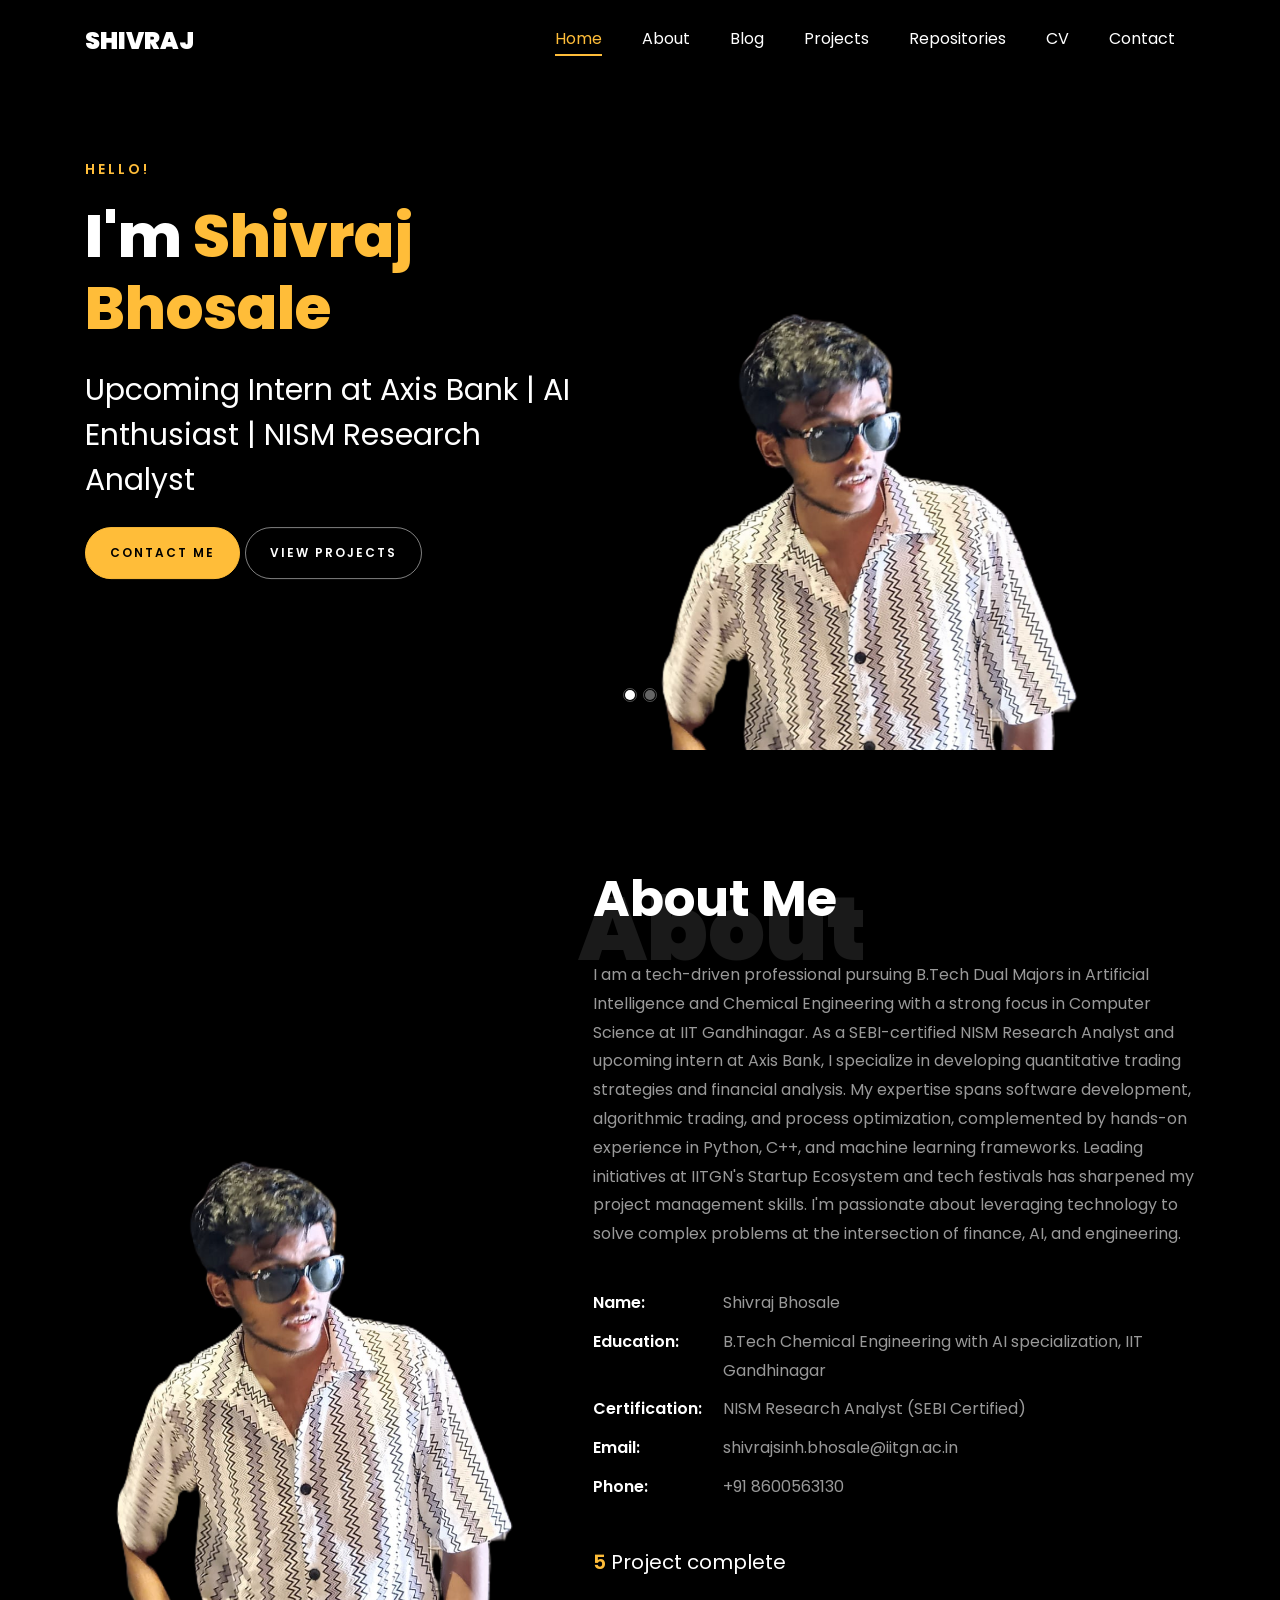
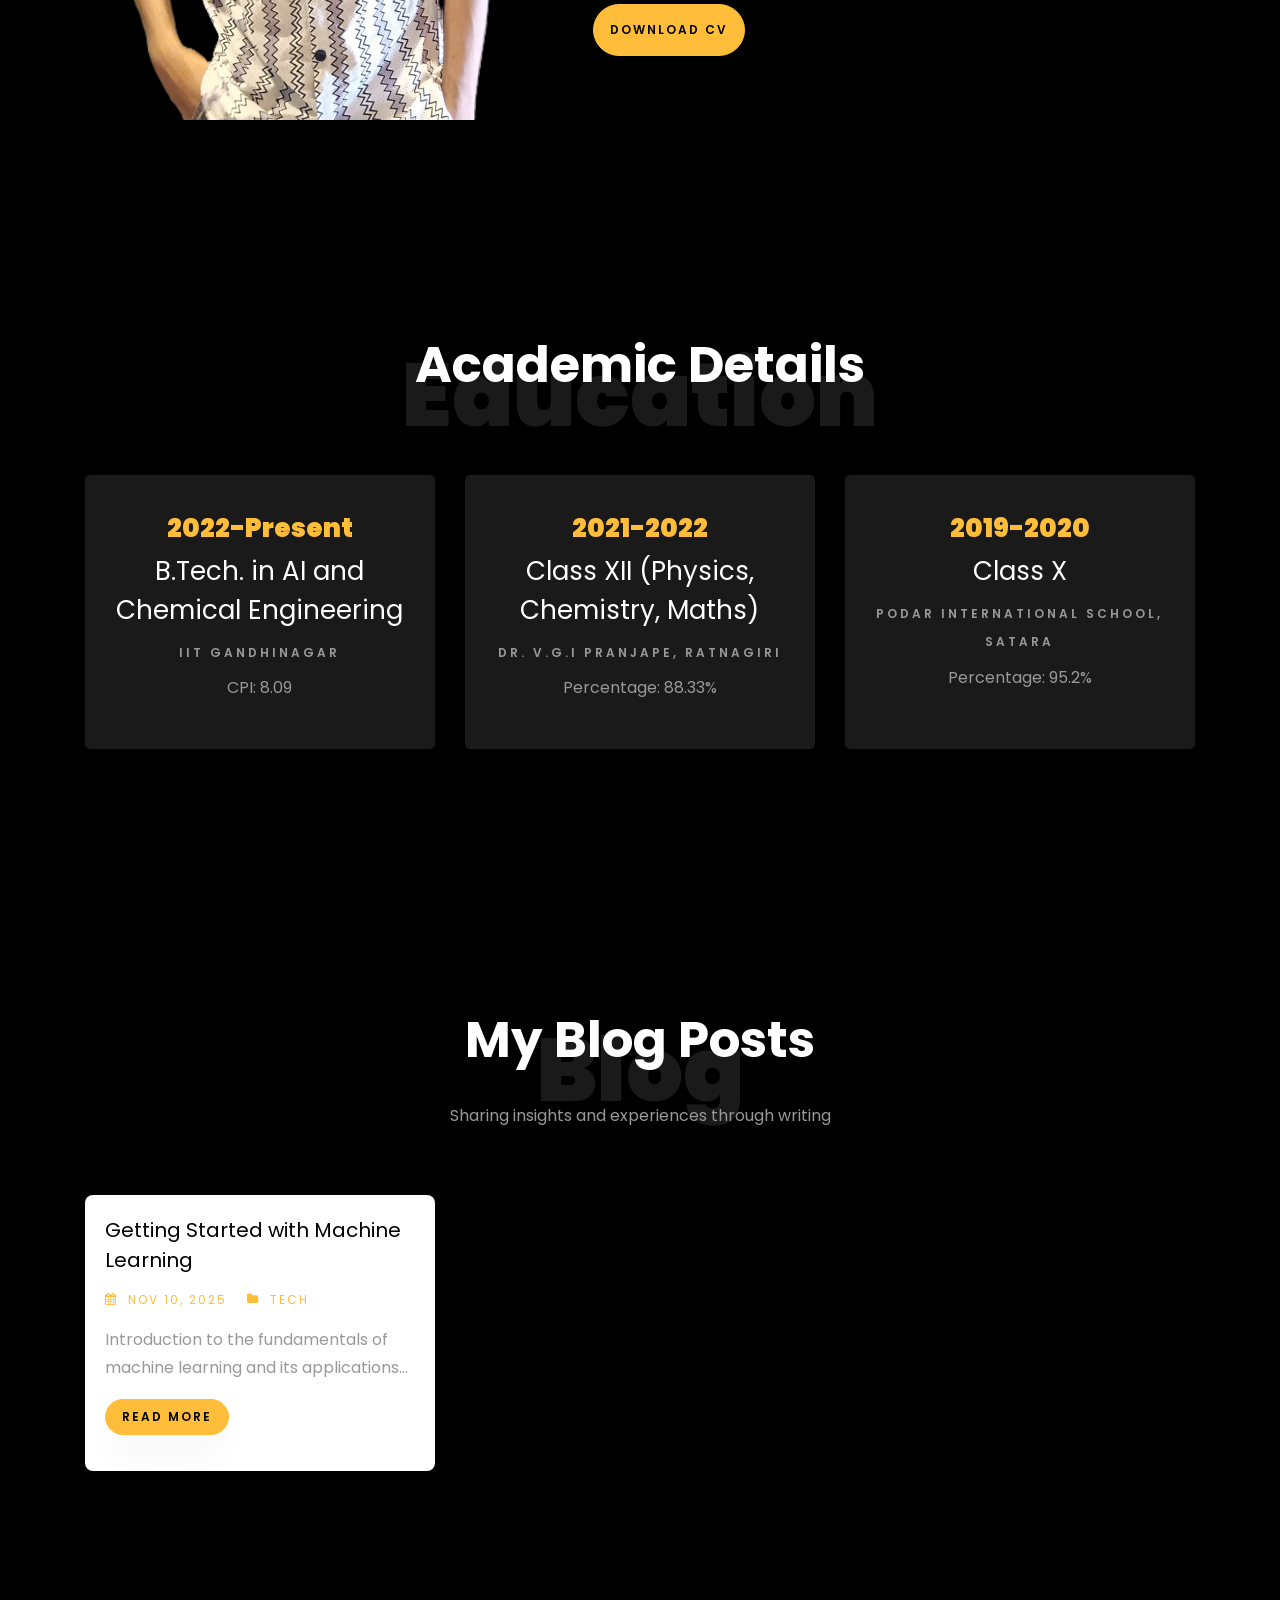
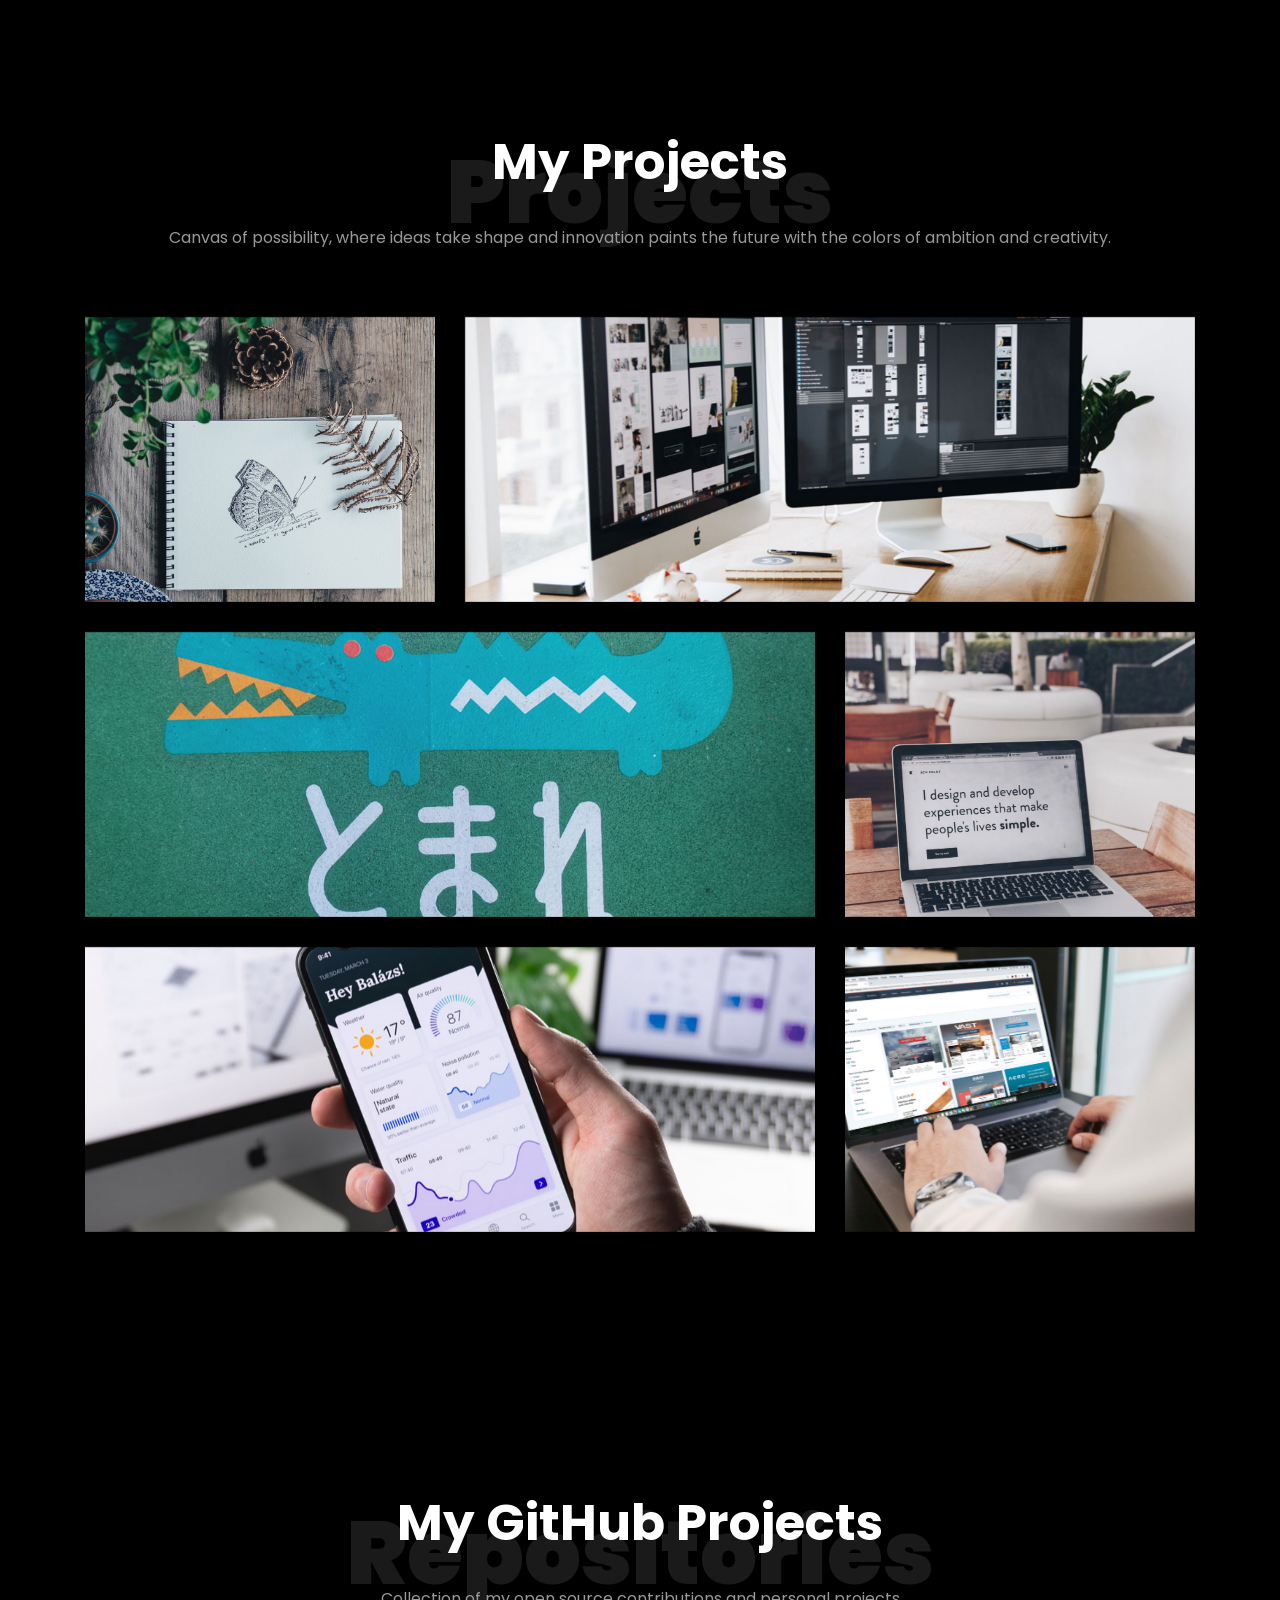
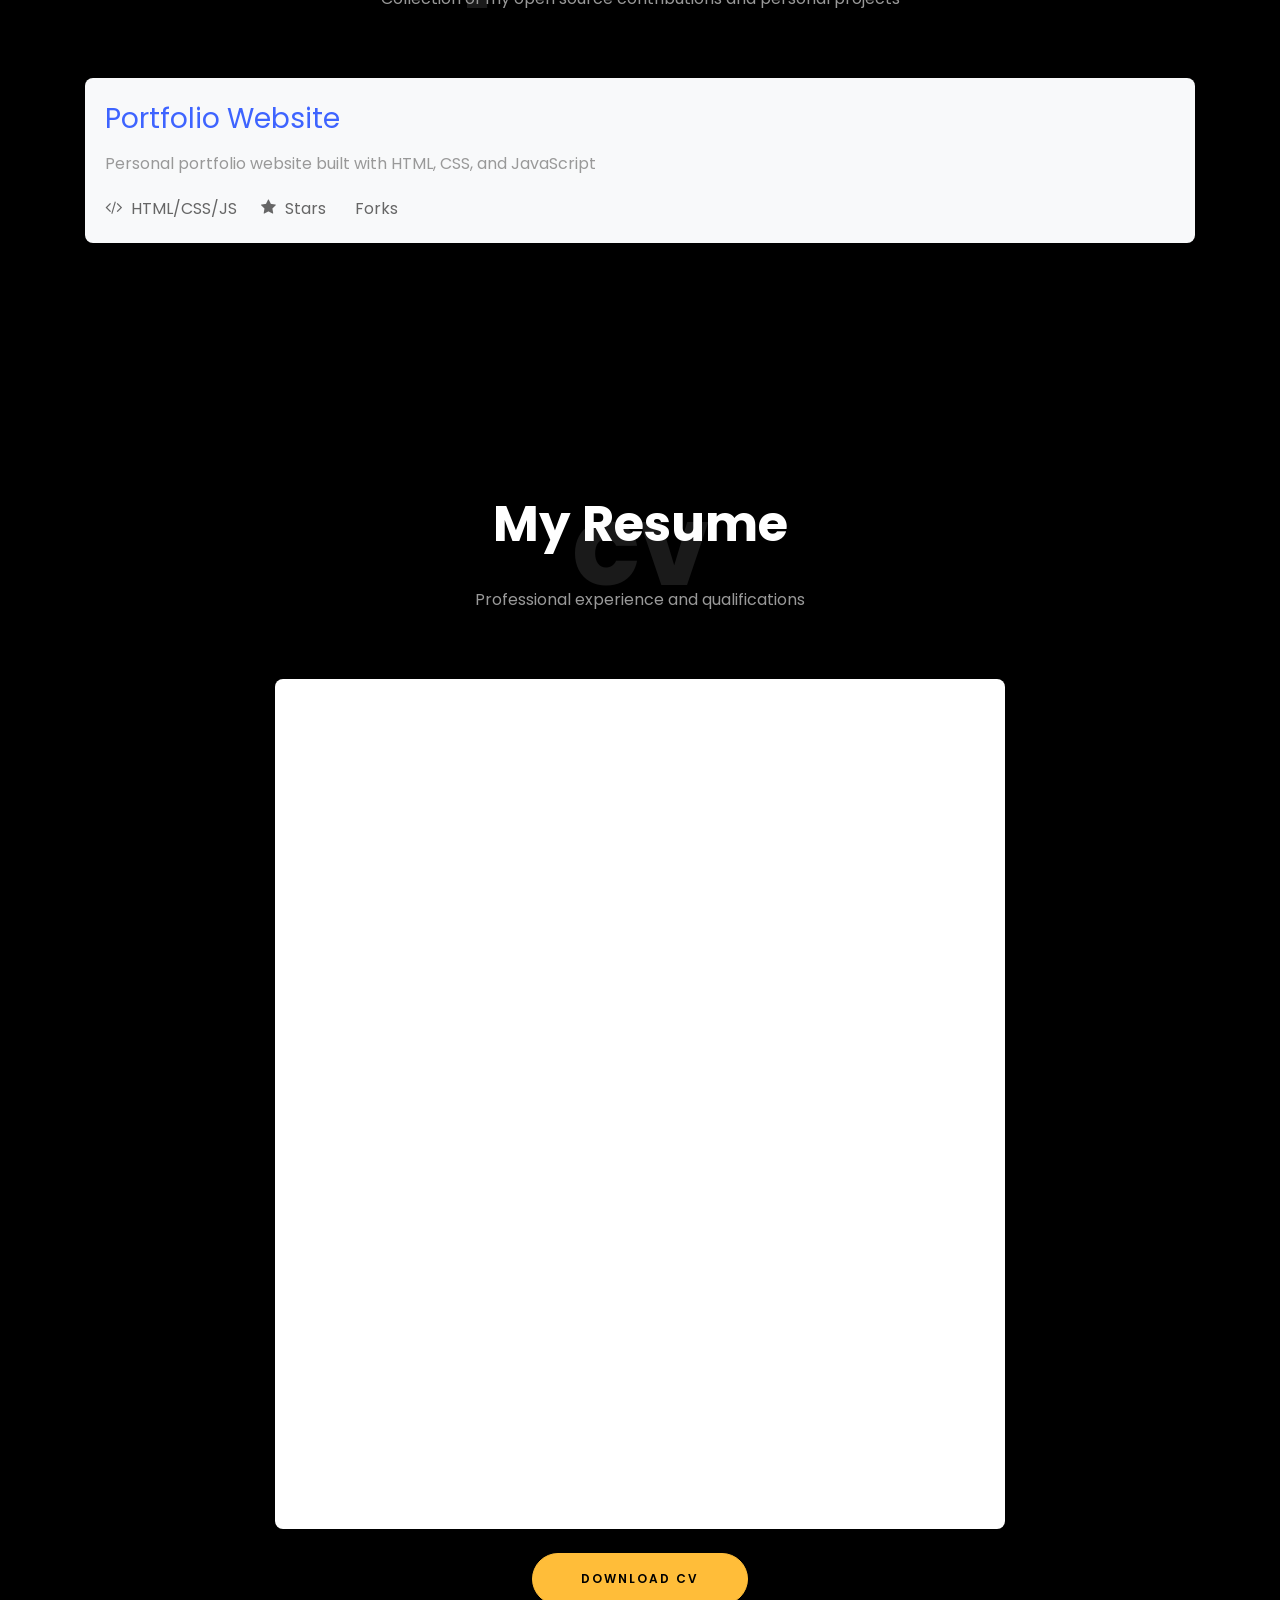
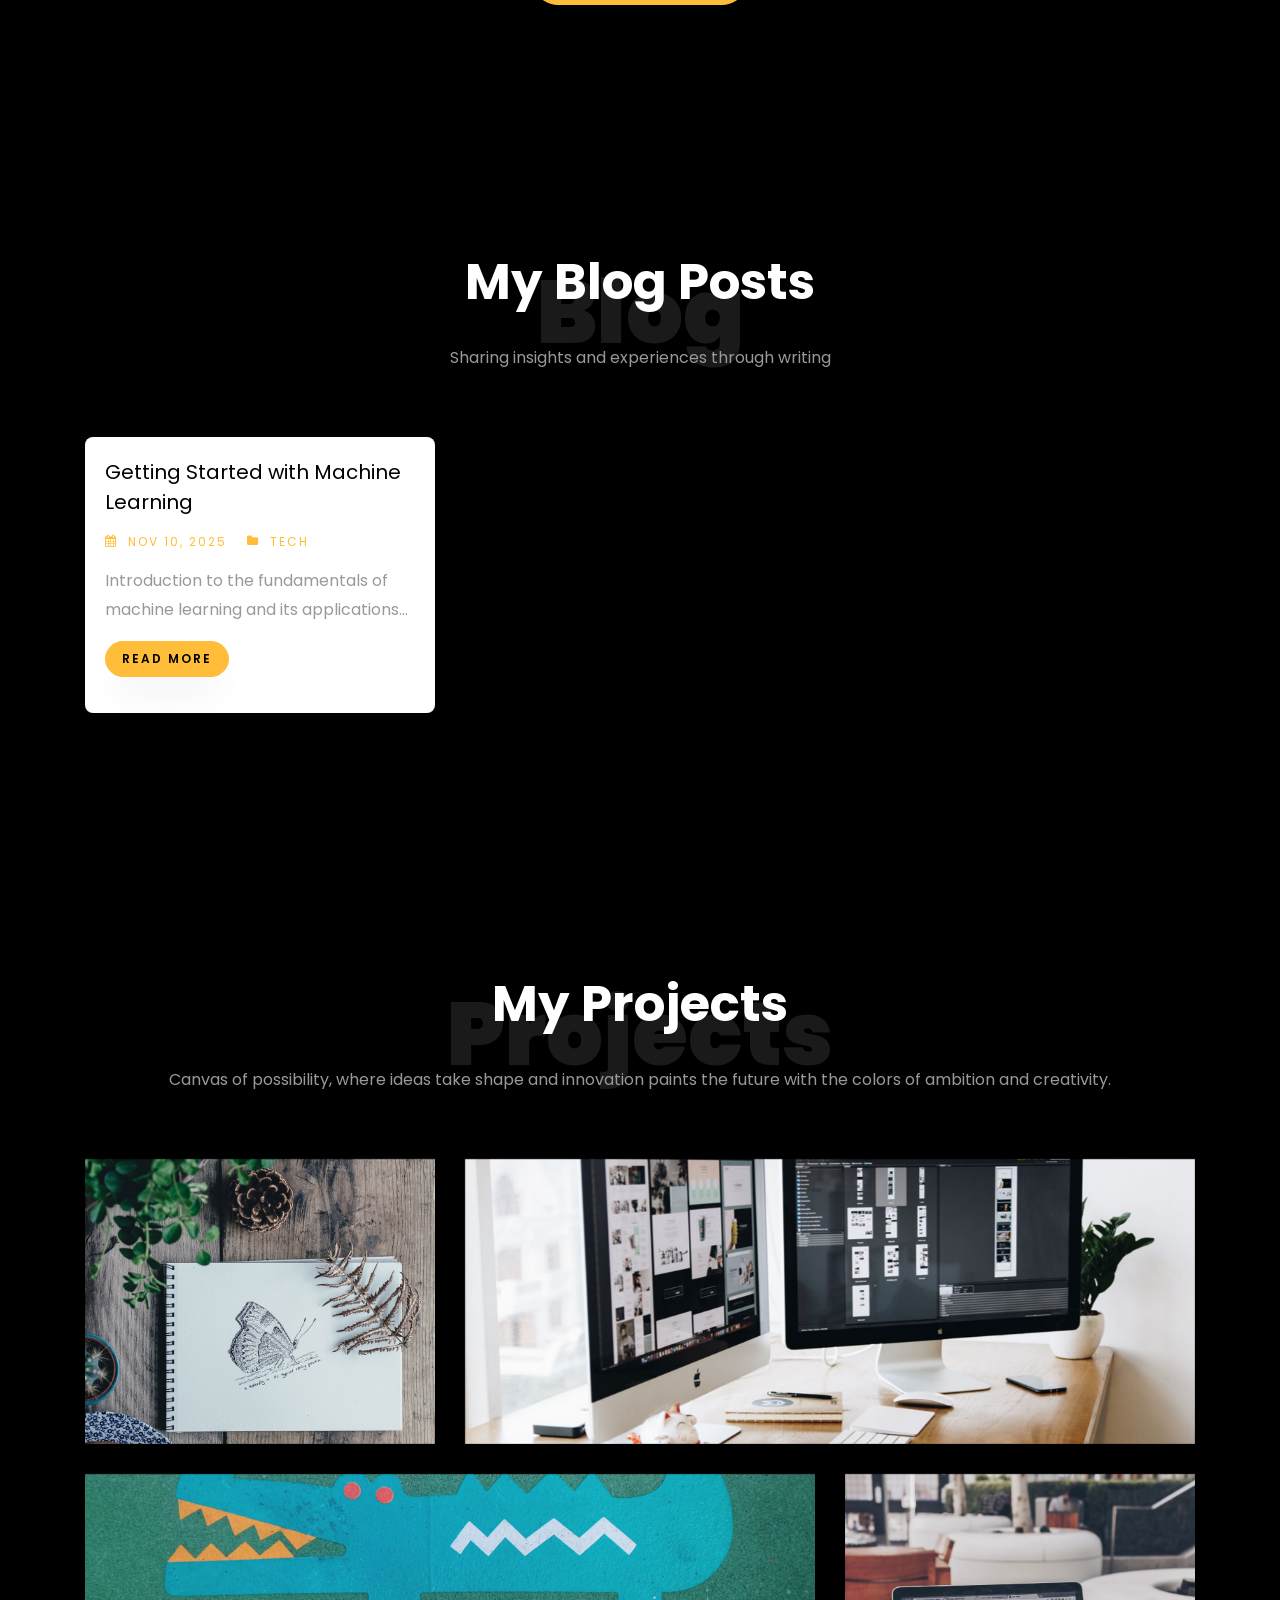
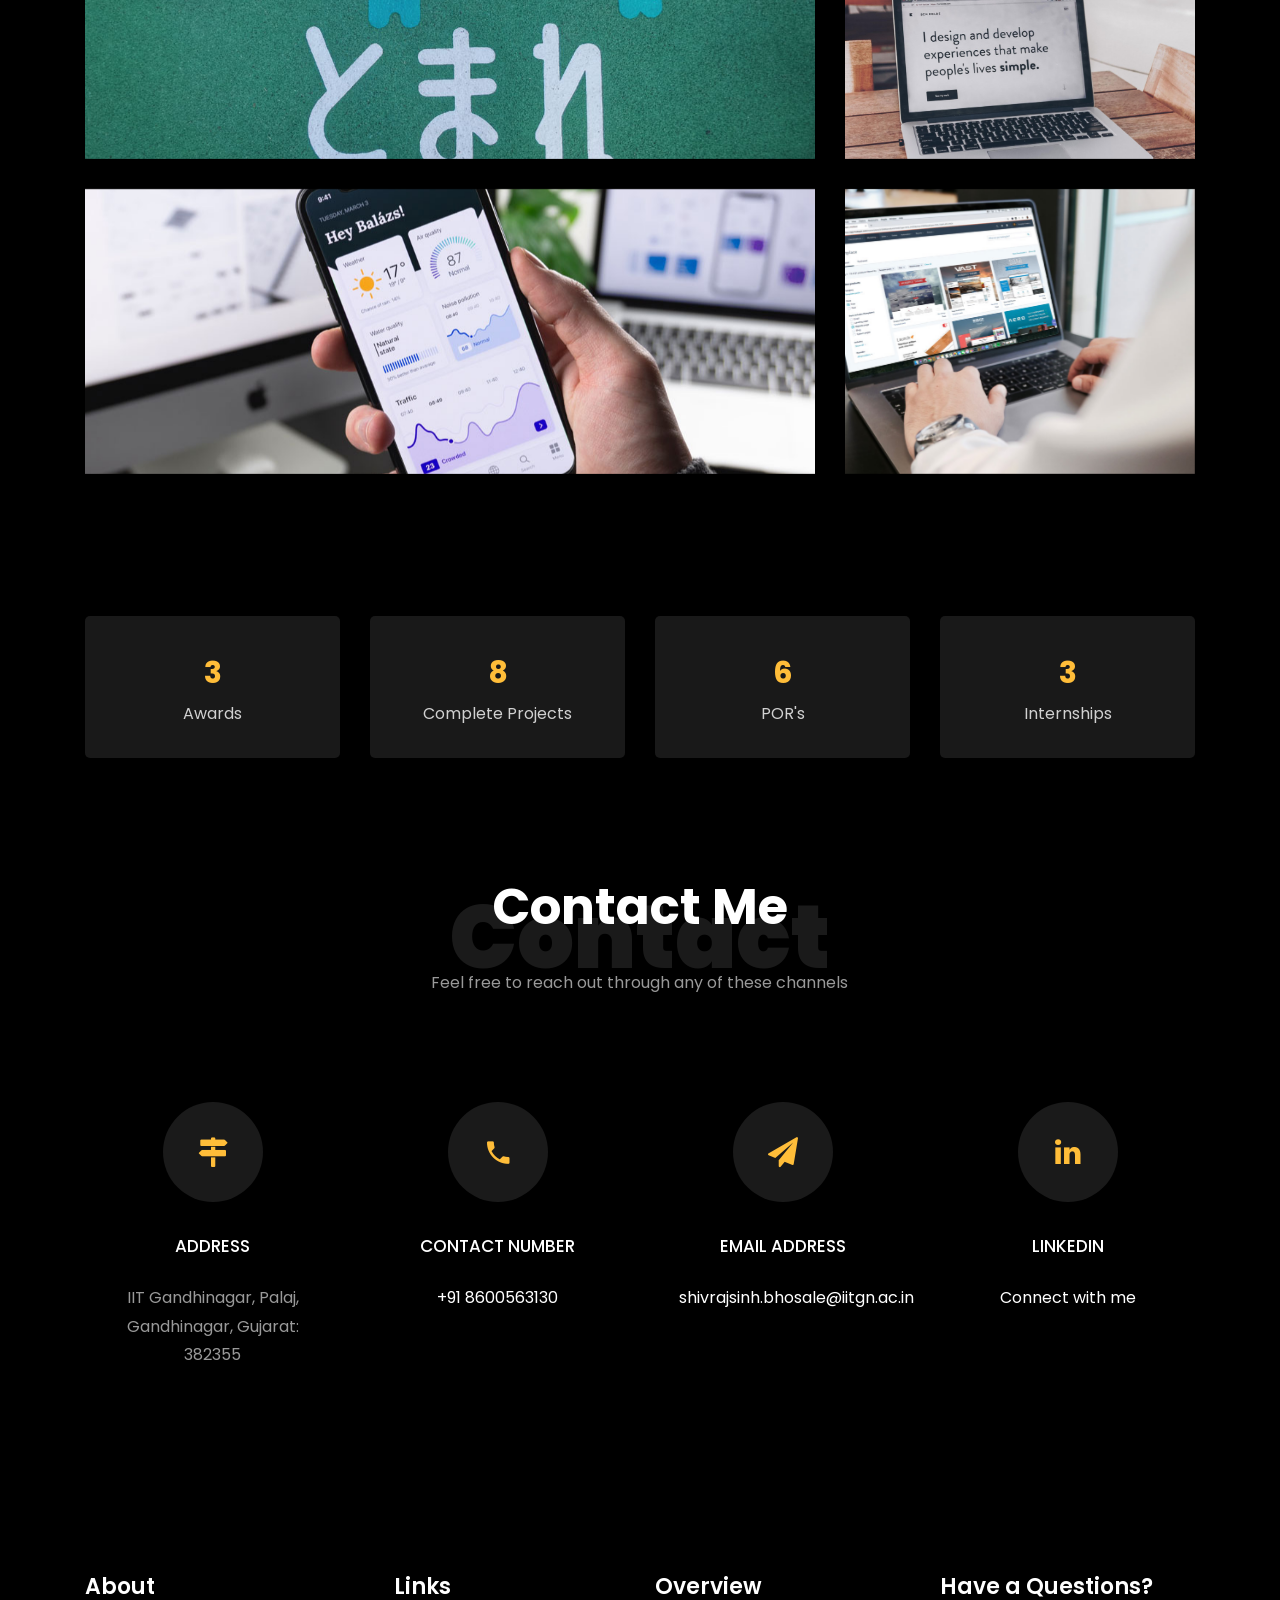
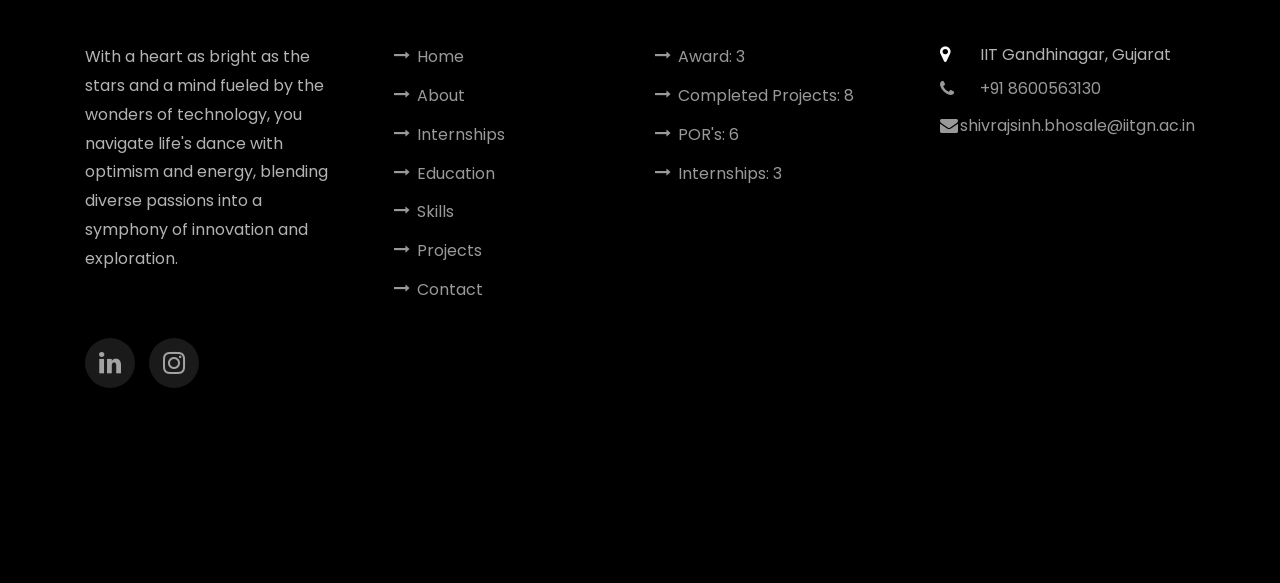
==== index.html @ 0bc9e609 "Initial commit - Portfolio website" ====
<!DOCTYPE html>
<html lang="en">
  <head>
    <title>Shivraj Personal Portfolio</title>
    <meta charset="utf-8">
    <meta name="viewport" content="width=device-width, initial-scale=1, shrink-to-fit=no">
    
    <link href="https://fonts.googleapis.com/css?family=Poppins:100,200,300,400,500,600,700,800,900" rel="stylesheet">

    <link rel="stylesheet" href="css/open-iconic-bootstrap.min.css">
    <link rel="stylesheet" href="css/animate.css">
    
    <link rel="stylesheet" href="css/owl.carousel.min.css">
    <link rel="stylesheet" href="css/owl.theme.default.min.css">
    <link rel="stylesheet" href="css/magnific-popup.css">

    <link rel="stylesheet" href="css/aos.css">

    <link rel="stylesheet" href="css/ionicons.min.css">
    
    <link rel="stylesheet" href="css/flaticon.css">
    <link rel="stylesheet" href="css/icomoon.css">
    <link rel="stylesheet" href="css/style.css">
    <link rel="stylesheet" href="css/custom.css">
		<link rel="stylesheet" href="https://cdnjs.cloudflare.com/ajax/libs/font-awesome/5.15.4/css/all.min.css">
  </head>
  <body data-spy="scroll" data-target=".site-navbar-target" data-offset="300">
	  
	  
    <nav class="navbar navbar-expand-lg navbar-dark ftco_navbar ftco-navbar-light site-navbar-target" id="ftco-navbar">
	    <div class="container">
	      <a class="navbar-brand" href="index.html">Shivraj</a>
	      <button class="navbar-toggler js-fh5co-nav-toggle fh5co-nav-toggle" type="button" data-toggle="collapse" data-target="#ftco-nav" aria-controls="ftco-nav" aria-expanded="false" aria-label="Toggle navigation">
	        <span class="oi oi-menu"></span> Menu
	      </button>

	      <div class="collapse navbar-collapse" id="ftco-nav">
	        <ul class="navbar-nav nav ml-auto">
	          <li class="nav-item"><a href="#home-section" class="nav-link"><span>Home</span></a></li>
	          <li class="nav-item"><a href="#about-section" class="nav-link"><span>About</span></a></li>
	          <li class="nav-item"><a href="#blog-section" class="nav-link"><span>Blog</span></a></li>
	          <li class="nav-item"><a href="#projects-section" class="nav-link"><span>Projects</span></a></li>
	          <li class="nav-item"><a href="#repositories-section" class="nav-link"><span>Repositories</span></a></li>
	          <li class="nav-item"><a href="#cv-section" class="nav-link"><span>CV</span></a></li>
	          <li class="nav-item"><a href="#contact-section" class="nav-link"><span>Contact</span></a></li>
	        </ul>
	      </div>
	    </div>
	  </nav>
	  <section id="home-section" class="hero">
		  <div class="home-slider  owl-carousel">
	      <div class="slider-item ">
	      	<div class="overlay"></div>
	        <div class="container">
	          <div class="row d-md-flex no-gutters slider-text align-items-end justify-content-end" data-scrollax-parent="true">
	          	<div class="one-third js-fullheight order-md-last img" style="background-image:url(images/1.png);">
	          		<div class="overlay"></div>
	          	</div>
		          <div class="one-forth d-flex  align-items-center ftco-animate" data-scrollax=" properties: { translateY: '70%' }">
		          	<div class="text">
		          		<span class="subheading">Hello!</span>
			            <h1 class="mb-4 mt-3">I'm <span>Shivraj Bhosale</span></h1>
			            <h2 class="mb-4">Upcoming Intern at Axis Bank | AI Enthusiast | NISM Research Analyst </h2>
			            <p><a href="#contact-section" class="btn btn-primary py-3 px-4">Contact Me</a> <a href="https://github.com/SSSB19" class="btn btn-white btn-outline-white py-3 px-4">View Projects</a></p>
		            </div>
		          </div>
	        	</div>
	        </div>
	      </div>

	      <div class="slider-item">
	      	<div class="overlay"></div>
	        <div class="container">
	          <div class="row d-flex no-gutters slider-text align-items-end justify-content-end" data-scrollax-parent="true">
	          	<div class="one-third js-fullheight order-md-last img" style="background-image:url(images/1.png);">
	          		<div class="overlay"></div>
	          	</div>
		          <div class="one-forth d-flex align-items-center ftco-animate" data-scrollax=" properties: { translateY: '70%' }">
		          	<div class="text">
		          		<span class="subheading">Hello!</span>
			            <h1 class="mb-4 mt-3">I'm a <span>final year Undergraduate</span> at IIT Gandhinagar</h1>
			            <p><a href="#repositories-section" class="btn btn-white btn-outline-white py-3 px-4">View My Projects</a></p>
		            </div>
		          </div>
	        	</div>
	        </div>
	      </div>
	    </div>
    </section>

    <section class="ftco-about img ftco-section ftco-no-pb" id="about-section">
    	<div class="container">
    		<div class="row d-flex">
    			<div class="col-md-6 col-lg-5 d-flex">
    				<div class="img-about img d-flex align-items-stretch">
    					<div class="overlay"></div>
	    				<div class="img d-flex align-self-stretch align-items-center" style="background-image:url(images/1.png);">
	    				</div>
    				</div>
    			</div>
    			<div class="col-md-6 col-lg-7 pl-lg-5 pb-5">
    				<div class="row justify-content-start pb-3">
		          <div class="col-md-12 heading-section ftco-animate">
		          	<h1 class="big">About</h1>
		            <h2 class="mb-4">About Me</h2>
		            <p>I am a tech-driven professional pursuing B.Tech Dual Majors in Artificial Intelligence and Chemical Engineering with a strong focus in Computer Science at IIT Gandhinagar. As a SEBI-certified NISM Research Analyst and upcoming intern at Axis Bank, I specialize in developing quantitative trading strategies and financial analysis. My expertise spans software development, algorithmic trading, and process optimization, complemented by hands-on experience in Python, C++, and machine learning frameworks. Leading initiatives at IITGN's Startup Ecosystem and tech festivals has sharpened my project management skills. I'm passionate about leveraging technology to solve complex problems at the intersection of finance, AI, and engineering.</p>
		            <ul class="about-info mt-4 px-md-0 px-2">
		            	<li class="d-flex"><span>Name:</span> <span>Shivraj Bhosale</span></li>
		            	<li class="d-flex"><span>Education:</span> <span>B.Tech Chemical Engineering with AI specialization, IIT Gandhinagar</span></li>
		            	<li class="d-flex"><span>Certification:</span> <span>NISM Research Analyst (SEBI Certified)</span></li>
		            	<li class="d-flex"><span>Email:</span> <span>shivrajsinh.bhosale@iitgn.ac.in</span></li>
		            	<li class="d-flex"><span>Phone: </span> <span>+91 8600563130</span></li>
		            </ul>
		          </div>
		        </div>
	          <div class="counter-wrap ftco-animate d-flex mt-md-3">
              <div class="text">
              	<p class="mb-4">
	                <span class="number" data-number="5">0</span>
	                <span>Project complete</span>
                </p>
                <p><a href="#" class="btn btn-primary py-3 px-3">Download CV</a></p>
              </div>
	          </div>
	        </div>
        </div>
    	</div>
    </section>

	<section class="ftco-section" id="education-section">
    	<div class="container">
    		<div class="row justify-content-center py-5 mt-5">
          <div class="col-md-12 heading-section text-center ftco-animate">
          	<h1 class="big big-2">Education</h1>
            <h2 class="mb-4">Academic Details</h2>
          </div>
        </div>
    		<div class="row">
					<div class="col-md-4 text-center d-flex ftco-animate">
						<div class="resume-wrap ftco-animate">
							<span class="date">2022-Present</span>
							<h2>B.Tech. in AI and Chemical Engineering</h2>
							<span class="position">IIT Gandhinagar</span>
							<p class="mt-2">CPI: 8.09</p>
						</div>
					</div>
					
					<div class="col-md-4 text-center d-flex ftco-animate">
						<div class="resume-wrap ftco-animate">
							<span class="date">2021-2022</span>
							<h2>Class XII (Physics, Chemistry, Maths)</h2>
							<span class="position">Dr. V.G.I Pranjape, Ratnagiri</span>
							<p class="mt-2">Percentage: 88.33%</p>
						</div>
					</div>
					<div class="col-md-4 text-center d-flex ftco-animate">
						<div class="resume-wrap ftco-animate">
							<span class="date">2019-2020</span>
							<h2>Class X</h2>
							<span class="position">Podar International School, Satara</span>
							<p class="mt-2">Percentage: 95.2%</p>
						</div>
					</div>
				</div>
    	</div>
    </section>

		<section class="ftco-section" id="blog-section">
			<div class="container">
				<div class="row justify-content-center pb-5">
					<div class="col-md-12 heading-section text-center ftco-animate">
						<h1 class="big big-2">Blog</h1>
						<h2 class="mb-4">My Blog Posts</h2>
						<p>Sharing insights and experiences through writing</p>
					</div>
				</div>
				<div class="row">
					<div class="col-md-4 ftco-animate">
						<div class="blog-entry">
							<div class="heading">
								<h3><a href="#">Getting Started with Machine Learning</a></h3>
								<div class="meta">
									<span><i class="icon-calendar"></i> Nov 10, 2025</span>
									<span><i class="icon-folder"></i> Tech</span>
								</div>
							</div>
							<p>Introduction to the fundamentals of machine learning and its applications...</p>
							<p><a href="#" class="btn btn-primary py-2 px-3">Read More</a></p>
						</div>
					</div>
					<!-- Add more blog entries here -->
				</div>
			</div>
		</section>

   

    <section class="ftco-section ftco-project" id="projects-section">
    	<div class="container">
    		<div class="row justify-content-center pb-5">
          <div class="col-md-12 heading-section text-center ftco-animate">
          	<h1 class="big big-2">Projects</h1>
            <h2 class="mb-4">My Projects</h2>
            <p>Canvas of possibility, where ideas take shape and innovation paints the future with the colors of ambition and creativity.</p>
          </div>
        </div>
    		<div class="row">
    			<div class="col-md-4">
    				<div class="project img ftco-animate d-flex justify-content-center align-items-center" style="background-image: url(images/project-4.jpg);">
    					<div class="overlay"></div>
	    				<div class="text text-center p-4">
							<h3><a href="#">My Personal Portfolio Website</a></h3>
	    					<span>Web Design</span>
	    				</div>
    				</div>
  				</div>
  				<div class="col-md-8">
    				<div class="project img ftco-animate d-flex justify-content-center align-items-center" style="background-image: url(images/project-5.jpg);">
    					<div class="overlay"></div>
	    				<div class="text text-center p-4">
	    					<h3><a href="#">My Personal Portfolio Website</a></h3>
	    					<span>Web Design</span>
	    				</div>
    				</div>
  				</div>

    			<div class="col-md-8">
    				<div class="project img ftco-animate d-flex justify-content-center align-items-center" style="background-image: url(images/project-1.jpg);">
    					<div class="overlay"></div>
	    				<div class="text text-center p-4">
							<h3><a href="#">My Personal Portfolio Website</a></h3>
	    					<span>Web Design</span>
	    				</div>
    				</div>

    				<div class="project img ftco-animate d-flex justify-content-center align-items-center" style="background-image: url(images/project-6.jpg);">
    					<div class="overlay"></div>
	    				<div class="text text-center p-4">
							<h3><a href="#">My Personal Portfolio Website</a></h3>
	    					<span>Web Design</span>
	    				</div>
    				</div>
    			</div>
    			<div class="col-md-4">
    				<div class="row">
    					<div class="col-md-12">
		    				<div class="project img ftco-animate d-flex justify-content-center align-items-center" style="background-image: url(images/project-2.jpg);">
		    					<div class="overlay"></div>
			    				<div class="text text-center p-4">
									<h3><a href="#">My Personal Portfolio Website</a></h3>
			    					<span>Web Design</span>
			    				</div>
		    				</div>
	    				</div>
	    				<div class="col-md-12">
		    				<div class="project img ftco-animate d-flex justify-content-center align-items-center" style="background-image: url(images/project-3.jpg);">
		    					<div class="overlay"></div>
			    				<div class="text text-center p-4">
									<h3><a href="#">My Personal Portfolio Website</a></h3>
			    					<span>Web Design</span>
			    				</div>
		    				</div>
	    				</div>
    				</div>
    			</div>
    		</div>
    	</div>
    </section>

    <section class="ftco-section" id="repositories-section">
			<div class="container">
				<div class="row justify-content-center pb-5">
          <div class="col-md-12 heading-section text-center ftco-animate">
          	<h1 class="big big-2">Repositories</h1>
            <h2 class="mb-4">My GitHub Projects</h2>
            <p>Collection of my open source contributions and personal projects</p>
          </div>
        </div>
				<div class="row">
					<div class="col-md-12">
						<div class="github-repos ftco-animate">
							<div class="repo-item">
								<h3><a href="https://github.com/SSSB19/Portfolio_Website_Shivrajsinh" target="_blank">Portfolio Website</a></h3>
								<p>Personal portfolio website built with HTML, CSS, and JavaScript</p>
								<div class="repo-meta">
									<span><i class="icon-code"></i> HTML/CSS/JS</span>
									<span><i class="icon-star"></i> Stars</span>
									<span><i class="icon-git-branch"></i> Forks</span>
								</div>
							</div>
							<!-- Add more repository items here -->
						</div>
					</div>
				</div>
			</div>
		</section>

		<section class="ftco-section" id="cv-section">
			<div class="container">
				<div class="row justify-content-center pb-5">
					<div class="col-md-12 heading-section text-center ftco-animate">
						<h1 class="big big-2">CV</h1>
						<h2 class="mb-4">My Resume</h2>
						<p>Professional experience and qualifications</p>
					</div>
				</div>
				<div class="row justify-content-center">
					<div class="col-md-8 text-center ftco-animate">
						<div class="cv-container">
							<iframe src="cv.pdf" width="100%" height="800px" style="border: none;"></iframe>
						</div>
						<p class="mt-4">
							<a href="cv.pdf" download class="btn btn-primary py-3 px-5">Download CV</a>
						</p>
					</div>
				</div>
			</div>
		</section>

		<section class="ftco-section" id="blog-section">
			<div class="container">
				<div class="row justify-content-center pb-5">
					<div class="col-md-12 heading-section text-center ftco-animate">
						<h1 class="big big-2">Blog</h1>
						<h2 class="mb-4">My Blog Posts</h2>
						<p>Sharing insights and experiences through writing</p>
					</div>
				</div>
				<div class="row">
					<div class="col-md-4 ftco-animate">
						<div class="blog-entry">
							<div class="heading">
								<h3><a href="#">Getting Started with Machine Learning</a></h3>
								<div class="meta">
									<span><i class="icon-calendar"></i> Nov 10, 2025</span>
									<span><i class="icon-folder"></i> Tech</span>
								</div>
							</div>
							<p>Introduction to the fundamentals of machine learning and its applications...</p>
							<p><a href="#" class="btn btn-primary py-2 px-3">Read More</a></p>
						</div>
					</div>
					<!-- Add more blog entries here -->
				</div>
			</div>
		</section>
 

    <section class="ftco-section ftco-project" id="projects-section">
    	<div class="container">
    		<div class="row justify-content-center pb-5">
          <div class="col-md-12 heading-section text-center ftco-animate">
          	<h1 class="big big-2">Projects</h1>
            <h2 class="mb-4">My Projects</h2>
            <p>Canvas of possibility, where ideas take shape and innovation paints the future with the colors of ambition and creativity.</p>
          </div>
        </div>
    		<div class="row">
    			<div class="col-md-4">
    				<div class="project img ftco-animate d-flex justify-content-center align-items-center" style="background-image: url(images/project-4.jpg);">
    					<div class="overlay"></div>
	    				<div class="text text-center p-4">
							<h3><a href="#">My Personal Portfolio Website</a></h3>
	    					<span>Web Design</span>
	    				</div>
    				</div>
  				</div>
  				<div class="col-md-8">
    				<div class="project img ftco-animate d-flex justify-content-center align-items-center" style="background-image: url(images/project-5.jpg);">
    					<div class="overlay"></div>
	    				<div class="text text-center p-4">
	    					<h3><a href="#">My Personal Portfolio Website</a></h3>
	    					<span>Web Design</span>
	    				</div>
    				</div>
  				</div>

    			<div class="col-md-8">
    				<div class="project img ftco-animate d-flex justify-content-center align-items-center" style="background-image: url(images/project-1.jpg);">
    					<div class="overlay"></div>
	    				<div class="text text-center p-4">
							<h3><a href="#">My Personal Portfolio Website</a></h3>
	    					<span>Web Design</span>
	    				</div>
    				</div>

    				<div class="project img ftco-animate d-flex justify-content-center align-items-center" style="background-image: url(images/project-6.jpg);">
    					<div class="overlay"></div>
	    				<div class="text text-center p-4">
							<h3><a href="#">My Personal Portfolio Website</a></h3>
	    					<span>Web Design</span>
	    				</div>
    				</div>
    			</div>
    			<div class="col-md-4">
    				<div class="row">
    					<div class="col-md-12">
		    				<div class="project img ftco-animate d-flex justify-content-center align-items-center" style="background-image: url(images/project-2.jpg);">
		    					<div class="overlay"></div>
			    				<div class="text text-center p-4">
									<h3><a href="#">My Personal Portfolio Website</a></h3>
			    					<span>Web Design</span>
			    				</div>
		    				</div>
	    				</div>
	    				<div class="col-md-12">
		    				<div class="project img ftco-animate d-flex justify-content-center align-items-center" style="background-image: url(images/project-3.jpg);">
		    					<div class="overlay"></div>
			    				<div class="text text-center p-4">
									<h3><a href="#">My Personal Portfolio Website</a></h3>
			    					<span>Web Design</span>
			    				</div>
		    				</div>
	    				</div>
    				</div>
    			</div>
    		</div>
    	</div>
    </section>

    <section class="ftco-section ftco-no-pt ftco-no-pb ftco-counter img" id="section-counter">
    	<div class="container">
				<div class="row d-md-flex align-items-center">
          <div class="col-md d-flex justify-content-center counter-wrap ftco-animate">
            <div class="block-18">
              <div class="text">
                <strong class="number" data-number="3">0</strong>
                <span>Awards</span>
              </div>
            </div>
          </div>
          <div class="col-md d-flex justify-content-center counter-wrap ftco-animate">
            <div class="block-18">
              <div class="text">
                <strong class="number" data-number="8">0</strong>
                <span>Complete Projects</span>
              </div>
            </div>
          </div>
          <div class="col-md d-flex justify-content-center counter-wrap ftco-animate">
            <div class="block-18">
              <div class="text">
                <strong class="number" data-number="6">0</strong>
                <span>POR's</span>
              </div>
            </div>
          </div>
          <div class="col-md d-flex justify-content-center counter-wrap ftco-animate">
            <div class="block-18">
              <div class="text">
                <strong class="number" data-number="3">0</strong>
                <span>Internships</span>
              </div>
            </div>
          </div>
        </div>
      </div>
    </section>



    <section class="ftco-section contact-section ftco-no-pb" id="contact-section">
      <div class="container">
      	<div class="row justify-content-center mb-5 pb-3">
          <div class="col-md-7 heading-section text-center ftco-animate">
            <h1 class="big big-2">Contact</h1>
            <h2 class="mb-4">Contact Me</h2>
            <p>Feel free to reach out through any of these channels</p>
          </div>
        </div>

        <div class="row d-flex contact-info mb-5">
          <div class="col-md-6 col-lg-3 d-flex ftco-animate">
          	<div class="align-self-stretch box p-4 text-center">
          		<div class="icon d-flex align-items-center justify-content-center">
          			<span class="icon-map-signs"></span>
          		</div>
          		<h3 class="mb-4">Address</h3>
	            <p>IIT Gandhinagar, Palaj, Gandhinagar, Gujarat: 382355</p>
	          </div>
          </div>
          <div class="col-md-6 col-lg-3 d-flex ftco-animate">
          	<div class="align-self-stretch box p-4 text-center">
          		<div class="icon d-flex align-items-center justify-content-center">
          			<span class="icon-phone2"></span>
          		</div>
          		<h3 class="mb-4">Contact Number</h3>
	            <p><a href="tel://+918600563130">+91 8600563130</a></p>
	          </div>
          </div>
          <div class="col-md-6 col-lg-3 d-flex ftco-animate">
          	<div class="align-self-stretch box p-4 text-center">
          		<div class="icon d-flex align-items-center justify-content-center">
          			<span class="icon-paper-plane"></span>
          		</div>
          		<h3 class="mb-4">Email Address</h3>
	            <p><a href="mailto:shivrajsinh.bhosale@iitgn.ac.in">shivrajsinh.bhosale@iitgn.ac.in</a></p>
	          </div>
          </div>
          <div class="col-md-6 col-lg-3 d-flex ftco-animate">
          	<div class="align-self-stretch box p-4 text-center">
          		<div class="icon d-flex align-items-center justify-content-center">
          			<span class="icon-linkedin"></span>
          		</div>
          		<h3 class="mb-4">LinkedIn</h3>
	            <p><a href="https://www.linkedin.com/in/shivrajsinh-bhosale-a50174256/" target="_blank">Connect with me</a></p>
	          </div>
          </div>
        </div>
      </div>
    </section>
		

    <footer class="ftco-footer ftco-section">
      <div class="container">
        <div class="row mb-5">
          <div class="col-md">
            <div class="ftco-footer-widget mb-4">
              <h2 class="ftco-heading-2">About</h2>
              <p>With a heart as bright as the stars and a mind fueled by the wonders of technology, you navigate life's dance with optimism and energy, blending diverse passions into a symphony of innovation and exploration.</p>
              <ul class="ftco-footer-social list-unstyled float-md-left float-lft mt-5">
                <li class="ftco-animate"><a href="https://www.linkedin.com/in/shivrajsinh-bhosale-a50174256/"><span class="icon-linkedin"></span></a></li>
                <li class="ftco-animate"><a href="https://www.instagram.com/shivrajsinh_b?utm_source=qr"><span class="icon-instagram"></span></a></li>
              </ul>
            </div>
          </div>
          <div class="col-md">
            <div class="ftco-footer-widget mb-4 ml-md-4">
              <h2 class="ftco-heading-2">Links</h2>
              <ul class="list-unstyled">
                <li><a href="#home-section"><span class="icon-long-arrow-right mr-2"></span>Home</a></li>
                <li><a href="#about-section"><span class="icon-long-arrow-right mr-2"></span>About</a></li>
				<li><a href="#resume-section"><span class="icon-long-arrow-right mr-2"></span>Internships</a></li>
                <li><a href="#services-section"><span class="icon-long-arrow-right mr-2"></span>Education</a></li>
				<li><a href="#skills-section"><span class="icon-long-arrow-right mr-2"></span>Skills</a></li>
                <li><a href="#projects-section"><span class="icon-long-arrow-right mr-2"></span>Projects</a></li>
				<li><a href="#contact-section"><span class="icon-long-arrow-right mr-2"></span>Contact</a></li>
              </ul>
            </div>
          </div>
          <div class="col-md">
             <div class="ftco-footer-widget mb-4">
              <h2 class="ftco-heading-2">Overview</h2>
              <ul class="list-unstyled">
                <li><a href="#"><span class="icon-long-arrow-right mr-2"></span>Award: 3</a></li>
                <li><a href="#"><span class="icon-long-arrow-right mr-2"></span>Completed Projects: 8</a></li>
                <li><a href="#"><span class="icon-long-arrow-right mr-2"></span>POR's: 6</a></li>
                <li><a href="#"><span class="icon-long-arrow-right mr-2"></span>Internships: 3</a></li>
              </ul>
            </div>
          </div>
          <div class="col-md">
            <div class="ftco-footer-widget mb-4">
            	<h2 class="ftco-heading-2">Have a Questions?</h2>
            	<div class="block-23 mb-3">
	              <ul>
	                <li><span class="icon icon-map-marker"></span><span class="text">IIT Gandhinagar, Gujarat</span></li>
	                <li><a href="#"><span class="icon icon-phone"></span><span class="text">+91 8600563130</span></a></li>
	                <li><a href="#"><span class="icon icon-envelope"></span><span class="text"> shivrajsinh.bhosale@iitgn.ac.in</span></a></li>
	              </ul>
	            </div>
            </div>
          </div>
        </div>
        <div class="row">
          <div class="col-md-12 text-center">
          </div>
        </div>
      </div>
    </footer>
    
  <div id="ftco-loader" class="show fullscreen"><svg class="circular" width="48px" height="48px"><circle class="path-bg" cx="24" cy="24" r="22" fill="none" stroke-width="4" stroke="#eeeeee"/><circle class="path" cx="24" cy="24" r="22" fill="none" stroke-width="4" stroke-miterlimit="10" stroke="#F96D00"/></svg></div>


  <script src="js/jquery.min.js"></script>
  <script src="js/jquery-migrate-3.0.1.min.js"></script>
  <script src="js/popper.min.js"></script>
  <script src="js/bootstrap.min.js"></script>
  <script src="js/jquery.easing.1.3.js"></script>
  <script src="js/jquery.waypoints.min.js"></script>
  <script src="js/jquery.stellar.min.js"></script>
  <script src="js/owl.carousel.min.js"></script>
  <script src="js/jquery.magnific-popup.min.js"></script>
  <script src="js/aos.js"></script>
  <script src="js/jquery.animateNumber.min.js"></script>
  <script src="js/scrollax.min.js"></script>
  
  <script src="js/main.js"></script>
    
  </body>
</html>
---- css/custom.css ----
/* Repository Section Styles */
.github-repos .repo-item {
    background: #f8f9fa;
    border-radius: 8px;
    padding: 20px;
    margin-bottom: 20px;
    transition: all 0.3s ease;
}

.github-repos .repo-item:hover {
    transform: translateY(-5px);
    box-shadow: 0 5px 15px rgba(0,0,0,0.1);
}

.github-repos .repo-item h3 {
    margin-bottom: 10px;
}

.github-repos .repo-item h3 a {
    color: #3e64ff;
    text-decoration: none;
}

.github-repos .repo-meta {
    margin-top: 15px;
    color: #666;
}

.github-repos .repo-meta span {
    margin-right: 20px;
}

.github-repos .repo-meta i {
    margin-right: 5px;
}

/* Blog Section Styles */
.blog-entry {
    background: #fff;
    border-radius: 8px;
    padding: 20px;
    margin-bottom: 30px;
    box-shadow: 0 2px 10px rgba(0,0,0,0.05);
}

.blog-entry .heading h3 {
    font-size: 20px;
    margin-bottom: 10px;
}

.blog-entry .heading h3 a {
    color: #000;
    text-decoration: none;
}

.blog-entry .meta {
    color: #666;
    margin-bottom: 15px;
}

.blog-entry .meta span {
    margin-right: 15px;
}

.blog-entry .meta i {
    margin-right: 5px;
}

/* CV Section Styles */
.cv-container {
    background: #fff;
    border-radius: 8px;
    padding: 20px;
    box-shadow: 0 2px 10px rgba(0,0,0,0.05);
}
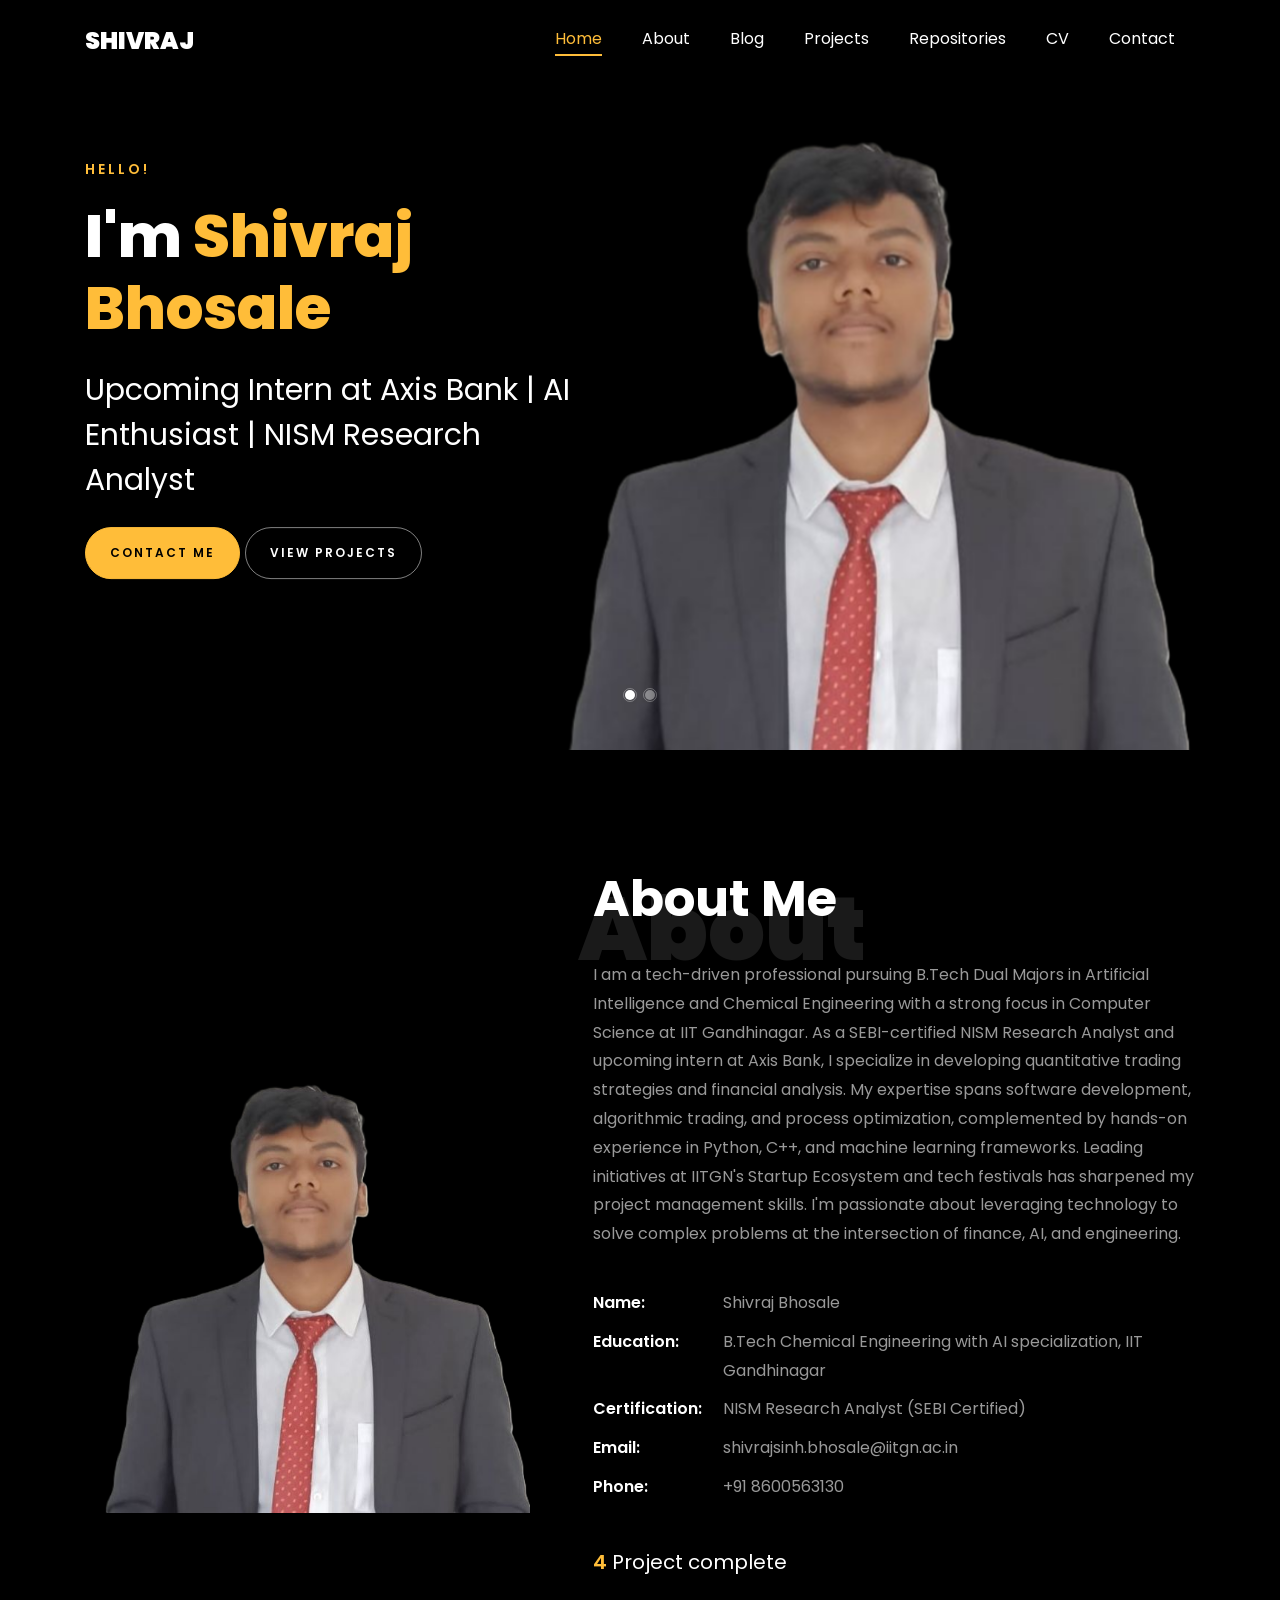
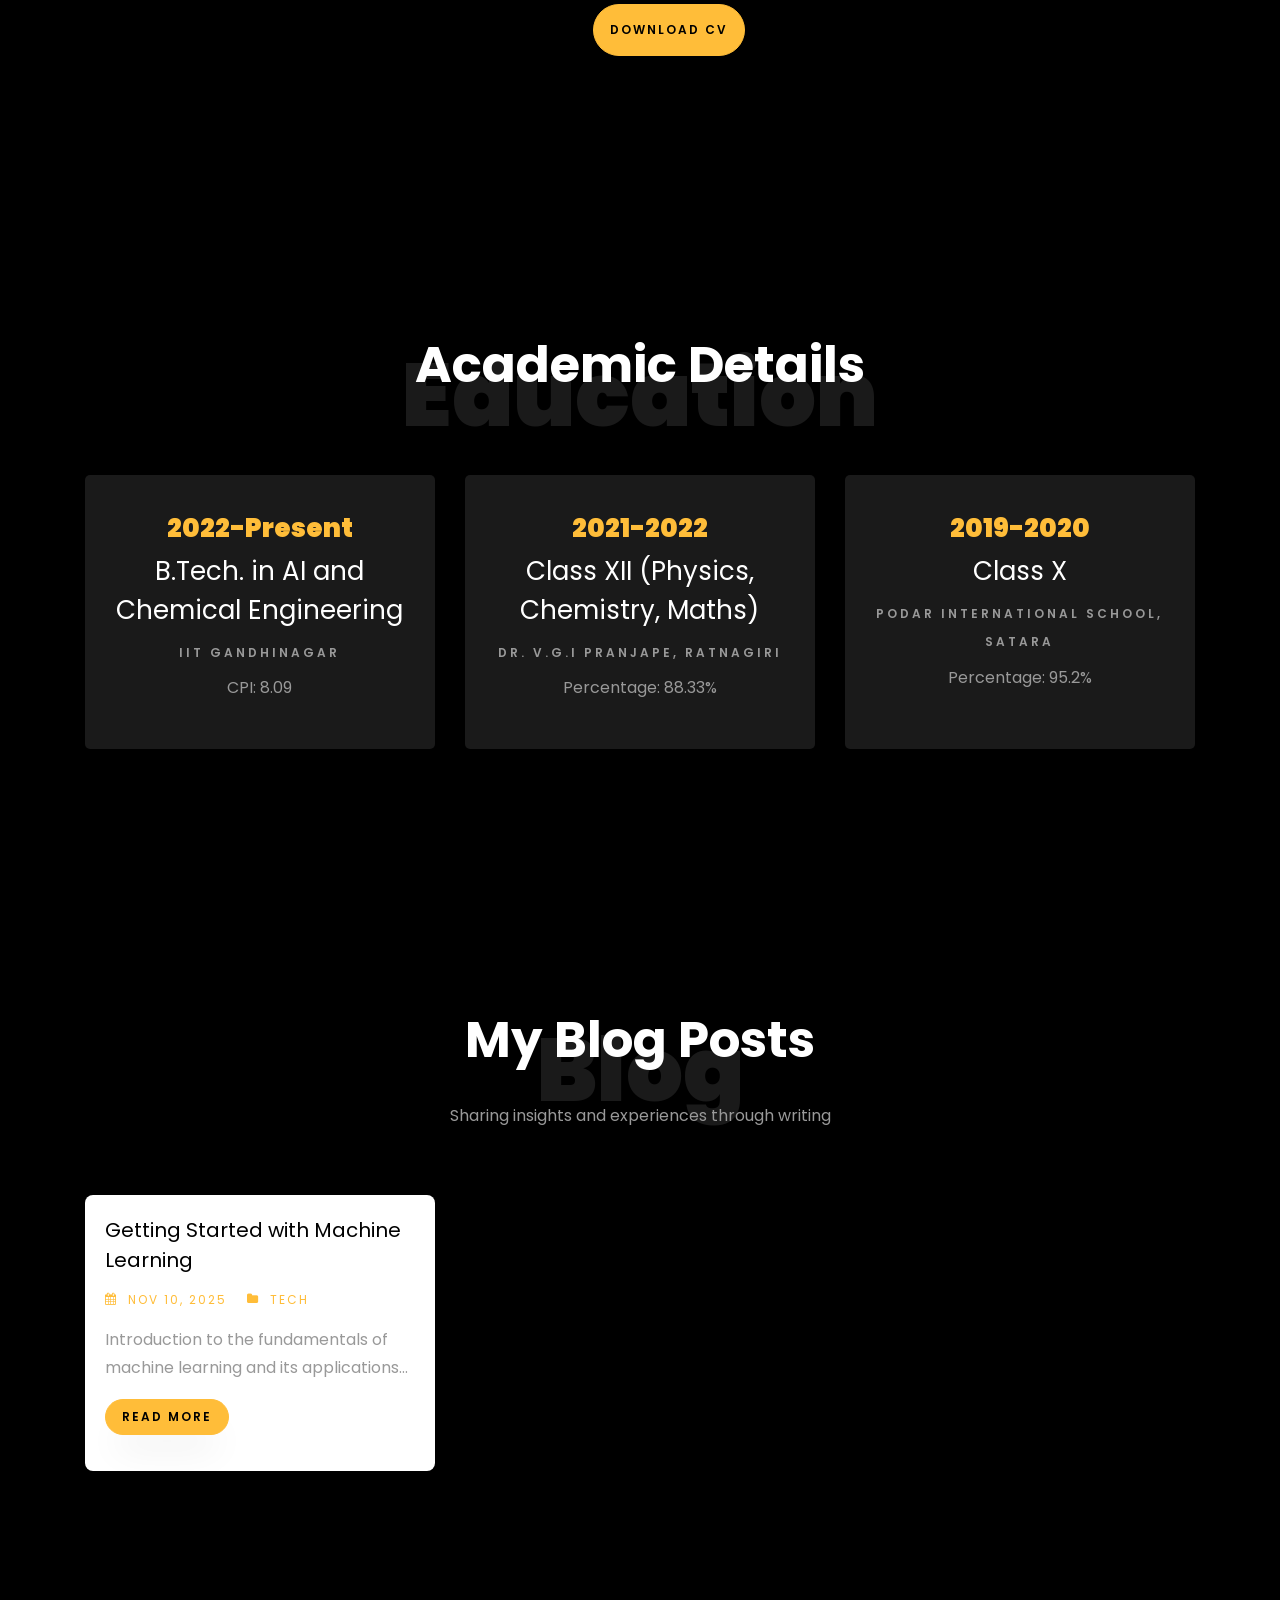
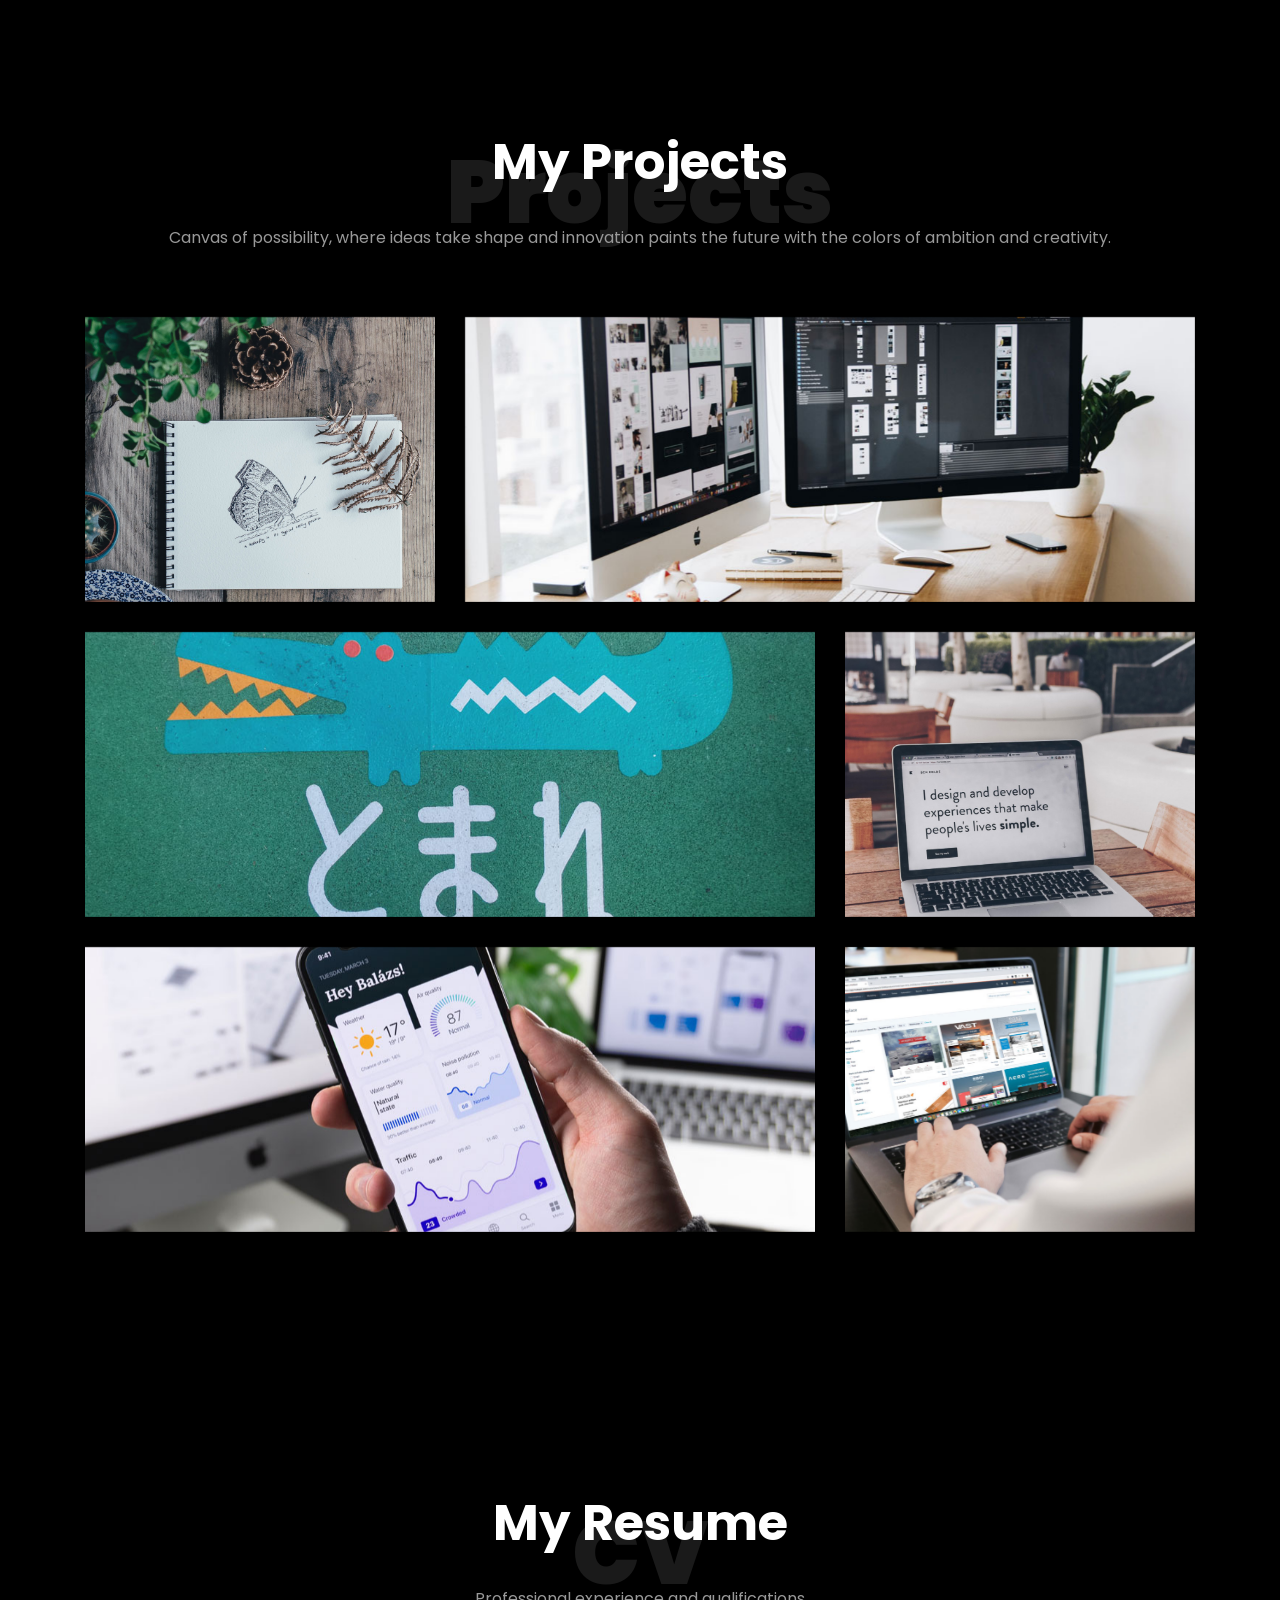
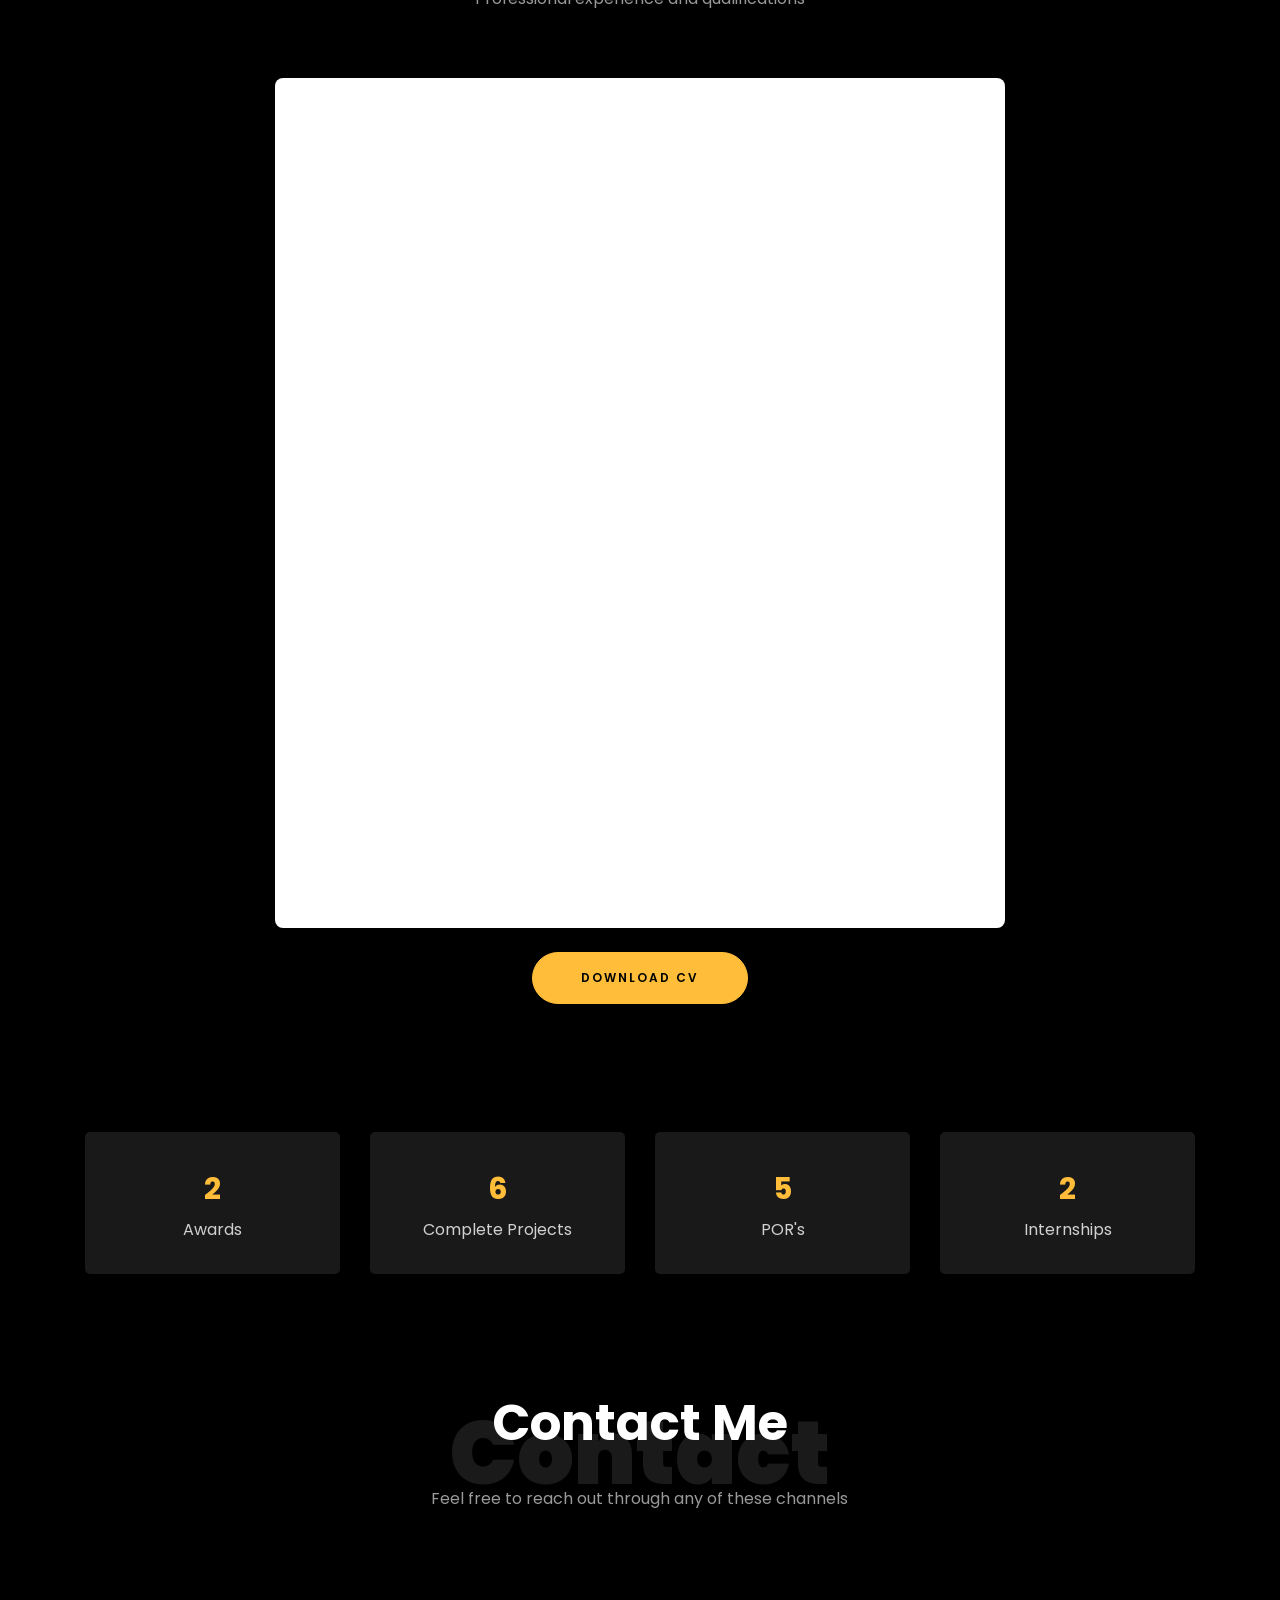
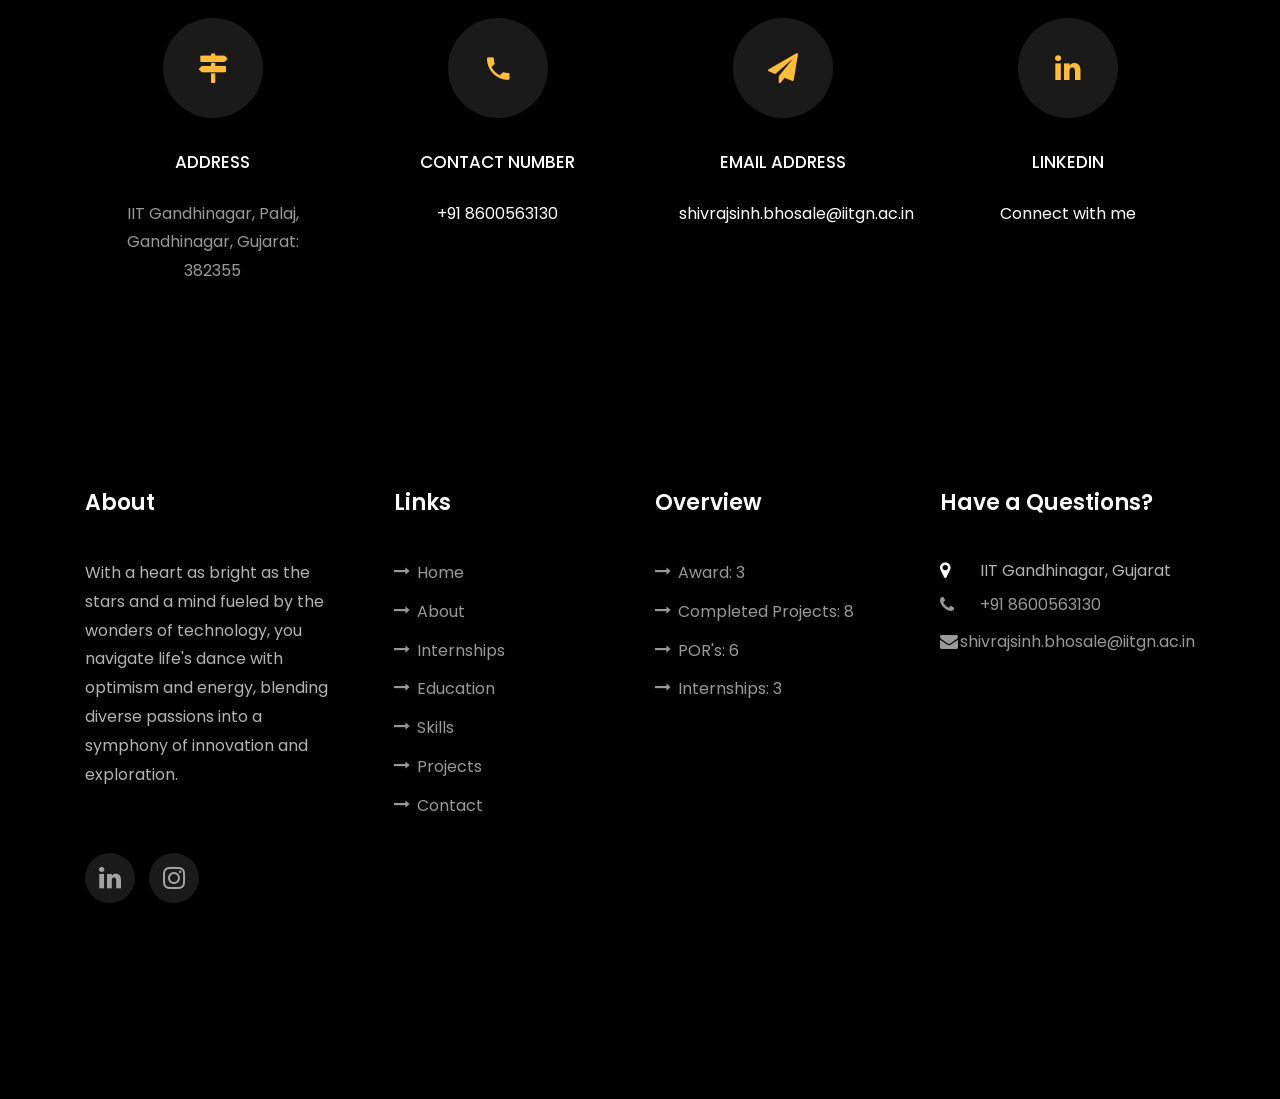
==== commit dd7b5d95: "Remove My Impressive Projects section - keep only My Projects section" ====
--- a/index.html
+++ b/index.html
@@ -53,7 +53,7 @@
 	      	<div class="overlay"></div>
 	        <div class="container">
 	          <div class="row d-md-flex no-gutters slider-text align-items-end justify-content-end" data-scrollax-parent="true">
-	          	<div class="one-third js-fullheight order-md-last img" style="background-image:url(images/1.png);">
+	          	<div class="one-third js-fullheight order-md-last img" style="background-image:url(images/photo_shiv.png); background-size: contain; background-repeat: no-repeat; background-position: center;">
 	          		<div class="overlay"></div>
 	          	</div>
 		          <div class="one-forth d-flex  align-items-center ftco-animate" data-scrollax=" properties: { translateY: '70%' }">
@@ -94,7 +94,7 @@
     			<div class="col-md-6 col-lg-5 d-flex">
     				<div class="img-about img d-flex align-items-stretch">
     					<div class="overlay"></div>
-	    				<div class="img d-flex align-self-stretch align-items-center" style="background-image:url(images/1.png);">
+	    				<div class="img d-flex align-self-stretch align-items-center" style="background-image:url(images/photo_shiv.png); background-size: contain; background-repeat: no-repeat; background-position: center;">
 	    				</div>
     				</div>
     			</div>
@@ -267,34 +267,6 @@
     	</div>
     </section>
 
-    <section class="ftco-section" id="repositories-section">
-			<div class="container">
-				<div class="row justify-content-center pb-5">
-          <div class="col-md-12 heading-section text-center ftco-animate">
-          	<h1 class="big big-2">Repositories</h1>
-            <h2 class="mb-4">My GitHub Projects</h2>
-            <p>Collection of my open source contributions and personal projects</p>
-          </div>
-        </div>
-				<div class="row">
-					<div class="col-md-12">
-						<div class="github-repos ftco-animate">
-							<div class="repo-item">
-								<h3><a href="https://github.com/SSSB19/Portfolio_Website_Shivrajsinh" target="_blank">Portfolio Website</a></h3>
-								<p>Personal portfolio website built with HTML, CSS, and JavaScript</p>
-								<div class="repo-meta">
-									<span><i class="icon-code"></i> HTML/CSS/JS</span>
-									<span><i class="icon-star"></i> Stars</span>
-									<span><i class="icon-git-branch"></i> Forks</span>
-								</div>
-							</div>
-							<!-- Add more repository items here -->
-						</div>
-					</div>
-				</div>
-			</div>
-		</section>
-
 		<section class="ftco-section" id="cv-section">
 			<div class="container">
 				<div class="row justify-content-center pb-5">
@@ -316,107 +288,6 @@
 				</div>
 			</div>
 		</section>
-
-		<section class="ftco-section" id="blog-section">
-			<div class="container">
-				<div class="row justify-content-center pb-5">
-					<div class="col-md-12 heading-section text-center ftco-animate">
-						<h1 class="big big-2">Blog</h1>
-						<h2 class="mb-4">My Blog Posts</h2>
-						<p>Sharing insights and experiences through writing</p>
-					</div>
-				</div>
-				<div class="row">
-					<div class="col-md-4 ftco-animate">
-						<div class="blog-entry">
-							<div class="heading">
-								<h3><a href="#">Getting Started with Machine Learning</a></h3>
-								<div class="meta">
-									<span><i class="icon-calendar"></i> Nov 10, 2025</span>
-									<span><i class="icon-folder"></i> Tech</span>
-								</div>
-							</div>
-							<p>Introduction to the fundamentals of machine learning and its applications...</p>
-							<p><a href="#" class="btn btn-primary py-2 px-3">Read More</a></p>
-						</div>
-					</div>
-					<!-- Add more blog entries here -->
-				</div>
-			</div>
-		</section>
- 
-
-    <section class="ftco-section ftco-project" id="projects-section">
-    	<div class="container">
-    		<div class="row justify-content-center pb-5">
-          <div class="col-md-12 heading-section text-center ftco-animate">
-          	<h1 class="big big-2">Projects</h1>
-            <h2 class="mb-4">My Projects</h2>
-            <p>Canvas of possibility, where ideas take shape and innovation paints the future with the colors of ambition and creativity.</p>
-          </div>
-        </div>
-    		<div class="row">
-    			<div class="col-md-4">
-    				<div class="project img ftco-animate d-flex justify-content-center align-items-center" style="background-image: url(images/project-4.jpg);">
-    					<div class="overlay"></div>
-	    				<div class="text text-center p-4">
-							<h3><a href="#">My Personal Portfolio Website</a></h3>
-	    					<span>Web Design</span>
-	    				</div>
-    				</div>
-  				</div>
-  				<div class="col-md-8">
-    				<div class="project img ftco-animate d-flex justify-content-center align-items-center" style="background-image: url(images/project-5.jpg);">
-    					<div class="overlay"></div>
-	    				<div class="text text-center p-4">
-	    					<h3><a href="#">My Personal Portfolio Website</a></h3>
-	    					<span>Web Design</span>
-	    				</div>
-    				</div>
-  				</div>
-
-    			<div class="col-md-8">
-    				<div class="project img ftco-animate d-flex justify-content-center align-items-center" style="background-image: url(images/project-1.jpg);">
-    					<div class="overlay"></div>
-	    				<div class="text text-center p-4">
-							<h3><a href="#">My Personal Portfolio Website</a></h3>
-	    					<span>Web Design</span>
-	    				</div>
-    				</div>
-
-    				<div class="project img ftco-animate d-flex justify-content-center align-items-center" style="background-image: url(images/project-6.jpg);">
-    					<div class="overlay"></div>
-	    				<div class="text text-center p-4">
-							<h3><a href="#">My Personal Portfolio Website</a></h3>
-	    					<span>Web Design</span>
-	    				</div>
-    				</div>
-    			</div>
-    			<div class="col-md-4">
-    				<div class="row">
-    					<div class="col-md-12">
-		    				<div class="project img ftco-animate d-flex justify-content-center align-items-center" style="background-image: url(images/project-2.jpg);">
-		    					<div class="overlay"></div>
-			    				<div class="text text-center p-4">
-									<h3><a href="#">My Personal Portfolio Website</a></h3>
-			    					<span>Web Design</span>
-			    				</div>
-		    				</div>
-	    				</div>
-	    				<div class="col-md-12">
-		    				<div class="project img ftco-animate d-flex justify-content-center align-items-center" style="background-image: url(images/project-3.jpg);">
-		    					<div class="overlay"></div>
-			    				<div class="text text-center p-4">
-									<h3><a href="#">My Personal Portfolio Website</a></h3>
-			    					<span>Web Design</span>
-			    				</div>
-		    				</div>
-	    				</div>
-    				</div>
-    			</div>
-    		</div>
-    	</div>
-    </section>
 
     <section class="ftco-section ftco-no-pt ftco-no-pb ftco-counter img" id="section-counter">
     	<div class="container">
--- a/css/custom.css
+++ b/css/custom.css
@@ -72,4 +72,41 @@
     border-radius: 8px;
     padding: 20px;
     box-shadow: 0 2px 10px rgba(0,0,0,0.05);
+}
+
+/* Responsive Image Scaling */
+.img-about .img {
+    width: 100%;
+    height: auto;
+    min-height: 300px;
+    background-size: contain !important;
+    background-repeat: no-repeat !important;
+    background-position: center !important;
+}
+
+@media (max-width: 768px) {
+    .img-about .img {
+        min-height: 250px;
+    }
+}
+
+@media (max-width: 576px) {
+    .img-about .img {
+        min-height: 200px;
+    }
+}
+
+/* Hero Section Image Scaling */
+.hero .img {
+    width: 100%;
+    height: 100%;
+    background-size: contain !important;
+    background-repeat: no-repeat !important;
+    background-position: center !important;
+}
+
+.one-third.img {
+    background-size: contain !important;
+    background-repeat: no-repeat !important;
+    background-position: center !important;
 }
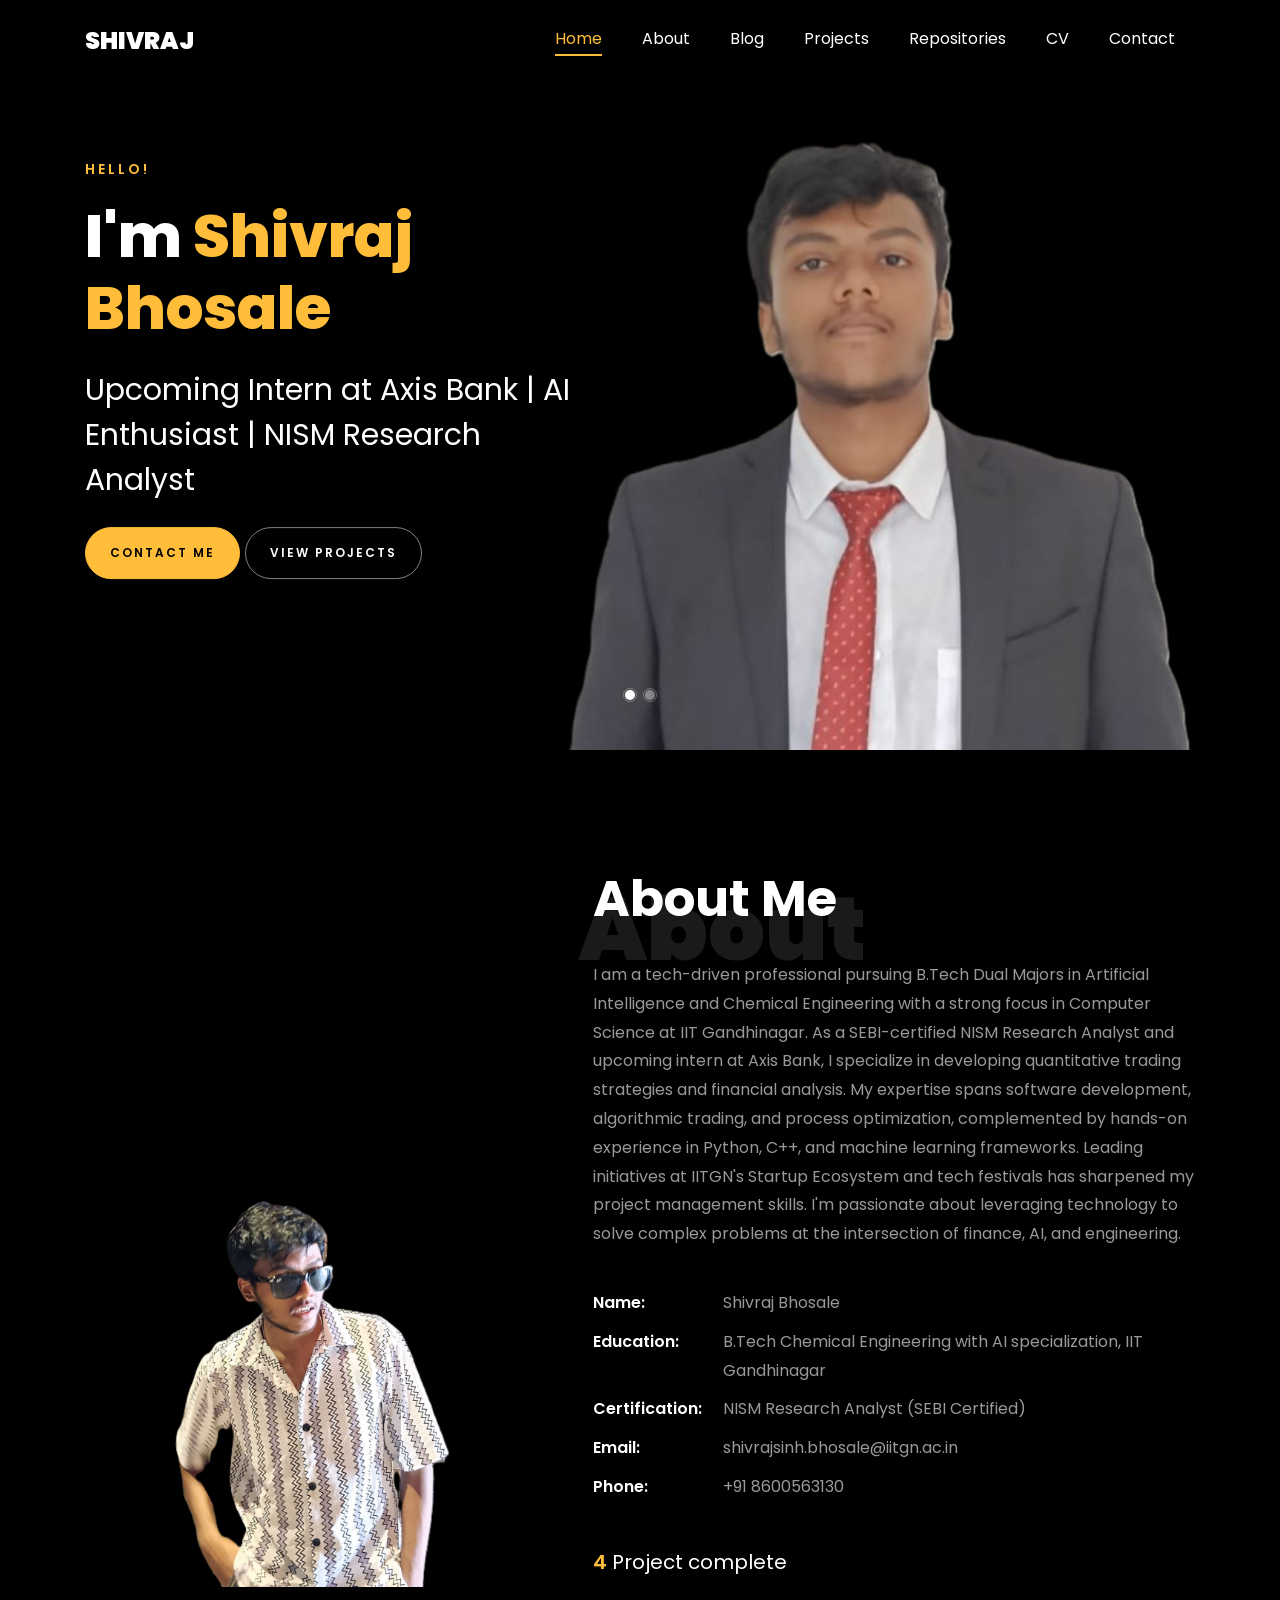
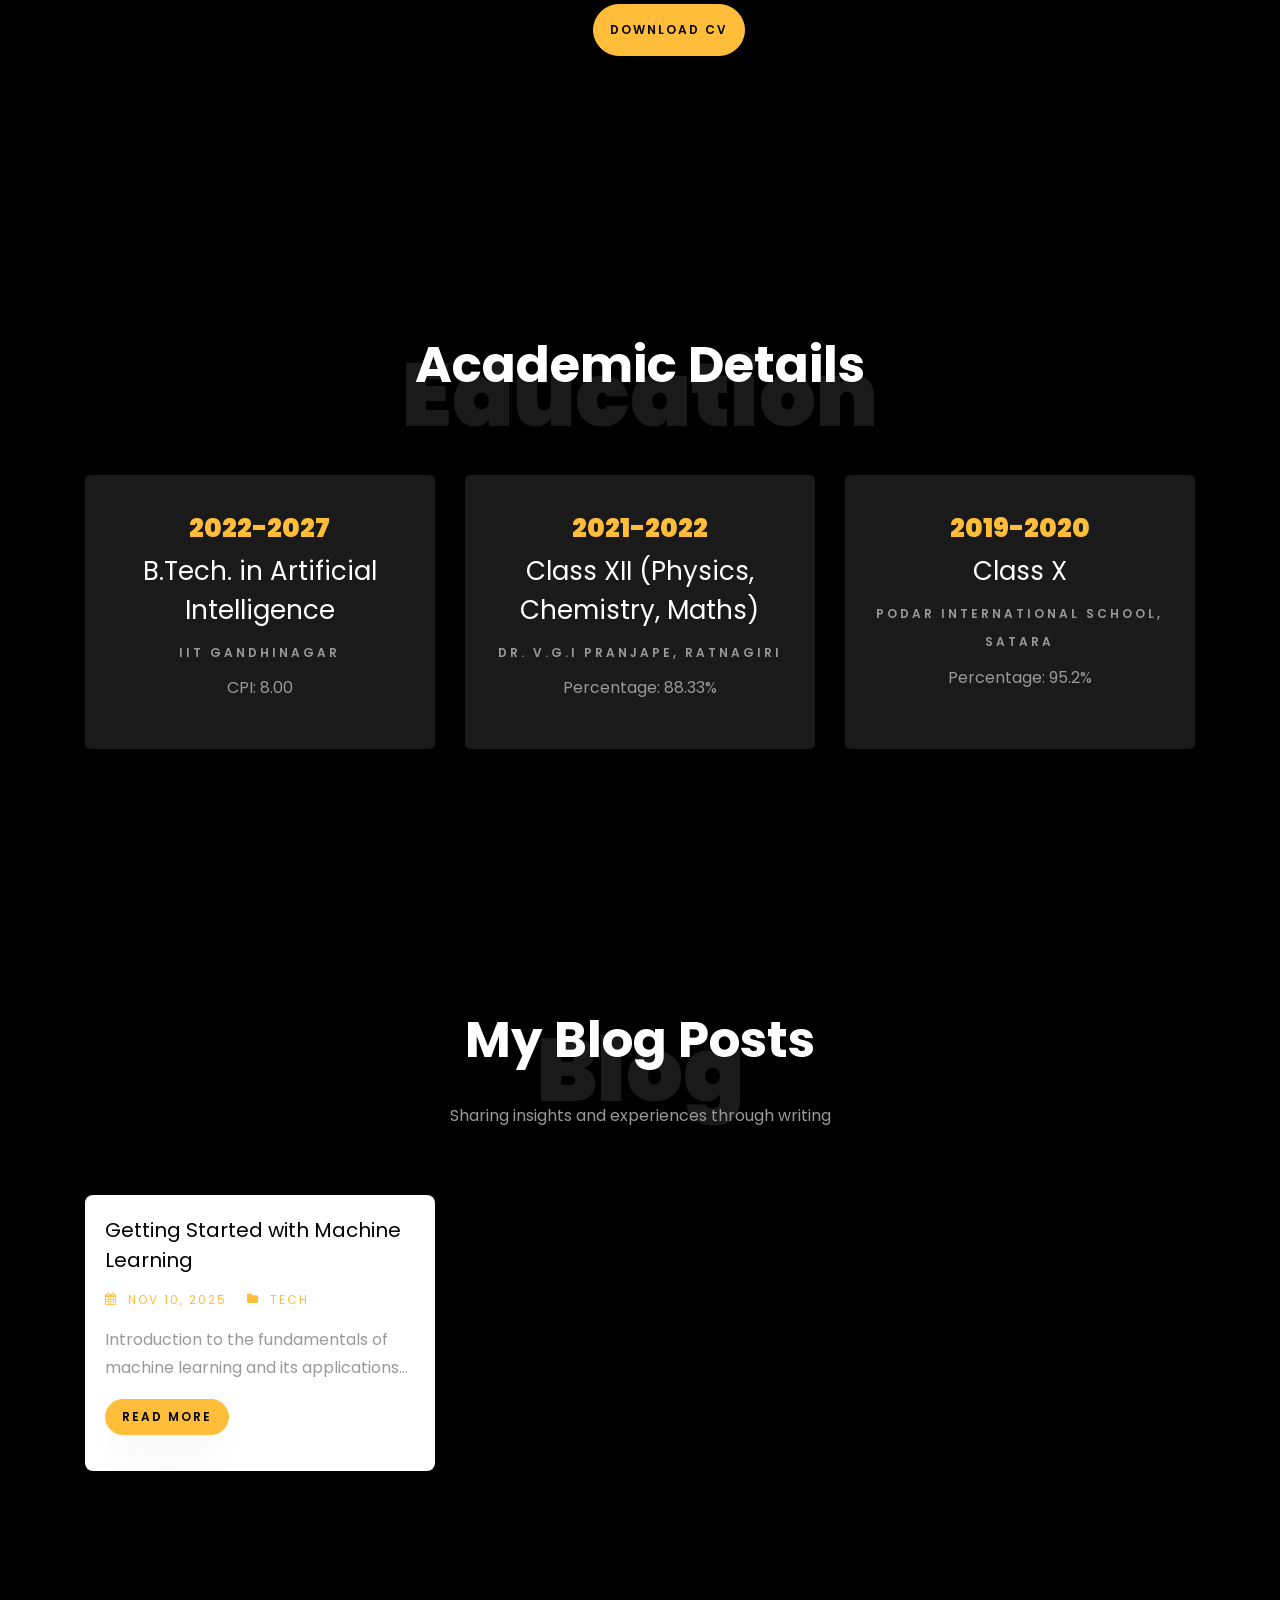
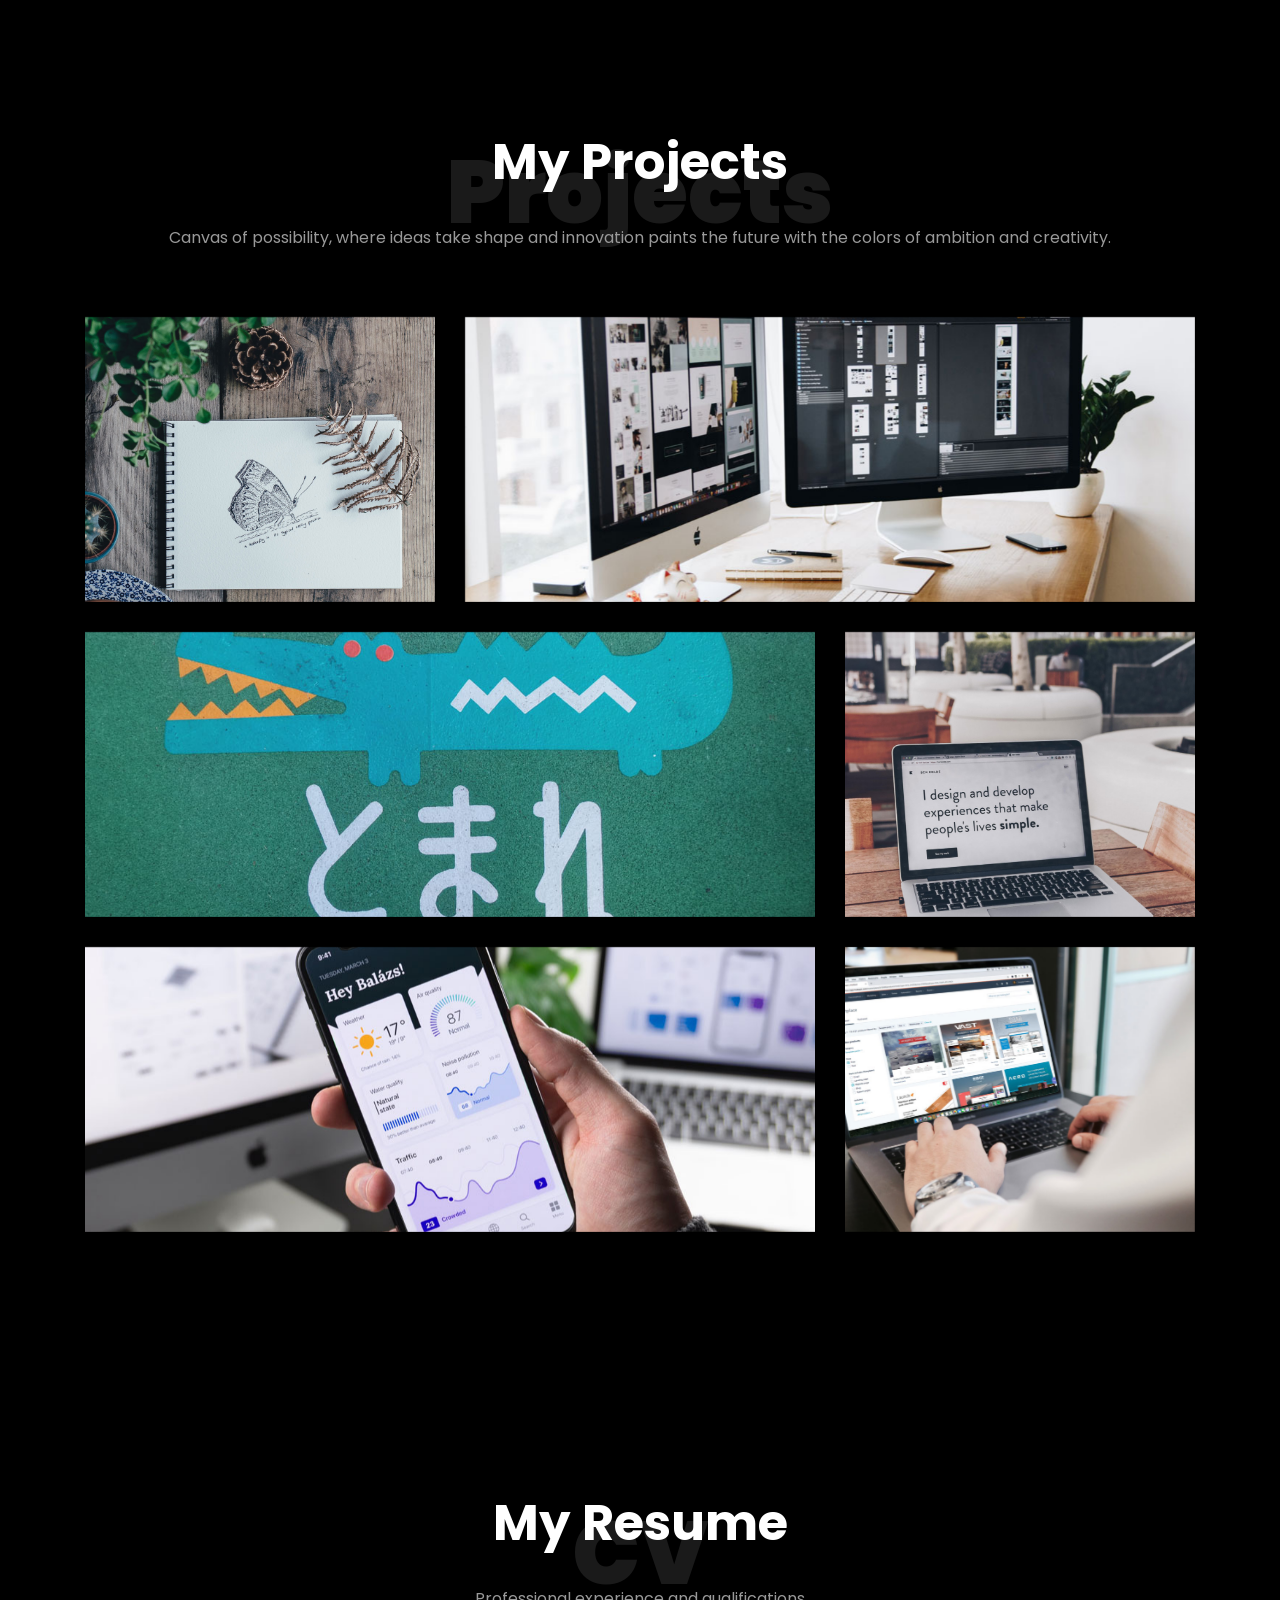
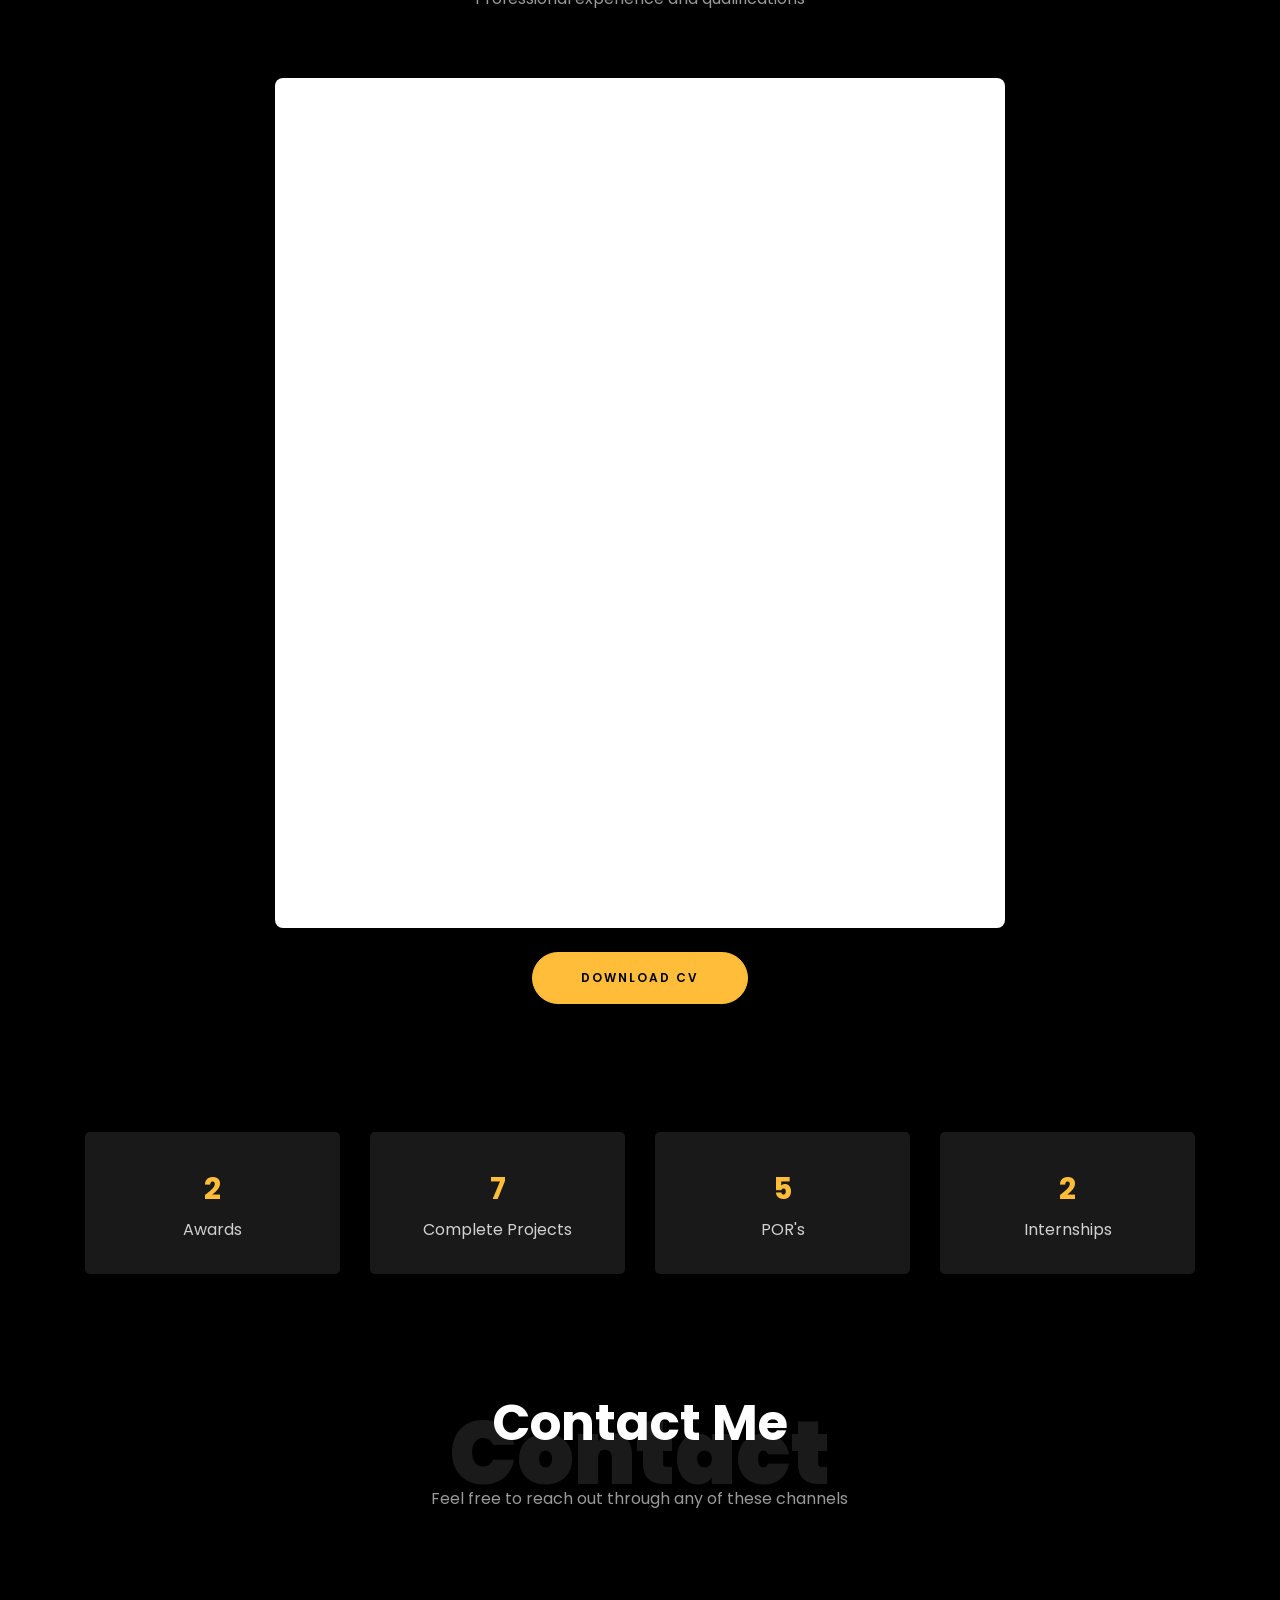
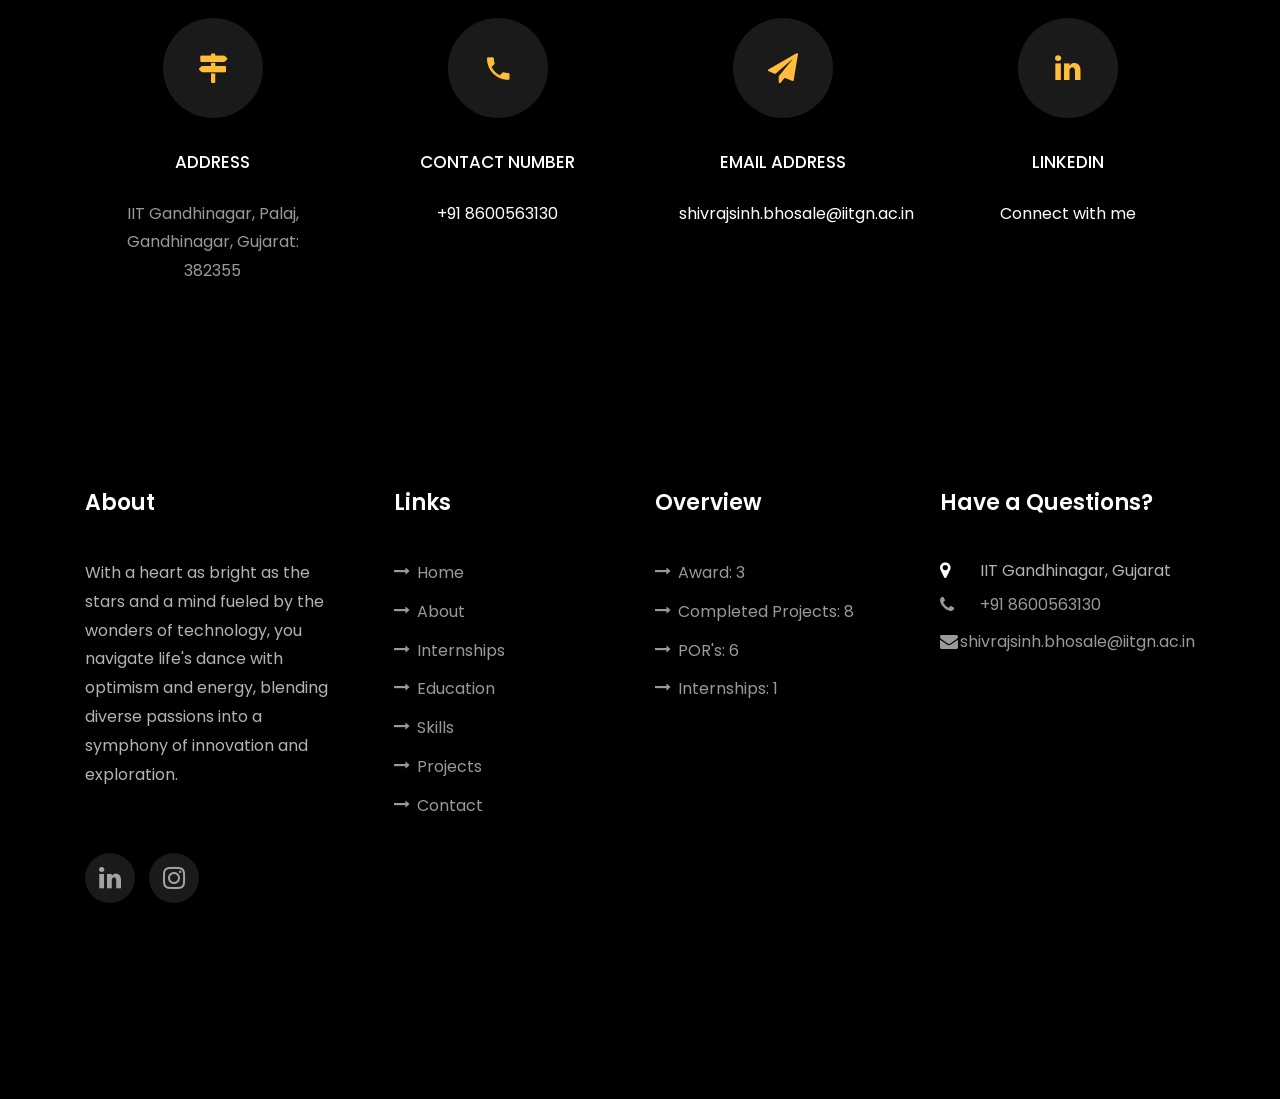
==== commit dd173566: "cpi update and other details" ====
--- a/index.html
+++ b/index.html
@@ -94,7 +94,7 @@
     			<div class="col-md-6 col-lg-5 d-flex">
     				<div class="img-about img d-flex align-items-stretch">
     					<div class="overlay"></div>
-	    				<div class="img d-flex align-self-stretch align-items-center" style="background-image:url(images/photo_shiv.png); background-size: contain; background-repeat: no-repeat; background-position: center;">
+	    				<div class="img d-flex align-self-stretch align-items-center" style="background-image:url(images/1.png); background-size: contain; background-repeat: no-repeat; background-position: center;">
 	    				</div>
     				</div>
     			</div>
@@ -138,10 +138,10 @@
     		<div class="row">
 					<div class="col-md-4 text-center d-flex ftco-animate">
 						<div class="resume-wrap ftco-animate">
-							<span class="date">2022-Present</span>
-							<h2>B.Tech. in AI and Chemical Engineering</h2>
+							<span class="date">2022-2027</span>
+							<h2>B.Tech. in Artificial Intelligence</h2>
 							<span class="position">IIT Gandhinagar</span>
-							<p class="mt-2">CPI: 8.09</p>
+							<p class="mt-2">CPI: 8.00</p>
 						</div>
 					</div>
 					
@@ -416,7 +416,7 @@
                 <li><a href="#"><span class="icon-long-arrow-right mr-2"></span>Award: 3</a></li>
                 <li><a href="#"><span class="icon-long-arrow-right mr-2"></span>Completed Projects: 8</a></li>
                 <li><a href="#"><span class="icon-long-arrow-right mr-2"></span>POR's: 6</a></li>
-                <li><a href="#"><span class="icon-long-arrow-right mr-2"></span>Internships: 3</a></li>
+                <li><a href="#"><span class="icon-long-arrow-right mr-2"></span>Internships: 1</a></li>
               </ul>
             </div>
           </div>
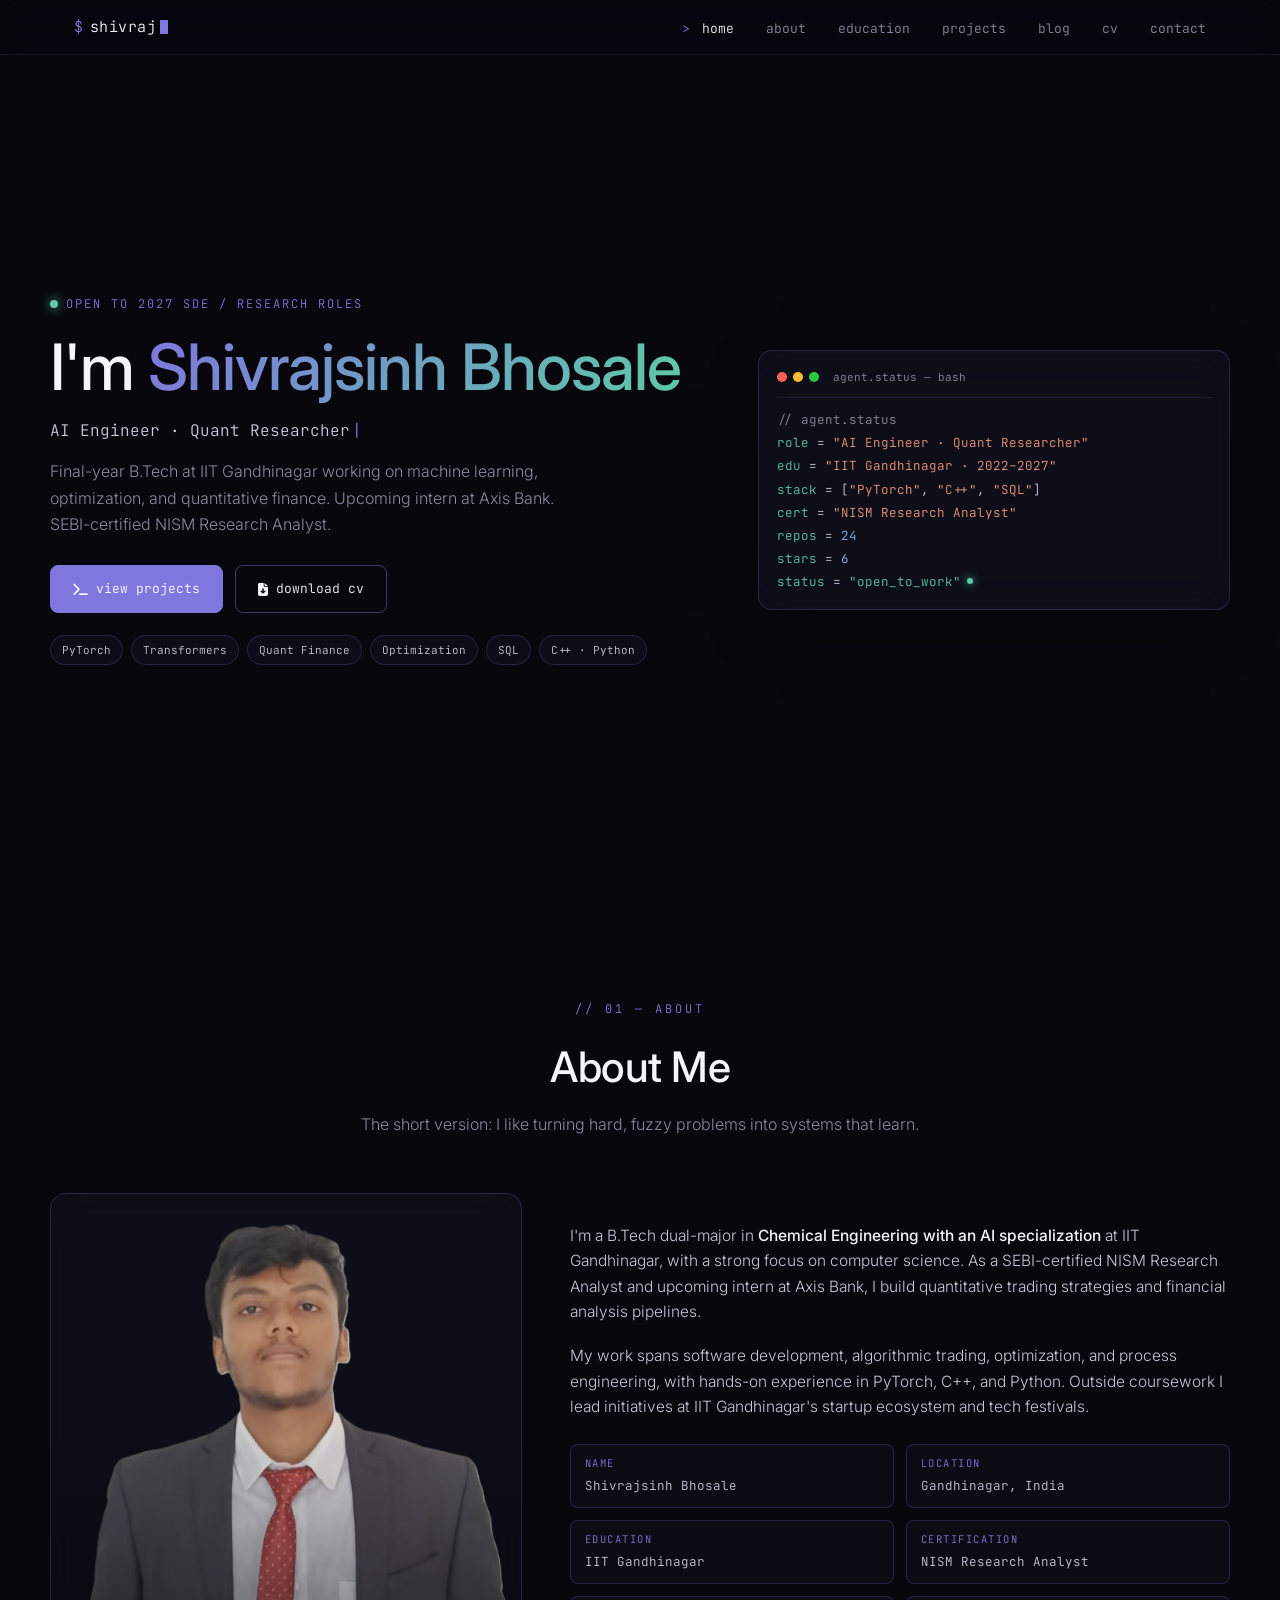
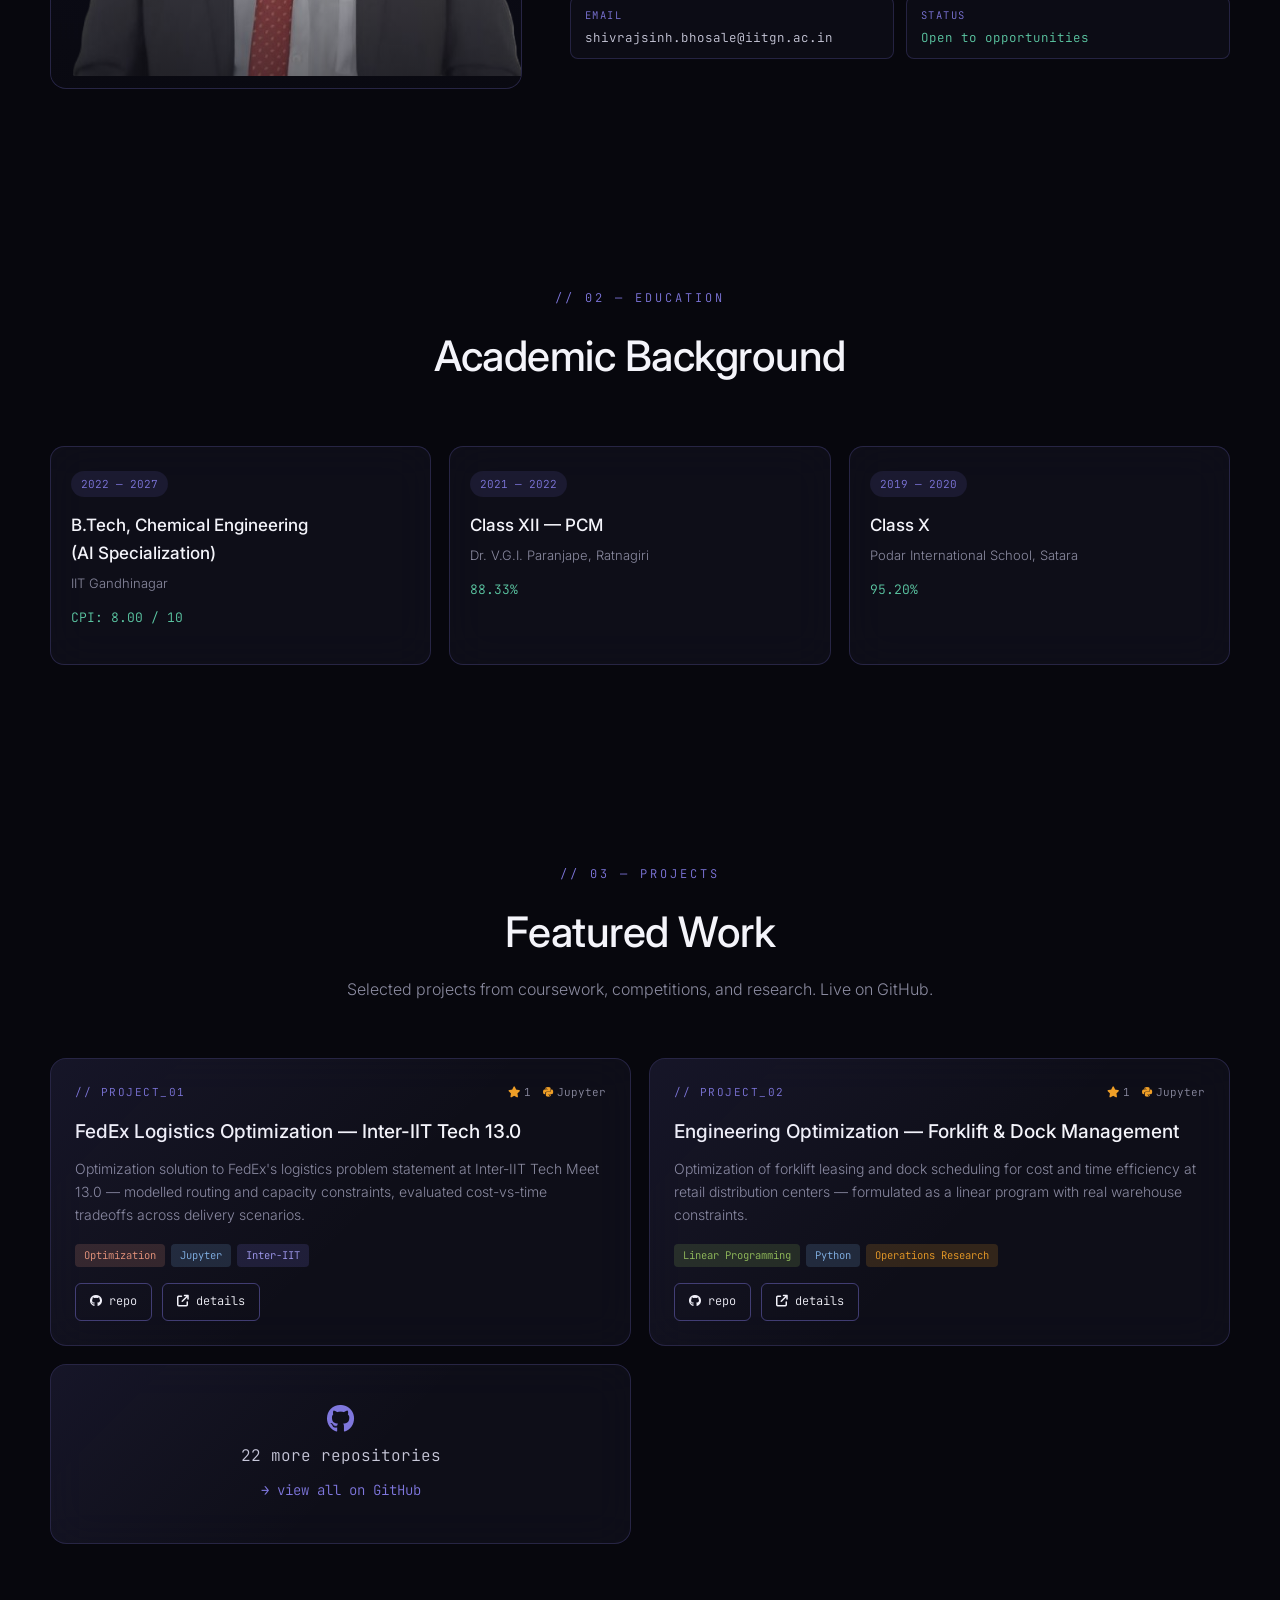
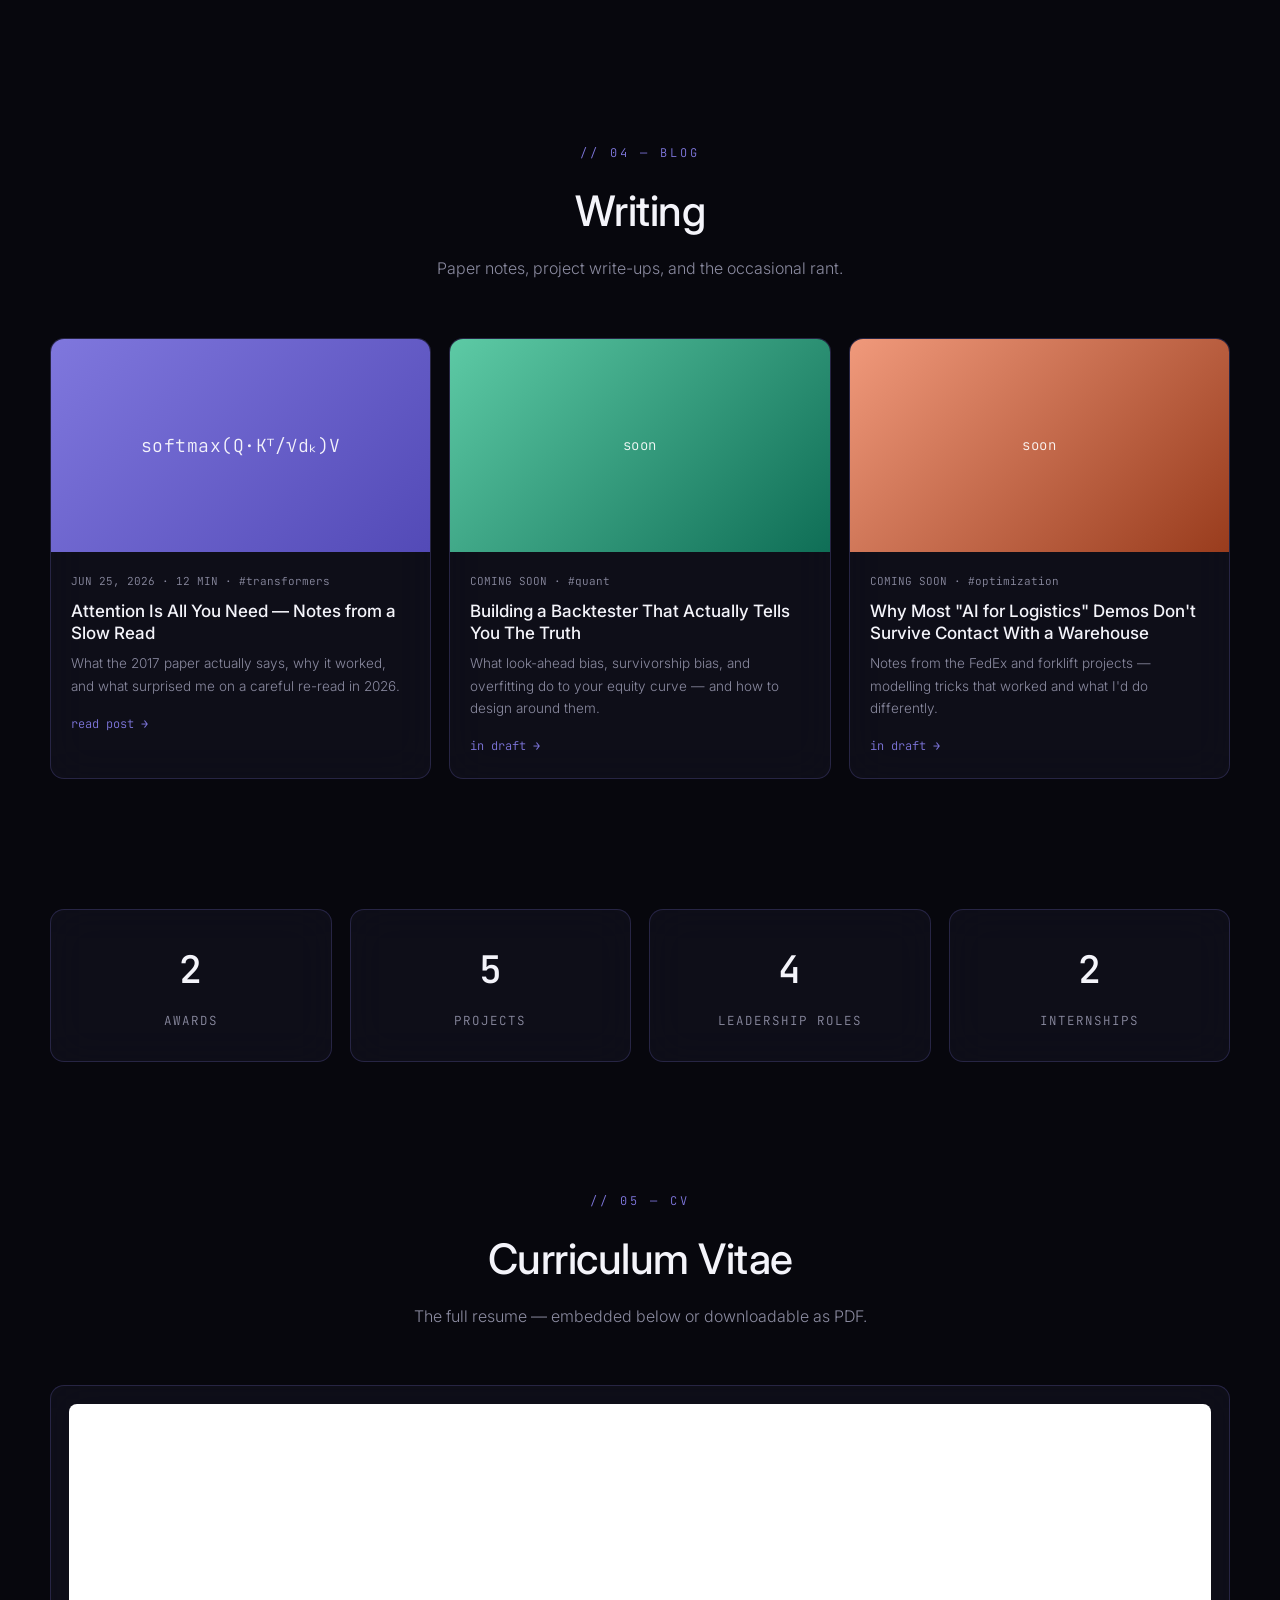
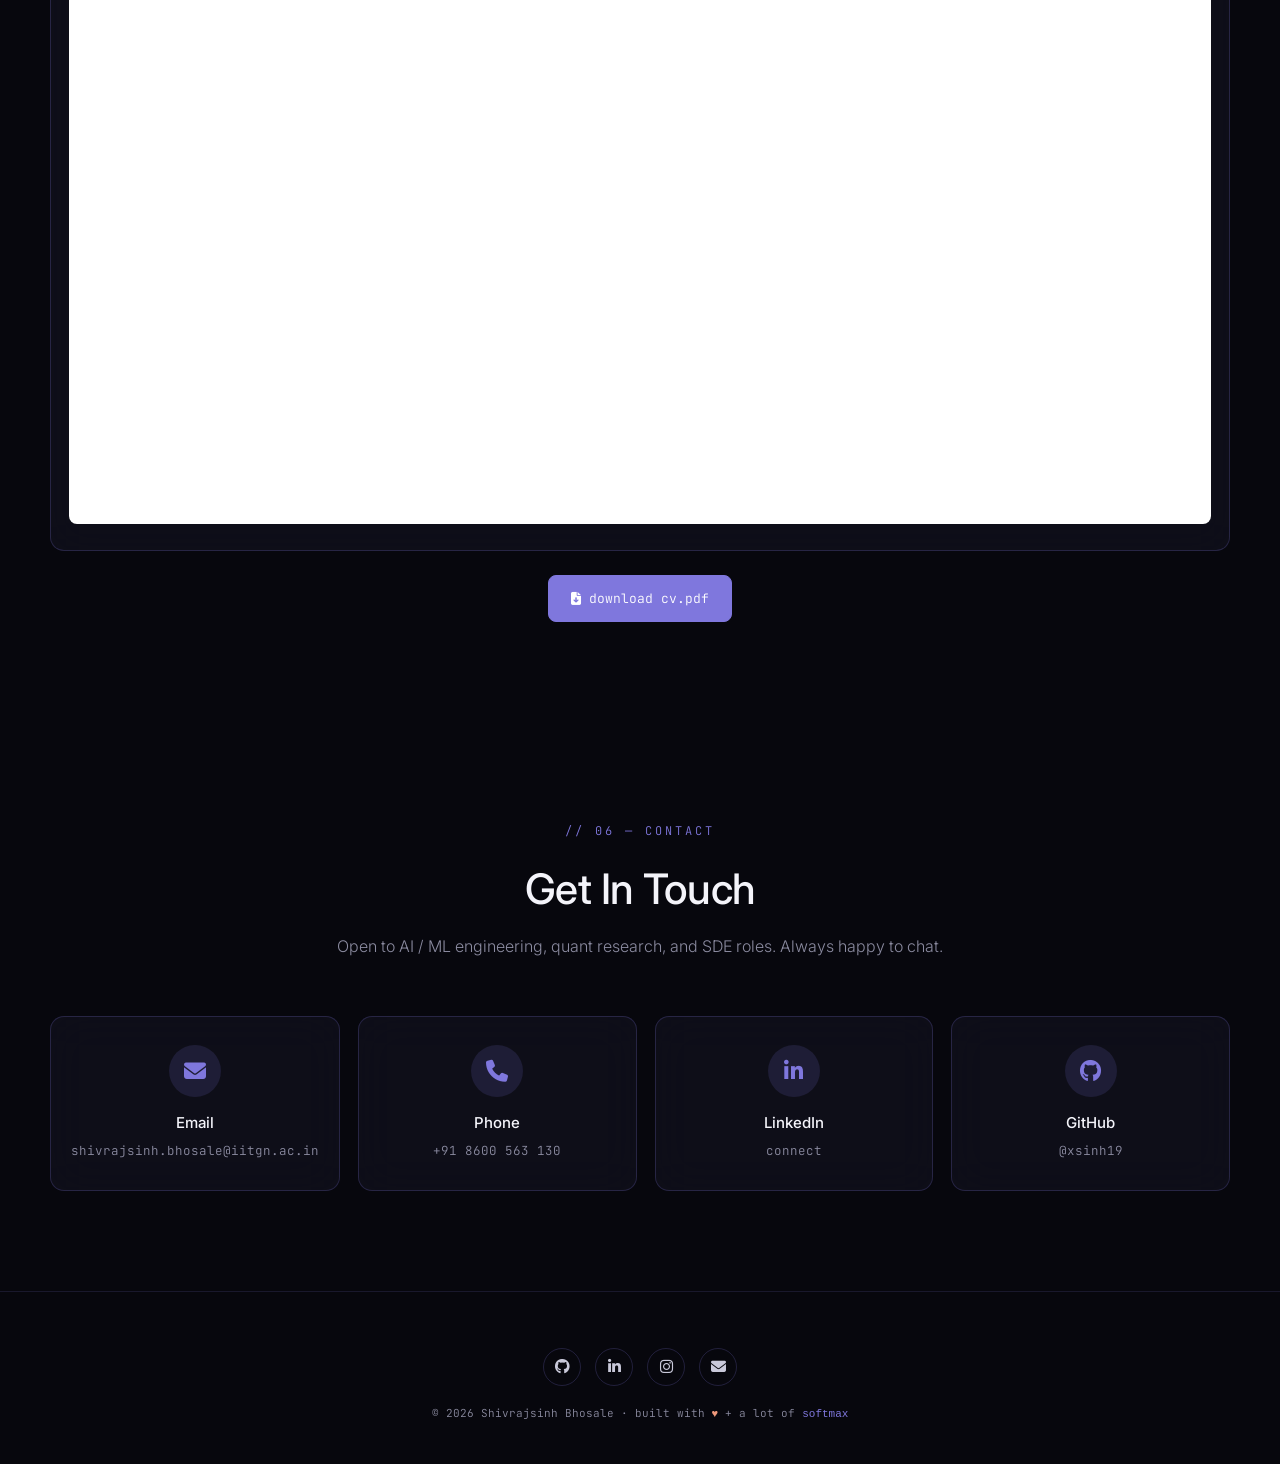
==== commit 4dd61acc: "Redesign: AI-themed glassmorphic portfolio with animated neural background, live GitHub stats, and A" ====
--- a/index.html
+++ b/index.html
@@ -1,462 +1,355 @@
 <!DOCTYPE html>
 <html lang="en">
-  <head>
-    <title>Shivraj Personal Portfolio</title>
-    <meta charset="utf-8">
-    <meta name="viewport" content="width=device-width, initial-scale=1, shrink-to-fit=no">
-    
-    <link href="https://fonts.googleapis.com/css?family=Poppins:100,200,300,400,500,600,700,800,900" rel="stylesheet">
-
-    <link rel="stylesheet" href="css/open-iconic-bootstrap.min.css">
-    <link rel="stylesheet" href="css/animate.css">
-    
-    <link rel="stylesheet" href="css/owl.carousel.min.css">
-    <link rel="stylesheet" href="css/owl.theme.default.min.css">
-    <link rel="stylesheet" href="css/magnific-popup.css">
-
-    <link rel="stylesheet" href="css/aos.css">
-
-    <link rel="stylesheet" href="css/ionicons.min.css">
-    
-    <link rel="stylesheet" href="css/flaticon.css">
-    <link rel="stylesheet" href="css/icomoon.css">
-    <link rel="stylesheet" href="css/style.css">
-    <link rel="stylesheet" href="css/custom.css">
-		<link rel="stylesheet" href="https://cdnjs.cloudflare.com/ajax/libs/font-awesome/5.15.4/css/all.min.css">
-  </head>
-  <body data-spy="scroll" data-target=".site-navbar-target" data-offset="300">
-	  
-	  
-    <nav class="navbar navbar-expand-lg navbar-dark ftco_navbar ftco-navbar-light site-navbar-target" id="ftco-navbar">
-	    <div class="container">
-	      <a class="navbar-brand" href="index.html">Shivraj</a>
-	      <button class="navbar-toggler js-fh5co-nav-toggle fh5co-nav-toggle" type="button" data-toggle="collapse" data-target="#ftco-nav" aria-controls="ftco-nav" aria-expanded="false" aria-label="Toggle navigation">
-	        <span class="oi oi-menu"></span> Menu
-	      </button>
-
-	      <div class="collapse navbar-collapse" id="ftco-nav">
-	        <ul class="navbar-nav nav ml-auto">
-	          <li class="nav-item"><a href="#home-section" class="nav-link"><span>Home</span></a></li>
-	          <li class="nav-item"><a href="#about-section" class="nav-link"><span>About</span></a></li>
-	          <li class="nav-item"><a href="#blog-section" class="nav-link"><span>Blog</span></a></li>
-	          <li class="nav-item"><a href="#projects-section" class="nav-link"><span>Projects</span></a></li>
-	          <li class="nav-item"><a href="#repositories-section" class="nav-link"><span>Repositories</span></a></li>
-	          <li class="nav-item"><a href="#cv-section" class="nav-link"><span>CV</span></a></li>
-	          <li class="nav-item"><a href="#contact-section" class="nav-link"><span>Contact</span></a></li>
-	        </ul>
-	      </div>
-	    </div>
-	  </nav>
-	  <section id="home-section" class="hero">
-		  <div class="home-slider  owl-carousel">
-	      <div class="slider-item ">
-	      	<div class="overlay"></div>
-	        <div class="container">
-	          <div class="row d-md-flex no-gutters slider-text align-items-end justify-content-end" data-scrollax-parent="true">
-	          	<div class="one-third js-fullheight order-md-last img" style="background-image:url(images/photo_shiv.png); background-size: contain; background-repeat: no-repeat; background-position: center;">
-	          		<div class="overlay"></div>
-	          	</div>
-		          <div class="one-forth d-flex  align-items-center ftco-animate" data-scrollax=" properties: { translateY: '70%' }">
-		          	<div class="text">
-		          		<span class="subheading">Hello!</span>
-			            <h1 class="mb-4 mt-3">I'm <span>Shivraj Bhosale</span></h1>
-			            <h2 class="mb-4">Upcoming Intern at Axis Bank | AI Enthusiast | NISM Research Analyst </h2>
-			            <p><a href="#contact-section" class="btn btn-primary py-3 px-4">Contact Me</a> <a href="https://github.com/SSSB19" class="btn btn-white btn-outline-white py-3 px-4">View Projects</a></p>
-		            </div>
-		          </div>
-	        	</div>
-	        </div>
-	      </div>
-
-	      <div class="slider-item">
-	      	<div class="overlay"></div>
-	        <div class="container">
-	          <div class="row d-flex no-gutters slider-text align-items-end justify-content-end" data-scrollax-parent="true">
-	          	<div class="one-third js-fullheight order-md-last img" style="background-image:url(images/1.png);">
-	          		<div class="overlay"></div>
-	          	</div>
-		          <div class="one-forth d-flex align-items-center ftco-animate" data-scrollax=" properties: { translateY: '70%' }">
-		          	<div class="text">
-		          		<span class="subheading">Hello!</span>
-			            <h1 class="mb-4 mt-3">I'm a <span>final year Undergraduate</span> at IIT Gandhinagar</h1>
-			            <p><a href="#repositories-section" class="btn btn-white btn-outline-white py-3 px-4">View My Projects</a></p>
-		            </div>
-		          </div>
-	        	</div>
-	        </div>
-	      </div>
-	    </div>
-    </section>
-
-    <section class="ftco-about img ftco-section ftco-no-pb" id="about-section">
-    	<div class="container">
-    		<div class="row d-flex">
-    			<div class="col-md-6 col-lg-5 d-flex">
-    				<div class="img-about img d-flex align-items-stretch">
-    					<div class="overlay"></div>
-	    				<div class="img d-flex align-self-stretch align-items-center" style="background-image:url(images/1.png); background-size: contain; background-repeat: no-repeat; background-position: center;">
-	    				</div>
-    				</div>
-    			</div>
-    			<div class="col-md-6 col-lg-7 pl-lg-5 pb-5">
-    				<div class="row justify-content-start pb-3">
-		          <div class="col-md-12 heading-section ftco-animate">
-		          	<h1 class="big">About</h1>
-		            <h2 class="mb-4">About Me</h2>
-		            <p>I am a tech-driven professional pursuing B.Tech Dual Majors in Artificial Intelligence and Chemical Engineering with a strong focus in Computer Science at IIT Gandhinagar. As a SEBI-certified NISM Research Analyst and upcoming intern at Axis Bank, I specialize in developing quantitative trading strategies and financial analysis. My expertise spans software development, algorithmic trading, and process optimization, complemented by hands-on experience in Python, C++, and machine learning frameworks. Leading initiatives at IITGN's Startup Ecosystem and tech festivals has sharpened my project management skills. I'm passionate about leveraging technology to solve complex problems at the intersection of finance, AI, and engineering.</p>
-		            <ul class="about-info mt-4 px-md-0 px-2">
-		            	<li class="d-flex"><span>Name:</span> <span>Shivraj Bhosale</span></li>
-		            	<li class="d-flex"><span>Education:</span> <span>B.Tech Chemical Engineering with AI specialization, IIT Gandhinagar</span></li>
-		            	<li class="d-flex"><span>Certification:</span> <span>NISM Research Analyst (SEBI Certified)</span></li>
-		            	<li class="d-flex"><span>Email:</span> <span>shivrajsinh.bhosale@iitgn.ac.in</span></li>
-		            	<li class="d-flex"><span>Phone: </span> <span>+91 8600563130</span></li>
-		            </ul>
-		          </div>
-		        </div>
-	          <div class="counter-wrap ftco-animate d-flex mt-md-3">
-              <div class="text">
-              	<p class="mb-4">
-	                <span class="number" data-number="5">0</span>
-	                <span>Project complete</span>
-                </p>
-                <p><a href="#" class="btn btn-primary py-3 px-3">Download CV</a></p>
-              </div>
-	          </div>
-	        </div>
-        </div>
-    	</div>
-    </section>
-
-	<section class="ftco-section" id="education-section">
-    	<div class="container">
-    		<div class="row justify-content-center py-5 mt-5">
-          <div class="col-md-12 heading-section text-center ftco-animate">
-          	<h1 class="big big-2">Education</h1>
-            <h2 class="mb-4">Academic Details</h2>
-          </div>
-        </div>
-    		<div class="row">
-					<div class="col-md-4 text-center d-flex ftco-animate">
-						<div class="resume-wrap ftco-animate">
-							<span class="date">2022-2027</span>
-							<h2>B.Tech. in Artificial Intelligence</h2>
-							<span class="position">IIT Gandhinagar</span>
-							<p class="mt-2">CPI: 8.00</p>
-						</div>
-					</div>
-					
-					<div class="col-md-4 text-center d-flex ftco-animate">
-						<div class="resume-wrap ftco-animate">
-							<span class="date">2021-2022</span>
-							<h2>Class XII (Physics, Chemistry, Maths)</h2>
-							<span class="position">Dr. V.G.I Pranjape, Ratnagiri</span>
-							<p class="mt-2">Percentage: 88.33%</p>
-						</div>
-					</div>
-					<div class="col-md-4 text-center d-flex ftco-animate">
-						<div class="resume-wrap ftco-animate">
-							<span class="date">2019-2020</span>
-							<h2>Class X</h2>
-							<span class="position">Podar International School, Satara</span>
-							<p class="mt-2">Percentage: 95.2%</p>
-						</div>
-					</div>
-				</div>
-    	</div>
-    </section>
-
-		<section class="ftco-section" id="blog-section">
-			<div class="container">
-				<div class="row justify-content-center pb-5">
-					<div class="col-md-12 heading-section text-center ftco-animate">
-						<h1 class="big big-2">Blog</h1>
-						<h2 class="mb-4">My Blog Posts</h2>
-						<p>Sharing insights and experiences through writing</p>
-					</div>
-				</div>
-				<div class="row">
-					<div class="col-md-4 ftco-animate">
-						<div class="blog-entry">
-							<div class="heading">
-								<h3><a href="#">Getting Started with Machine Learning</a></h3>
-								<div class="meta">
-									<span><i class="icon-calendar"></i> Nov 10, 2025</span>
-									<span><i class="icon-folder"></i> Tech</span>
-								</div>
-							</div>
-							<p>Introduction to the fundamentals of machine learning and its applications...</p>
-							<p><a href="#" class="btn btn-primary py-2 px-3">Read More</a></p>
-						</div>
-					</div>
-					<!-- Add more blog entries here -->
-				</div>
-			</div>
-		</section>
-
-   
-
-    <section class="ftco-section ftco-project" id="projects-section">
-    	<div class="container">
-    		<div class="row justify-content-center pb-5">
-          <div class="col-md-12 heading-section text-center ftco-animate">
-          	<h1 class="big big-2">Projects</h1>
-            <h2 class="mb-4">My Projects</h2>
-            <p>Canvas of possibility, where ideas take shape and innovation paints the future with the colors of ambition and creativity.</p>
-          </div>
-        </div>
-    		<div class="row">
-    			<div class="col-md-4">
-    				<div class="project img ftco-animate d-flex justify-content-center align-items-center" style="background-image: url(images/project-4.jpg);">
-    					<div class="overlay"></div>
-	    				<div class="text text-center p-4">
-							<h3><a href="#">My Personal Portfolio Website</a></h3>
-	    					<span>Web Design</span>
-	    				</div>
-    				</div>
-  				</div>
-  				<div class="col-md-8">
-    				<div class="project img ftco-animate d-flex justify-content-center align-items-center" style="background-image: url(images/project-5.jpg);">
-    					<div class="overlay"></div>
-	    				<div class="text text-center p-4">
-	    					<h3><a href="#">My Personal Portfolio Website</a></h3>
-	    					<span>Web Design</span>
-	    				</div>
-    				</div>
-  				</div>
-
-    			<div class="col-md-8">
-    				<div class="project img ftco-animate d-flex justify-content-center align-items-center" style="background-image: url(images/project-1.jpg);">
-    					<div class="overlay"></div>
-	    				<div class="text text-center p-4">
-							<h3><a href="#">My Personal Portfolio Website</a></h3>
-	    					<span>Web Design</span>
-	    				</div>
-    				</div>
-
-    				<div class="project img ftco-animate d-flex justify-content-center align-items-center" style="background-image: url(images/project-6.jpg);">
-    					<div class="overlay"></div>
-	    				<div class="text text-center p-4">
-							<h3><a href="#">My Personal Portfolio Website</a></h3>
-	    					<span>Web Design</span>
-	    				</div>
-    				</div>
-    			</div>
-    			<div class="col-md-4">
-    				<div class="row">
-    					<div class="col-md-12">
-		    				<div class="project img ftco-animate d-flex justify-content-center align-items-center" style="background-image: url(images/project-2.jpg);">
-		    					<div class="overlay"></div>
-			    				<div class="text text-center p-4">
-									<h3><a href="#">My Personal Portfolio Website</a></h3>
-			    					<span>Web Design</span>
-			    				</div>
-		    				</div>
-	    				</div>
-	    				<div class="col-md-12">
-		    				<div class="project img ftco-animate d-flex justify-content-center align-items-center" style="background-image: url(images/project-3.jpg);">
-		    					<div class="overlay"></div>
-			    				<div class="text text-center p-4">
-									<h3><a href="#">My Personal Portfolio Website</a></h3>
-			    					<span>Web Design</span>
-			    				</div>
-		    				</div>
-	    				</div>
-    				</div>
-    			</div>
-    		</div>
-    	</div>
-    </section>
-
-		<section class="ftco-section" id="cv-section">
-			<div class="container">
-				<div class="row justify-content-center pb-5">
-					<div class="col-md-12 heading-section text-center ftco-animate">
-						<h1 class="big big-2">CV</h1>
-						<h2 class="mb-4">My Resume</h2>
-						<p>Professional experience and qualifications</p>
-					</div>
-				</div>
-				<div class="row justify-content-center">
-					<div class="col-md-8 text-center ftco-animate">
-						<div class="cv-container">
-							<iframe src="cv.pdf" width="100%" height="800px" style="border: none;"></iframe>
-						</div>
-						<p class="mt-4">
-							<a href="cv.pdf" download class="btn btn-primary py-3 px-5">Download CV</a>
-						</p>
-					</div>
-				</div>
-			</div>
-		</section>
-
-    <section class="ftco-section ftco-no-pt ftco-no-pb ftco-counter img" id="section-counter">
-    	<div class="container">
-				<div class="row d-md-flex align-items-center">
-          <div class="col-md d-flex justify-content-center counter-wrap ftco-animate">
-            <div class="block-18">
-              <div class="text">
-                <strong class="number" data-number="3">0</strong>
-                <span>Awards</span>
-              </div>
+<head>
+  <meta charset="utf-8">
+  <meta name="viewport" content="width=device-width, initial-scale=1">
+  <title>Shivrajsinh Bhosale — AI Engineer & Quant Researcher</title>
+  <meta name="description" content="AI Engineer and quant researcher at IIT Gandhinagar. Building at the intersection of machine learning, optimization, and quantitative finance.">
+
+  <!-- Open Graph / social preview -->
+  <meta property="og:type" content="website">
+  <meta property="og:url" content="https://shivrajbhosale.com/">
+  <meta property="og:title" content="Shivrajsinh Bhosale — AI Engineer & Quant Researcher">
+  <meta property="og:description" content="Building at the intersection of machine learning, optimization, and quantitative finance.">
+  <meta property="og:image" content="https://avatars.githubusercontent.com/u/142411804?v=4">
+  <meta name="twitter:card" content="summary_large_image">
+
+  <link rel="icon" type="image/svg+xml" href="data:image/svg+xml,%3Csvg xmlns='http://www.w3.org/2000/svg' viewBox='0 0 100 100'%3E%3Crect width='100' height='100' rx='22' fill='%237f77dd'/%3E%3Ctext x='50%25' y='58%25' text-anchor='middle' fill='white' font-family='monospace' font-size='52' font-weight='600'%3ES%3C/text%3E%3C/svg%3E">
+
+  <!-- Fonts -->
+  <link rel="preconnect" href="https://fonts.googleapis.com">
+  <link rel="preconnect" href="https://fonts.gstatic.com" crossorigin>
+  <link href="https://fonts.googleapis.com/css2?family=Inter:wght@300;400;500;600&family=JetBrains+Mono:wght@300;400;500&display=swap" rel="stylesheet">
+
+  <!-- Icons -->
+  <link rel="stylesheet" href="https://cdnjs.cloudflare.com/ajax/libs/font-awesome/6.5.1/css/all.min.css">
+
+  <link rel="stylesheet" href="css/ai-theme.css">
+</head>
+<body>
+
+  <canvas id="neural-bg" aria-hidden="true"></canvas>
+
+  <!-- ============= NAV ============= -->
+  <nav class="ai-nav">
+    <div class="container">
+      <a href="#home" class="brand">
+        <span class="prompt">$</span>shivraj<span class="cursor"></span>
+      </a>
+      <ul>
+        <li><a href="#home" class="active">home</a></li>
+        <li><a href="#about">about</a></li>
+        <li><a href="#education">education</a></li>
+        <li><a href="#projects">projects</a></li>
+        <li><a href="#blog">blog</a></li>
+        <li><a href="#cv">cv</a></li>
+        <li><a href="#contact">contact</a></li>
+      </ul>
+      <button class="menu-btn" aria-label="Toggle menu">menu</button>
+    </div>
+  </nav>
+
+  <!-- ============= HERO ============= -->
+  <section id="home" class="hero">
+    <div class="container">
+      <div class="hero-text reveal">
+        <div class="badge"><span class="dot"></span>OPEN TO 2027 SDE / RESEARCH ROLES</div>
+        <h1>I'm <span class="grad">Shivrajsinh Bhosale</span></h1>
+        <p class="role"><span class="type-out"></span></p>
+        <p class="desc">
+          Final-year B.Tech at IIT Gandhinagar working on machine learning, optimization, and quantitative finance. Upcoming intern at Axis Bank. SEBI-certified NISM Research Analyst.
+        </p>
+        <div class="cta-row">
+          <a href="#projects" class="btn btn-primary"><i class="fa-solid fa-terminal"></i> view projects</a>
+          <a href="cv.pdf" download class="btn btn-ghost"><i class="fa-solid fa-file-arrow-down"></i> download cv</a>
+        </div>
+        <div class="chips">
+          <span class="chip">PyTorch</span>
+          <span class="chip">Transformers</span>
+          <span class="chip">Quant Finance</span>
+          <span class="chip">Optimization</span>
+          <span class="chip">SQL</span>
+          <span class="chip">C++ · Python</span>
+        </div>
+      </div>
+
+      <div class="hero-aside reveal">
+        <div class="term-card">
+          <div class="term-head">
+            <span class="d r"></span><span class="d y"></span><span class="d g"></span>
+            <span class="t">agent.status — bash</span>
+          </div>
+          <div><span class="c">// agent.status</span></div>
+          <div><span class="k">role</span> = <span class="s">"AI Engineer · Quant Researcher"</span></div>
+          <div><span class="k">edu</span>  = <span class="s">"IIT Gandhinagar · 2022–2027"</span></div>
+          <div><span class="k">stack</span> = [<span class="s">"PyTorch"</span>, <span class="s">"C++"</span>, <span class="s">"SQL"</span>]</div>
+          <div><span class="k">cert</span>  = <span class="s">"NISM Research Analyst"</span></div>
+          <div><span class="k">repos</span> = <span class="n" data-gh-repos>24</span></div>
+          <div><span class="k">stars</span> = <span class="n" data-gh-stars>6</span></div>
+          <div><span class="k">status</span> = <span class="ok">"open_to_work"</span></div>
+        </div>
+      </div>
+    </div>
+  </section>
+
+  <!-- ============= ABOUT ============= -->
+  <section id="about">
+    <div class="container">
+      <div class="section-head reveal">
+        <div class="eyebrow">// 01 — ABOUT</div>
+        <h2>About Me</h2>
+        <p>The short version: I like turning hard, fuzzy problems into systems that learn.</p>
+      </div>
+
+      <div class="about-grid">
+        <div class="about-photo reveal">
+          <img src="images/photo_shiv.png" alt="Shivrajsinh Bhosale">
+        </div>
+        <div class="about-copy reveal">
+          <p>
+            I'm a B.Tech dual-major in <strong style="color:var(--text-0);font-weight:500;">Chemical Engineering with an AI specialization</strong> at IIT Gandhinagar, with a strong focus on computer science. As a SEBI-certified NISM Research Analyst and upcoming intern at Axis Bank, I build quantitative trading strategies and financial analysis pipelines.
+          </p>
+          <p>
+            My work spans software development, algorithmic trading, optimization, and process engineering, with hands-on experience in PyTorch, C++, and Python. Outside coursework I lead initiatives at IIT Gandhinagar's startup ecosystem and tech festivals.
+          </p>
+          <ul class="about-meta">
+            <li><span class="label">NAME</span>Shivrajsinh Bhosale</li>
+            <li><span class="label">LOCATION</span>Gandhinagar, India</li>
+            <li><span class="label">EDUCATION</span>IIT Gandhinagar</li>
+            <li><span class="label">CERTIFICATION</span>NISM Research Analyst</li>
+            <li><span class="label">EMAIL</span>shivrajsinh.bhosale@iitgn.ac.in</li>
+            <li><span class="label">STATUS</span><span style="color:var(--accent-2);">Open to opportunities</span></li>
+          </ul>
+        </div>
+      </div>
+    </div>
+  </section>
+
+  <!-- ============= EDUCATION ============= -->
+  <section id="education">
+    <div class="container">
+      <div class="section-head reveal">
+        <div class="eyebrow">// 02 — EDUCATION</div>
+        <h2>Academic Background</h2>
+      </div>
+      <div class="edu-grid">
+        <div class="edu-card reveal">
+          <span class="date">2022 — 2027</span>
+          <h3>B.Tech, Chemical Engineering<br>(AI Specialization)</h3>
+          <p class="inst">IIT Gandhinagar</p>
+          <p class="score">CPI: 8.00 / 10</p>
+        </div>
+        <div class="edu-card reveal">
+          <span class="date">2021 — 2022</span>
+          <h3>Class XII — PCM</h3>
+          <p class="inst">Dr. V.G.I. Paranjape, Ratnagiri</p>
+          <p class="score">88.33%</p>
+        </div>
+        <div class="edu-card reveal">
+          <span class="date">2019 — 2020</span>
+          <h3>Class X</h3>
+          <p class="inst">Podar International School, Satara</p>
+          <p class="score">95.20%</p>
+        </div>
+      </div>
+    </div>
+  </section>
+
+  <!-- ============= PROJECTS ============= -->
+  <section id="projects">
+    <div class="container">
+      <div class="section-head reveal">
+        <div class="eyebrow">// 03 — PROJECTS</div>
+        <h2>Featured Work</h2>
+        <p>Selected projects from coursework, competitions, and research. Live on GitHub.</p>
+      </div>
+
+      <div class="proj-grid">
+
+        <div class="proj-card reveal">
+          <div class="proj-head">
+            <span class="id">// PROJECT_01</span>
+            <div class="meta">
+              <span><i class="fa-solid fa-star"></i>1</span>
+              <span><i class="fa-brands fa-python"></i>Jupyter</span>
             </div>
           </div>
-          <div class="col-md d-flex justify-content-center counter-wrap ftco-animate">
-            <div class="block-18">
-              <div class="text">
-                <strong class="number" data-number="8">0</strong>
-                <span>Complete Projects</span>
-              </div>
+          <h3>FedEx Logistics Optimization — Inter-IIT Tech 13.0</h3>
+          <p>
+            Optimization solution to FedEx's logistics problem statement at Inter-IIT Tech Meet 13.0 — modelled routing and capacity constraints, evaluated cost-vs-time tradeoffs across delivery scenarios.
+          </p>
+          <div class="proj-tags">
+            <span class="tag coral">Optimization</span>
+            <span class="tag blue">Jupyter</span>
+            <span class="tag purple">Inter-IIT</span>
+          </div>
+          <div class="actions">
+            <a href="https://github.com/xsinh19/FedEx_Optimization_InterIIT_Tech13.0" target="_blank" rel="noopener"><i class="fa-brands fa-github"></i> repo</a>
+            <a href="https://github.com/xsinh19/FedEx_Optimization_InterIIT_Tech13.0" target="_blank" rel="noopener"><i class="fa-solid fa-arrow-up-right-from-square"></i> details</a>
+          </div>
+        </div>
+
+        <div class="proj-card reveal">
+          <div class="proj-head">
+            <span class="id">// PROJECT_02</span>
+            <div class="meta">
+              <span><i class="fa-solid fa-star"></i>1</span>
+              <span><i class="fa-brands fa-python"></i>Jupyter</span>
             </div>
           </div>
-          <div class="col-md d-flex justify-content-center counter-wrap ftco-animate">
-            <div class="block-18">
-              <div class="text">
-                <strong class="number" data-number="6">0</strong>
-                <span>POR's</span>
-              </div>
-            </div>
-          </div>
-          <div class="col-md d-flex justify-content-center counter-wrap ftco-animate">
-            <div class="block-18">
-              <div class="text">
-                <strong class="number" data-number="3">0</strong>
-                <span>Internships</span>
-              </div>
-            </div>
-          </div>
-        </div>
-      </div>
-    </section>
-
-
-
-    <section class="ftco-section contact-section ftco-no-pb" id="contact-section">
-      <div class="container">
-      	<div class="row justify-content-center mb-5 pb-3">
-          <div class="col-md-7 heading-section text-center ftco-animate">
-            <h1 class="big big-2">Contact</h1>
-            <h2 class="mb-4">Contact Me</h2>
-            <p>Feel free to reach out through any of these channels</p>
-          </div>
-        </div>
-
-        <div class="row d-flex contact-info mb-5">
-          <div class="col-md-6 col-lg-3 d-flex ftco-animate">
-          	<div class="align-self-stretch box p-4 text-center">
-          		<div class="icon d-flex align-items-center justify-content-center">
-          			<span class="icon-map-signs"></span>
-          		</div>
-          		<h3 class="mb-4">Address</h3>
-	            <p>IIT Gandhinagar, Palaj, Gandhinagar, Gujarat: 382355</p>
-	          </div>
-          </div>
-          <div class="col-md-6 col-lg-3 d-flex ftco-animate">
-          	<div class="align-self-stretch box p-4 text-center">
-          		<div class="icon d-flex align-items-center justify-content-center">
-          			<span class="icon-phone2"></span>
-          		</div>
-          		<h3 class="mb-4">Contact Number</h3>
-	            <p><a href="tel://+918600563130">+91 8600563130</a></p>
-	          </div>
-          </div>
-          <div class="col-md-6 col-lg-3 d-flex ftco-animate">
-          	<div class="align-self-stretch box p-4 text-center">
-          		<div class="icon d-flex align-items-center justify-content-center">
-          			<span class="icon-paper-plane"></span>
-          		</div>
-          		<h3 class="mb-4">Email Address</h3>
-	            <p><a href="mailto:shivrajsinh.bhosale@iitgn.ac.in">shivrajsinh.bhosale@iitgn.ac.in</a></p>
-	          </div>
-          </div>
-          <div class="col-md-6 col-lg-3 d-flex ftco-animate">
-          	<div class="align-self-stretch box p-4 text-center">
-          		<div class="icon d-flex align-items-center justify-content-center">
-          			<span class="icon-linkedin"></span>
-          		</div>
-          		<h3 class="mb-4">LinkedIn</h3>
-	            <p><a href="https://www.linkedin.com/in/shivrajsinh-bhosale-a50174256/" target="_blank">Connect with me</a></p>
-	          </div>
-          </div>
-        </div>
-      </div>
-    </section>
-		
-
-    <footer class="ftco-footer ftco-section">
-      <div class="container">
-        <div class="row mb-5">
-          <div class="col-md">
-            <div class="ftco-footer-widget mb-4">
-              <h2 class="ftco-heading-2">About</h2>
-              <p>With a heart as bright as the stars and a mind fueled by the wonders of technology, you navigate life's dance with optimism and energy, blending diverse passions into a symphony of innovation and exploration.</p>
-              <ul class="ftco-footer-social list-unstyled float-md-left float-lft mt-5">
-                <li class="ftco-animate"><a href="https://www.linkedin.com/in/shivrajsinh-bhosale-a50174256/"><span class="icon-linkedin"></span></a></li>
-                <li class="ftco-animate"><a href="https://www.instagram.com/shivrajsinh_b?utm_source=qr"><span class="icon-instagram"></span></a></li>
-              </ul>
-            </div>
-          </div>
-          <div class="col-md">
-            <div class="ftco-footer-widget mb-4 ml-md-4">
-              <h2 class="ftco-heading-2">Links</h2>
-              <ul class="list-unstyled">
-                <li><a href="#home-section"><span class="icon-long-arrow-right mr-2"></span>Home</a></li>
-                <li><a href="#about-section"><span class="icon-long-arrow-right mr-2"></span>About</a></li>
-				<li><a href="#resume-section"><span class="icon-long-arrow-right mr-2"></span>Internships</a></li>
-                <li><a href="#services-section"><span class="icon-long-arrow-right mr-2"></span>Education</a></li>
-				<li><a href="#skills-section"><span class="icon-long-arrow-right mr-2"></span>Skills</a></li>
-                <li><a href="#projects-section"><span class="icon-long-arrow-right mr-2"></span>Projects</a></li>
-				<li><a href="#contact-section"><span class="icon-long-arrow-right mr-2"></span>Contact</a></li>
-              </ul>
-            </div>
-          </div>
-          <div class="col-md">
-             <div class="ftco-footer-widget mb-4">
-              <h2 class="ftco-heading-2">Overview</h2>
-              <ul class="list-unstyled">
-                <li><a href="#"><span class="icon-long-arrow-right mr-2"></span>Award: 3</a></li>
-                <li><a href="#"><span class="icon-long-arrow-right mr-2"></span>Completed Projects: 8</a></li>
-                <li><a href="#"><span class="icon-long-arrow-right mr-2"></span>POR's: 6</a></li>
-                <li><a href="#"><span class="icon-long-arrow-right mr-2"></span>Internships: 1</a></li>
-              </ul>
-            </div>
-          </div>
-          <div class="col-md">
-            <div class="ftco-footer-widget mb-4">
-            	<h2 class="ftco-heading-2">Have a Questions?</h2>
-            	<div class="block-23 mb-3">
-	              <ul>
-	                <li><span class="icon icon-map-marker"></span><span class="text">IIT Gandhinagar, Gujarat</span></li>
-	                <li><a href="#"><span class="icon icon-phone"></span><span class="text">+91 8600563130</span></a></li>
-	                <li><a href="#"><span class="icon icon-envelope"></span><span class="text"> shivrajsinh.bhosale@iitgn.ac.in</span></a></li>
-	              </ul>
-	            </div>
-            </div>
-          </div>
-        </div>
-        <div class="row">
-          <div class="col-md-12 text-center">
-          </div>
-        </div>
-      </div>
-    </footer>
-    
-  <div id="ftco-loader" class="show fullscreen"><svg class="circular" width="48px" height="48px"><circle class="path-bg" cx="24" cy="24" r="22" fill="none" stroke-width="4" stroke="#eeeeee"/><circle class="path" cx="24" cy="24" r="22" fill="none" stroke-width="4" stroke-miterlimit="10" stroke="#F96D00"/></svg></div>
-
-
-  <script src="js/jquery.min.js"></script>
-  <script src="js/jquery-migrate-3.0.1.min.js"></script>
-  <script src="js/popper.min.js"></script>
-  <script src="js/bootstrap.min.js"></script>
-  <script src="js/jquery.easing.1.3.js"></script>
-  <script src="js/jquery.waypoints.min.js"></script>
-  <script src="js/jquery.stellar.min.js"></script>
-  <script src="js/owl.carousel.min.js"></script>
-  <script src="js/jquery.magnific-popup.min.js"></script>
-  <script src="js/aos.js"></script>
-  <script src="js/jquery.animateNumber.min.js"></script>
-  <script src="js/scrollax.min.js"></script>
-  
-  <script src="js/main.js"></script>
-    
-  </body>
-</html>+          <h3>Engineering Optimization — Forklift &amp; Dock Management</h3>
+          <p>
+            Optimization of forklift leasing and dock scheduling for cost and time efficiency at retail distribution centers — formulated as a linear program with real warehouse constraints.
+          </p>
+          <div class="proj-tags">
+            <span class="tag green">Linear Programming</span>
+            <span class="tag blue">Python</span>
+            <span class="tag amber">Operations Research</span>
+          </div>
+          <div class="actions">
+            <a href="https://github.com/xsinh19/Engineering-Optimization-Project" target="_blank" rel="noopener"><i class="fa-brands fa-github"></i> repo</a>
+            <a href="https://github.com/xsinh19/Engineering-Optimization-Project" target="_blank" rel="noopener"><i class="fa-solid fa-arrow-up-right-from-square"></i> details</a>
+          </div>
+        </div>
+
+        <div class="proj-card more reveal">
+          <div>
+            <i class="fa-brands fa-github" style="font-size:28px;color:var(--accent);margin-bottom:10px;"></i>
+            <div style="margin-bottom:8px;color:var(--text-1);">22 more repositories</div>
+            <a href="https://github.com/xsinh19?tab=repositories" target="_blank" rel="noopener">
+              → view all on GitHub
+            </a>
+          </div>
+        </div>
+
+      </div>
+    </div>
+  </section>
+
+  <!-- ============= BLOG ============= -->
+  <section id="blog">
+    <div class="container">
+      <div class="section-head reveal">
+        <div class="eyebrow">// 04 — BLOG</div>
+        <h2>Writing</h2>
+        <p>Paper notes, project write-ups, and the occasional rant.</p>
+      </div>
+
+      <div class="blog-grid">
+        <div class="blog-card reveal">
+          <a href="blog/attention-is-all-you-need.html">
+            <div class="cover qkv"><span>QKV</span></div>
+          </a>
+          <div class="body">
+            <div class="meta">JUN 25, 2026 · 12 MIN · #transformers</div>
+            <h3><a href="blog/attention-is-all-you-need.html">Attention Is All You Need — Notes from a Slow Read</a></h3>
+            <p>What the 2017 paper actually says, why it worked, and what surprised me on a careful re-read in 2026.</p>
+            <a class="read" href="blog/attention-is-all-you-need.html">read post →</a>
+          </div>
+        </div>
+
+        <div class="blog-card reveal">
+          <div class="cover" style="background:linear-gradient(135deg,#5dcaa5,#0f6e56);">soon</div>
+          <div class="body">
+            <div class="meta">COMING SOON · #quant</div>
+            <h3><a href="#">Building a Backtester That Actually Tells You The Truth</a></h3>
+            <p>What look-ahead bias, survivorship bias, and overfitting do to your equity curve — and how to design around them.</p>
+            <a class="read" href="#">in draft →</a>
+          </div>
+        </div>
+
+        <div class="blog-card reveal">
+          <div class="cover" style="background:linear-gradient(135deg,#f0997b,#993c1d);">soon</div>
+          <div class="body">
+            <div class="meta">COMING SOON · #optimization</div>
+            <h3><a href="#">Why Most "AI for Logistics" Demos Don't Survive Contact With a Warehouse</a></h3>
+            <p>Notes from the FedEx and forklift projects — modelling tricks that worked and what I'd do differently.</p>
+            <a class="read" href="#">in draft →</a>
+          </div>
+        </div>
+      </div>
+    </div>
+  </section>
+
+  <!-- ============= STATS ============= -->
+  <section id="stats" style="padding-top:30px;padding-bottom:30px;">
+    <div class="container">
+      <div class="stats">
+        <div class="stat reveal"><span class="n" data-count="3">0</span><span class="l">AWARDS</span></div>
+        <div class="stat reveal"><span class="n" data-count="8">0</span><span class="l">PROJECTS</span></div>
+        <div class="stat reveal"><span class="n" data-count="6">0</span><span class="l">LEADERSHIP ROLES</span></div>
+        <div class="stat reveal"><span class="n" data-count="3">0</span><span class="l">INTERNSHIPS</span></div>
+      </div>
+    </div>
+  </section>
+
+  <!-- ============= CV ============= -->
+  <section id="cv">
+    <div class="container">
+      <div class="section-head reveal">
+        <div class="eyebrow">// 05 — CV</div>
+        <h2>Curriculum Vitae</h2>
+        <p>The full resume — embedded below or downloadable as PDF.</p>
+      </div>
+      <div class="cv-wrap reveal">
+        <iframe src="cv.pdf" title="CV"></iframe>
+      </div>
+      <div class="cv-actions">
+        <a href="cv.pdf" download class="btn btn-primary"><i class="fa-solid fa-file-arrow-down"></i> download cv.pdf</a>
+      </div>
+    </div>
+  </section>
+
+  <!-- ============= CONTACT ============= -->
+  <section id="contact">
+    <div class="container">
+      <div class="section-head reveal">
+        <div class="eyebrow">// 06 — CONTACT</div>
+        <h2>Get In Touch</h2>
+        <p>Open to AI / ML engineering, quant research, and SDE roles. Always happy to chat.</p>
+      </div>
+
+      <div class="contact-grid">
+        <div class="contact-card reveal">
+          <div class="icon"><i class="fa-solid fa-envelope"></i></div>
+          <h3>Email</h3>
+          <p><a href="mailto:shivrajsinh.bhosale@iitgn.ac.in">shivrajsinh.bhosale@iitgn.ac.in</a></p>
+        </div>
+        <div class="contact-card reveal">
+          <div class="icon"><i class="fa-solid fa-phone"></i></div>
+          <h3>Phone</h3>
+          <p><a href="tel:+918600563130">+91 8600 563 130</a></p>
+        </div>
+        <div class="contact-card reveal">
+          <div class="icon"><i class="fa-brands fa-linkedin-in"></i></div>
+          <h3>LinkedIn</h3>
+          <p><a href="https://www.linkedin.com/in/shivrajsinh-bhosale-a50174256/" target="_blank" rel="noopener">connect</a></p>
+        </div>
+        <div class="contact-card reveal">
+          <div class="icon"><i class="fa-brands fa-github"></i></div>
+          <h3>GitHub</h3>
+          <p><a href="https://github.com/xsinh19" target="_blank" rel="noopener">@xsinh19</a></p>
+        </div>
+      </div>
+    </div>
+  </section>
+
+  <!-- ============= FOOTER ============= -->
+  <footer class="ai-footer">
+    <div class="container">
+      <div class="socials">
+        <a href="https://github.com/xsinh19" target="_blank" rel="noopener" aria-label="GitHub"><i class="fa-brands fa-github"></i></a>
+        <a href="https://www.linkedin.com/in/shivrajsinh-bhosale-a50174256/" target="_blank" rel="noopener" aria-label="LinkedIn"><i class="fa-brands fa-linkedin-in"></i></a>
+        <a href="https://www.instagram.com/shivrajsinh_b?utm_source=qr" target="_blank" rel="noopener" aria-label="Instagram"><i class="fa-brands fa-instagram"></i></a>
+        <a href="mailto:shivrajsinh.bhosale@iitgn.ac.in" aria-label="Email"><i class="fa-solid fa-envelope"></i></a>
+      </div>
+      <p class="small">
+        © <span data-year>2026</span> Shivrajsinh Bhosale · built with <span class="heart">♥</span> + a lot of <code style="color:var(--accent);">softmax</code>
+      </p>
+    </div>
+  </footer>
+
+  <script src="js/neural-bg.js"></script>
+  <script src="js/portfolio.js"></script>
+</body>
+</html>
--- a/css/ai-theme.css
+++ b/css/ai-theme.css
@@ -0,0 +1,781 @@
+/* ============================================================
+   Shivrajsinh Bhosale — AI Portfolio Theme
+   Dark glassmorphic with neural-network accents
+   ============================================================ */
+
+:root {
+  --bg-0: #07070d;
+  --bg-1: #0c0c16;
+  --bg-2: #11111d;
+  --glass: rgba(20, 20, 35, 0.55);
+  --glass-border: rgba(127, 119, 221, 0.22);
+  --glass-border-strong: rgba(127, 119, 221, 0.45);
+  --text-0: #f4f4fa;
+  --text-1: #c9c9da;
+  --text-2: #8b8ba0;
+  --accent: #7f77dd;
+  --accent-2: #5dcaa5;
+  --accent-3: #f0997b;
+  --accent-warn: #ef9f27;
+  --mono: 'JetBrains Mono', 'SF Mono', ui-monospace, Menlo, monospace;
+  --sans: 'Inter', 'Poppins', -apple-system, system-ui, sans-serif;
+}
+
+* { box-sizing: border-box; }
+
+html, body {
+  margin: 0;
+  padding: 0;
+  background: var(--bg-0);
+  color: var(--text-1);
+  font-family: var(--sans);
+  font-weight: 300;
+  line-height: 1.65;
+  -webkit-font-smoothing: antialiased;
+  scroll-behavior: smooth;
+  overflow-x: hidden;
+}
+
+a { color: var(--accent); text-decoration: none; transition: color .2s; }
+a:hover { color: var(--accent-2); }
+
+img { max-width: 100%; height: auto; }
+
+/* Neural-network background canvas */
+#neural-bg {
+  position: fixed;
+  top: 0; left: 0;
+  width: 100vw; height: 100vh;
+  z-index: -1;
+  pointer-events: none;
+}
+
+/* Subtle radial overlay so content stays readable */
+body::before {
+  content: '';
+  position: fixed;
+  inset: 0;
+  background:
+    radial-gradient(1200px 600px at 80% 10%, rgba(127, 119, 221, 0.15), transparent 60%),
+    radial-gradient(900px 500px at 10% 90%, rgba(93, 202, 165, 0.10), transparent 60%);
+  pointer-events: none;
+  z-index: -1;
+}
+
+/* ============================================================
+   Navbar
+   ============================================================ */
+.ai-nav {
+  position: fixed;
+  top: 0; left: 0; right: 0;
+  z-index: 100;
+  padding: 14px 0;
+  backdrop-filter: blur(14px) saturate(140%);
+  -webkit-backdrop-filter: blur(14px) saturate(140%);
+  background: rgba(7, 7, 13, 0.55);
+  border-bottom: 1px solid rgba(127, 119, 221, 0.12);
+  transition: padding .25s ease;
+}
+.ai-nav.scrolled { padding: 10px 0; }
+.ai-nav .container {
+  max-width: 1180px;
+  margin: 0 auto;
+  padding: 0 24px;
+  display: flex;
+  align-items: center;
+  justify-content: space-between;
+}
+.ai-nav .brand {
+  font-family: var(--mono);
+  font-size: 15px;
+  color: var(--text-0);
+  letter-spacing: 0.5px;
+}
+.ai-nav .brand .prompt { color: var(--accent); margin-right: 6px; }
+.ai-nav .brand .cursor {
+  display: inline-block;
+  width: 8px; height: 14px;
+  background: var(--accent);
+  margin-left: 4px;
+  vertical-align: -2px;
+  animation: blink 1s steps(1) infinite;
+}
+@keyframes blink { 50% { opacity: 0; } }
+
+.ai-nav ul {
+  list-style: none;
+  display: flex;
+  gap: 28px;
+  margin: 0; padding: 0;
+}
+.ai-nav ul a {
+  font-family: var(--mono);
+  font-size: 13px;
+  color: var(--text-2);
+  position: relative;
+}
+.ai-nav ul a:hover, .ai-nav ul a.active { color: var(--text-0); }
+.ai-nav ul a::before { content: ''; color: var(--accent); margin-right: 4px; opacity: 0; transition: opacity .2s; }
+.ai-nav ul a:hover::before, .ai-nav ul a.active::before { content: '> '; opacity: 1; }
+
+.ai-nav .menu-btn {
+  display: none;
+  background: none;
+  border: 1px solid var(--glass-border);
+  color: var(--text-0);
+  padding: 8px 12px;
+  border-radius: 6px;
+  font-family: var(--mono);
+  font-size: 12px;
+  cursor: pointer;
+}
+
+@media (max-width: 820px) {
+  .ai-nav ul { display: none; }
+  .ai-nav ul.open {
+    display: flex;
+    flex-direction: column;
+    position: absolute;
+    top: 100%; right: 24px;
+    background: var(--bg-1);
+    border: 1px solid var(--glass-border);
+    border-radius: 10px;
+    padding: 16px 20px;
+    gap: 14px;
+  }
+  .ai-nav .menu-btn { display: inline-block; }
+}
+
+/* ============================================================
+   Hero
+   ============================================================ */
+.hero {
+  min-height: 100vh;
+  display: flex;
+  align-items: center;
+  padding: 120px 24px 60px;
+}
+.hero .container {
+  max-width: 1180px;
+  margin: 0 auto;
+  display: grid;
+  grid-template-columns: 1.4fr 1fr;
+  gap: 48px;
+  align-items: center;
+  width: 100%;
+}
+.hero .badge {
+  font-family: var(--mono);
+  font-size: 12px;
+  color: var(--accent);
+  letter-spacing: 2px;
+  margin-bottom: 18px;
+}
+.hero .badge .dot {
+  display: inline-block;
+  width: 8px; height: 8px;
+  border-radius: 50%;
+  background: var(--accent-2);
+  box-shadow: 0 0 12px var(--accent-2);
+  margin-right: 8px;
+  animation: pulse 2s ease-in-out infinite;
+}
+@keyframes pulse {
+  0%,100% { opacity: 1; transform: scale(1); }
+  50% { opacity: .6; transform: scale(0.9); }
+}
+.hero h1 {
+  font-family: var(--sans);
+  font-size: clamp(36px, 6vw, 64px);
+  font-weight: 500;
+  color: var(--text-0);
+  line-height: 1.05;
+  margin: 0 0 18px;
+  letter-spacing: -1px;
+}
+.hero h1 .grad {
+  background: linear-gradient(120deg, var(--accent), var(--accent-2));
+  -webkit-background-clip: text;
+  background-clip: text;
+  color: transparent;
+}
+.hero .role {
+  font-family: var(--mono);
+  font-size: 16px;
+  color: var(--text-1);
+  margin: 0 0 14px;
+  min-height: 1.6em;
+}
+.hero .role .type-out::after {
+  content: '|';
+  color: var(--accent);
+  margin-left: 2px;
+  animation: blink 1s steps(1) infinite;
+}
+.hero .desc {
+  font-size: 16px;
+  color: var(--text-2);
+  max-width: 520px;
+  margin: 0 0 28px;
+}
+.hero .cta-row { display: flex; gap: 12px; flex-wrap: wrap; }
+
+.btn {
+  display: inline-flex;
+  align-items: center;
+  gap: 8px;
+  padding: 12px 22px;
+  border-radius: 8px;
+  font-family: var(--mono);
+  font-size: 13px;
+  cursor: pointer;
+  border: 1px solid transparent;
+  transition: transform .15s, box-shadow .2s, background .2s, border-color .2s;
+}
+.btn-primary {
+  background: var(--accent);
+  color: #fff;
+  border-color: var(--accent);
+}
+.btn-primary:hover {
+  background: #6a62cf;
+  color: #fff;
+  transform: translateY(-1px);
+  box-shadow: 0 8px 24px -8px var(--accent);
+}
+.btn-ghost {
+  background: transparent;
+  color: var(--text-0);
+  border-color: var(--glass-border-strong);
+}
+.btn-ghost:hover {
+  border-color: var(--accent);
+  color: var(--accent);
+  transform: translateY(-1px);
+}
+
+/* Hero status terminal */
+.term-card {
+  background: var(--glass);
+  border: 1px solid var(--glass-border);
+  border-radius: 14px;
+  backdrop-filter: blur(20px) saturate(140%);
+  -webkit-backdrop-filter: blur(20px) saturate(140%);
+  padding: 16px 18px;
+  font-family: var(--mono);
+  font-size: 12.5px;
+  line-height: 1.85;
+  box-shadow: 0 20px 60px -20px rgba(0,0,0,0.6);
+}
+.term-card .term-head {
+  display: flex;
+  align-items: center;
+  gap: 6px;
+  padding-bottom: 10px;
+  margin-bottom: 10px;
+  border-bottom: 1px solid rgba(127,119,221,0.15);
+}
+.term-card .term-head .d {
+  width: 10px; height: 10px; border-radius: 50%;
+}
+.term-card .term-head .d.r { background: #ff5f57; }
+.term-card .term-head .d.y { background: #febc2e; }
+.term-card .term-head .d.g { background: #28c840; }
+.term-card .term-head .t {
+  margin-left: 8px;
+  color: var(--text-2);
+  font-size: 11px;
+}
+.term-card .k { color: var(--accent-2); }
+.term-card .s { color: var(--accent-3); }
+.term-card .n { color: #85b7eb; }
+.term-card .c { color: var(--text-2); }
+.term-card .ok { color: var(--accent-2); }
+.term-card .ok::after {
+  content: '';
+  display: inline-block;
+  width: 6px; height: 6px;
+  border-radius: 50%;
+  background: var(--accent-2);
+  box-shadow: 0 0 8px var(--accent-2);
+  margin-left: 6px;
+  vertical-align: 2px;
+}
+
+/* Tech-stack chips */
+.chips {
+  display: flex;
+  gap: 8px;
+  flex-wrap: wrap;
+  margin-top: 22px;
+}
+.chip {
+  font-family: var(--mono);
+  font-size: 11px;
+  color: var(--text-1);
+  padding: 5px 11px;
+  border-radius: 20px;
+  border: 1px solid var(--glass-border);
+  background: rgba(127,119,221,0.06);
+}
+
+/* ============================================================
+   Sections / typography
+   ============================================================ */
+section {
+  padding: 100px 24px;
+  position: relative;
+}
+section .container {
+  max-width: 1180px;
+  margin: 0 auto;
+}
+.section-head {
+  margin-bottom: 56px;
+  text-align: center;
+}
+.section-head .eyebrow {
+  font-family: var(--mono);
+  font-size: 12px;
+  color: var(--accent);
+  letter-spacing: 3px;
+  margin-bottom: 12px;
+}
+.section-head h2 {
+  font-family: var(--sans);
+  font-size: clamp(28px, 4vw, 42px);
+  font-weight: 500;
+  color: var(--text-0);
+  margin: 0 0 10px;
+  letter-spacing: -0.5px;
+}
+.section-head p {
+  color: var(--text-2);
+  max-width: 640px;
+  margin: 0 auto;
+}
+
+/* ============================================================
+   About
+   ============================================================ */
+.about-grid {
+  display: grid;
+  grid-template-columns: 1fr 1.4fr;
+  gap: 48px;
+  align-items: center;
+}
+.about-photo {
+  position: relative;
+  border-radius: 16px;
+  overflow: hidden;
+  border: 1px solid var(--glass-border);
+  background: var(--glass);
+  backdrop-filter: blur(20px);
+  -webkit-backdrop-filter: blur(20px);
+  aspect-ratio: 1 / 1.05;
+  display: flex;
+  align-items: center;
+  justify-content: center;
+}
+.about-photo img {
+  width: 100%;
+  height: 100%;
+  object-fit: contain;
+}
+.about-photo::after {
+  content: '';
+  position: absolute;
+  inset: 0;
+  background: linear-gradient(to top, rgba(7,7,13,0.6), transparent 55%);
+  pointer-events: none;
+}
+.about-copy p {
+  font-size: 15.5px;
+  color: var(--text-1);
+  margin: 0 0 18px;
+}
+.about-meta {
+  list-style: none;
+  margin: 24px 0 0; padding: 0;
+  display: grid;
+  grid-template-columns: 1fr 1fr;
+  gap: 12px;
+}
+.about-meta li {
+  font-family: var(--mono);
+  font-size: 12.5px;
+  color: var(--text-1);
+  padding: 10px 14px;
+  border-radius: 8px;
+  border: 1px solid var(--glass-border);
+  background: rgba(20,20,35,0.4);
+}
+.about-meta li .label {
+  display: block;
+  font-size: 10.5px;
+  color: var(--accent);
+  letter-spacing: 1.5px;
+  margin-bottom: 4px;
+}
+
+/* ============================================================
+   Education timeline
+   ============================================================ */
+.edu-grid {
+  display: grid;
+  grid-template-columns: repeat(3, 1fr);
+  gap: 18px;
+}
+.edu-card {
+  background: var(--glass);
+  border: 1px solid var(--glass-border);
+  border-radius: 14px;
+  padding: 22px 20px;
+  backdrop-filter: blur(20px);
+  -webkit-backdrop-filter: blur(20px);
+  transition: transform .25s, border-color .25s;
+}
+.edu-card:hover { transform: translateY(-4px); border-color: var(--accent); }
+.edu-card .date {
+  display: inline-block;
+  font-family: var(--mono);
+  font-size: 11px;
+  color: var(--accent);
+  background: rgba(127,119,221,0.12);
+  padding: 4px 10px;
+  border-radius: 20px;
+  margin-bottom: 14px;
+}
+.edu-card h3 {
+  font-family: var(--sans);
+  font-size: 17px;
+  font-weight: 500;
+  color: var(--text-0);
+  margin: 0 0 6px;
+}
+.edu-card .inst {
+  font-size: 13px;
+  color: var(--text-2);
+  margin: 0 0 10px;
+}
+.edu-card .score {
+  font-family: var(--mono);
+  font-size: 13px;
+  color: var(--accent-2);
+}
+
+/* ============================================================
+   Projects
+   ============================================================ */
+.proj-grid {
+  display: grid;
+  grid-template-columns: 1fr 1fr;
+  gap: 18px;
+}
+.proj-card {
+  position: relative;
+  background: var(--glass);
+  border: 1px solid var(--glass-border);
+  border-radius: 16px;
+  padding: 24px;
+  backdrop-filter: blur(20px);
+  -webkit-backdrop-filter: blur(20px);
+  display: flex;
+  flex-direction: column;
+  transition: transform .25s, border-color .25s, box-shadow .25s;
+  overflow: hidden;
+}
+.proj-card::before {
+  content: '';
+  position: absolute;
+  inset: 0;
+  background: linear-gradient(135deg, rgba(127,119,221,0.08), transparent 55%);
+  pointer-events: none;
+}
+.proj-card:hover {
+  transform: translateY(-6px);
+  border-color: var(--accent);
+  box-shadow: 0 24px 60px -24px rgba(127,119,221,0.4);
+}
+.proj-head {
+  display: flex;
+  justify-content: space-between;
+  align-items: center;
+  margin-bottom: 14px;
+  font-family: var(--mono);
+  font-size: 11px;
+}
+.proj-head .id { color: var(--accent); letter-spacing: 1.5px; }
+.proj-head .meta {
+  display: flex;
+  gap: 12px;
+  color: var(--text-2);
+}
+.proj-head .meta span i { margin-right: 4px; color: var(--accent-warn); }
+.proj-card h3 {
+  font-family: var(--sans);
+  font-size: 19px;
+  font-weight: 500;
+  color: var(--text-0);
+  margin: 0 0 10px;
+}
+.proj-card p {
+  font-size: 14px;
+  color: var(--text-2);
+  margin: 0 0 18px;
+  flex-grow: 1;
+}
+.proj-tags { display: flex; gap: 6px; flex-wrap: wrap; margin-bottom: 16px; }
+.proj-tags .tag {
+  font-family: var(--mono);
+  font-size: 10.5px;
+  padding: 3px 9px;
+  border-radius: 4px;
+}
+.tag.purple { background: rgba(127,119,221,0.16); color: #a59ff5; }
+.tag.teal   { background: rgba(93,202,165,0.16); color: var(--accent-2); }
+.tag.coral  { background: rgba(240,153,123,0.16); color: var(--accent-3); }
+.tag.amber  { background: rgba(239,159,39,0.16); color: var(--accent-warn); }
+.tag.blue   { background: rgba(133,183,235,0.16); color: #85b7eb; }
+.tag.green  { background: rgba(151,196,89,0.16); color: #97c459; }
+.proj-card .actions { display: flex; gap: 10px; }
+.proj-card .actions a {
+  font-family: var(--mono);
+  font-size: 12px;
+  padding: 8px 14px;
+  border-radius: 6px;
+  border: 1px solid var(--glass-border-strong);
+  color: var(--text-0);
+}
+.proj-card .actions a:hover { background: var(--accent); border-color: var(--accent); color: #fff; }
+
+.proj-card.more {
+  display: flex;
+  align-items: center;
+  justify-content: center;
+  text-align: center;
+  min-height: 180px;
+  font-family: var(--mono);
+}
+.proj-card.more a {
+  font-size: 14px;
+  color: var(--accent);
+}
+
+/* ============================================================
+   Blog
+   ============================================================ */
+.blog-grid {
+  display: grid;
+  grid-template-columns: repeat(3, 1fr);
+  gap: 18px;
+}
+.blog-card {
+  background: var(--glass);
+  border: 1px solid var(--glass-border);
+  border-radius: 14px;
+  overflow: hidden;
+  backdrop-filter: blur(20px);
+  -webkit-backdrop-filter: blur(20px);
+  transition: transform .25s, border-color .25s;
+}
+.blog-card:hover { transform: translateY(-4px); border-color: var(--accent); }
+.blog-card .cover {
+  aspect-ratio: 16 / 9;
+  background: linear-gradient(135deg, var(--accent), #534ab7);
+  position: relative;
+  display: flex;
+  align-items: center;
+  justify-content: center;
+  font-family: var(--mono);
+  color: rgba(255,255,255,0.92);
+  font-size: 14px;
+  text-align: center;
+  padding: 12px;
+  letter-spacing: 0.5px;
+}
+.blog-card .cover.qkv::before {
+  content: 'softmax(Q·Kᵀ/√dₖ)V';
+  font-size: 18px;
+  font-family: var(--mono);
+}
+.blog-card .cover.qkv span { display: none; }
+.blog-card .body { padding: 20px; }
+.blog-card .meta {
+  font-family: var(--mono);
+  font-size: 11px;
+  color: var(--text-2);
+  margin-bottom: 10px;
+}
+.blog-card h3 {
+  font-family: var(--sans);
+  font-size: 17px;
+  font-weight: 500;
+  color: var(--text-0);
+  margin: 0 0 8px;
+  line-height: 1.3;
+}
+.blog-card h3 a { color: inherit; }
+.blog-card h3 a:hover { color: var(--accent); }
+.blog-card p {
+  font-size: 13.5px;
+  color: var(--text-2);
+  margin: 0 0 12px;
+}
+.blog-card .read {
+  font-family: var(--mono);
+  font-size: 12px;
+  color: var(--accent);
+}
+
+/* ============================================================
+   Stats / counter strip
+   ============================================================ */
+.stats {
+  display: grid;
+  grid-template-columns: repeat(4, 1fr);
+  gap: 18px;
+}
+.stat {
+  background: var(--glass);
+  border: 1px solid var(--glass-border);
+  border-radius: 14px;
+  padding: 28px 18px;
+  text-align: center;
+  backdrop-filter: blur(20px);
+  -webkit-backdrop-filter: blur(20px);
+}
+.stat .n {
+  font-family: var(--mono);
+  font-size: 38px;
+  font-weight: 500;
+  color: var(--text-0);
+  display: block;
+  margin-bottom: 6px;
+}
+.stat .l {
+  font-size: 12.5px;
+  color: var(--text-2);
+  font-family: var(--mono);
+  letter-spacing: 1px;
+}
+
+/* ============================================================
+   CV / Contact
+   ============================================================ */
+.cv-wrap {
+  background: var(--glass);
+  border: 1px solid var(--glass-border);
+  border-radius: 14px;
+  padding: 18px;
+  backdrop-filter: blur(20px);
+  -webkit-backdrop-filter: blur(20px);
+}
+.cv-wrap iframe {
+  width: 100%;
+  height: 720px;
+  border: 0;
+  border-radius: 8px;
+  background: #fff;
+}
+.cv-actions { text-align: center; margin-top: 24px; }
+
+.contact-grid {
+  display: grid;
+  grid-template-columns: repeat(4, 1fr);
+  gap: 18px;
+}
+.contact-card {
+  background: var(--glass);
+  border: 1px solid var(--glass-border);
+  border-radius: 14px;
+  padding: 28px 20px;
+  text-align: center;
+  backdrop-filter: blur(20px);
+  -webkit-backdrop-filter: blur(20px);
+  transition: transform .25s, border-color .25s;
+}
+.contact-card:hover { transform: translateY(-4px); border-color: var(--accent); }
+.contact-card .icon {
+  width: 52px; height: 52px;
+  margin: 0 auto 14px;
+  border-radius: 50%;
+  background: rgba(127,119,221,0.15);
+  color: var(--accent);
+  display: flex;
+  align-items: center;
+  justify-content: center;
+  font-size: 22px;
+}
+.contact-card h3 {
+  font-family: var(--sans);
+  font-size: 15px;
+  font-weight: 500;
+  color: var(--text-0);
+  margin: 0 0 6px;
+}
+.contact-card p, .contact-card a {
+  font-family: var(--mono);
+  font-size: 12.5px;
+  color: var(--text-2);
+  margin: 0;
+}
+.contact-card a:hover { color: var(--accent); }
+
+/* ============================================================
+   Footer
+   ============================================================ */
+footer.ai-footer {
+  border-top: 1px solid rgba(127,119,221,0.15);
+  padding: 40px 24px 30px;
+  text-align: center;
+}
+footer .container {
+  max-width: 1180px;
+  margin: 0 auto;
+}
+footer .socials {
+  display: flex;
+  justify-content: center;
+  gap: 14px;
+  margin: 16px 0 18px;
+}
+footer .socials a {
+  width: 38px; height: 38px;
+  border-radius: 50%;
+  border: 1px solid var(--glass-border);
+  display: flex;
+  align-items: center;
+  justify-content: center;
+  color: var(--text-1);
+  font-size: 15px;
+}
+footer .socials a:hover { background: var(--accent); color: #fff; border-color: var(--accent); }
+footer .small {
+  font-family: var(--mono);
+  font-size: 11px;
+  color: var(--text-2);
+}
+footer .small .heart { color: var(--accent-3); }
+
+/* ============================================================
+   Reveal-on-scroll
+   ============================================================ */
+.reveal { opacity: 0; transform: translateY(20px); transition: opacity .7s, transform .7s; }
+.reveal.in { opacity: 1; transform: none; }
+
+/* ============================================================
+   Responsive
+   ============================================================ */
+@media (max-width: 900px) {
+  .hero .container { grid-template-columns: 1fr; gap: 32px; }
+  .about-grid { grid-template-columns: 1fr; }
+  .edu-grid { grid-template-columns: 1fr; }
+  .proj-grid { grid-template-columns: 1fr; }
+  .blog-grid { grid-template-columns: 1fr; }
+  .stats { grid-template-columns: repeat(2, 1fr); }
+  .contact-grid { grid-template-columns: repeat(2, 1fr); }
+  .about-meta { grid-template-columns: 1fr; }
+  section { padding: 70px 20px; }
+  .hero { padding: 110px 20px 60px; }
+}
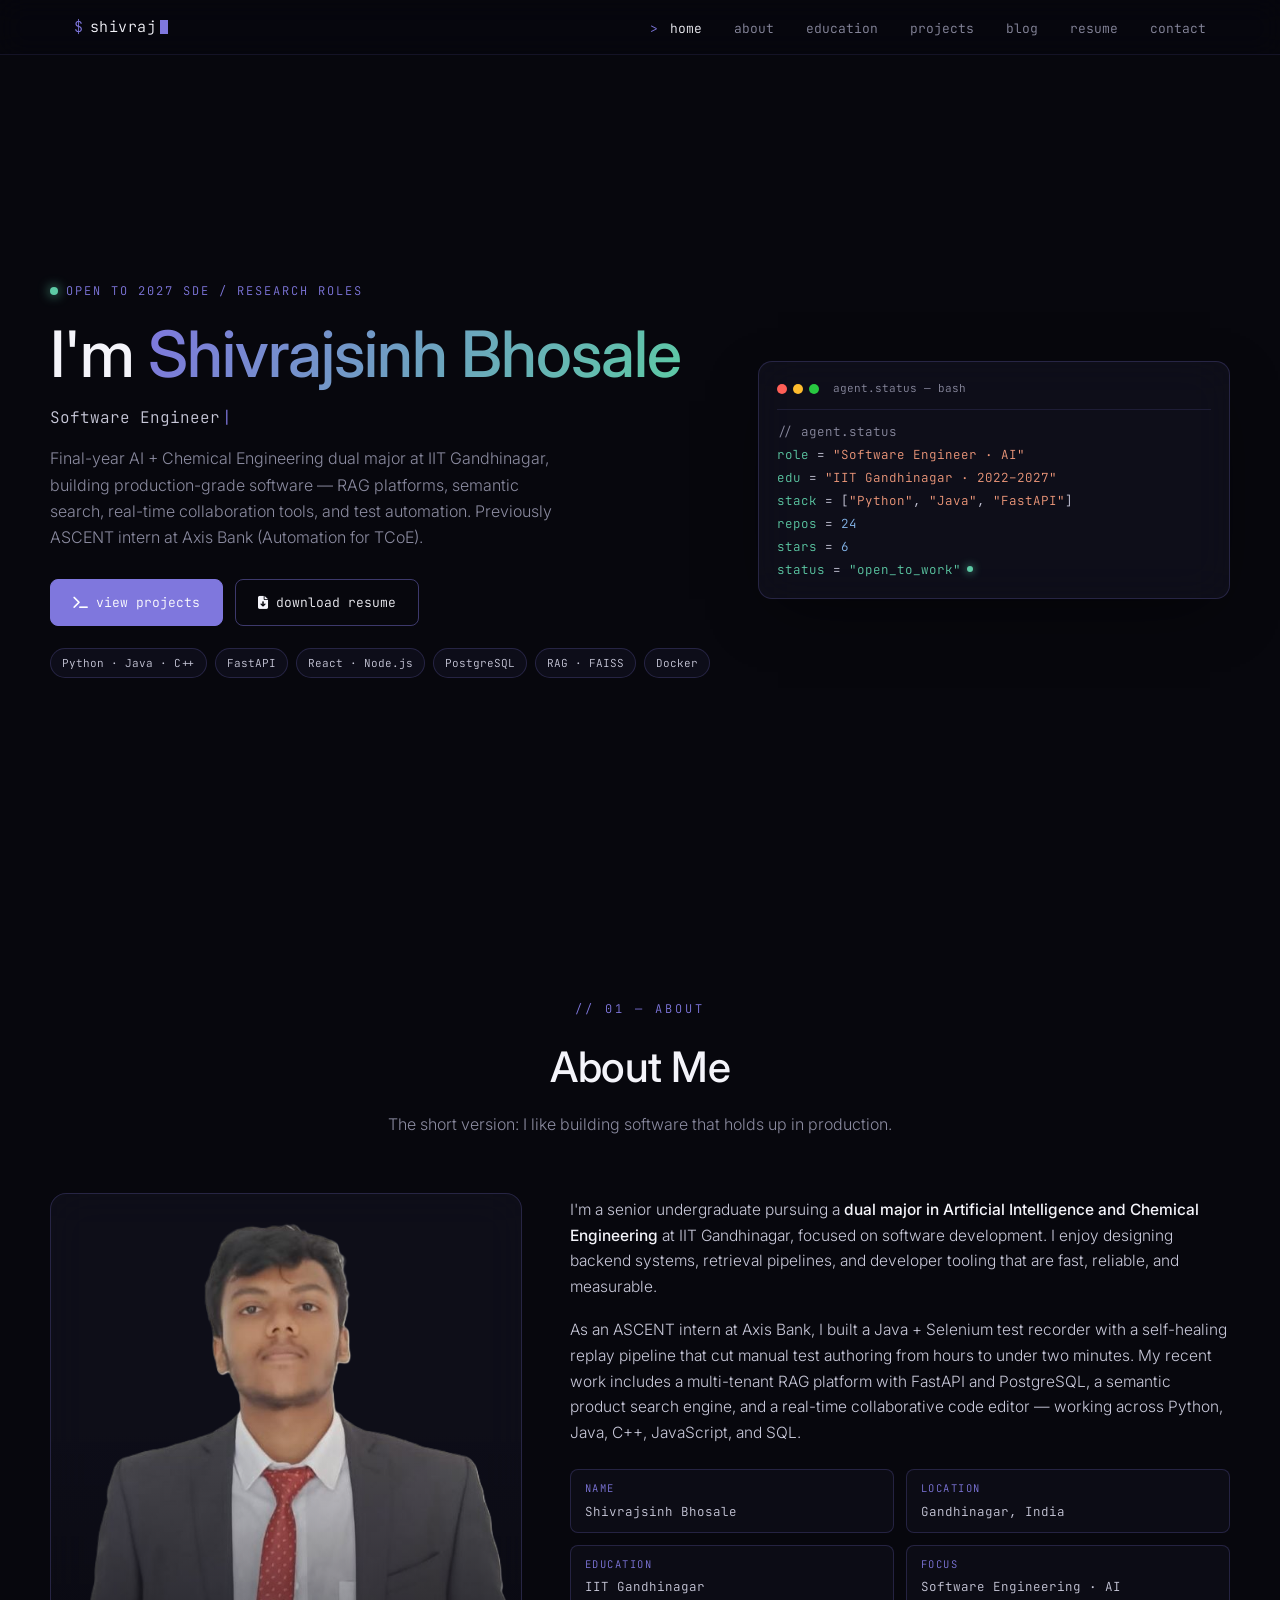
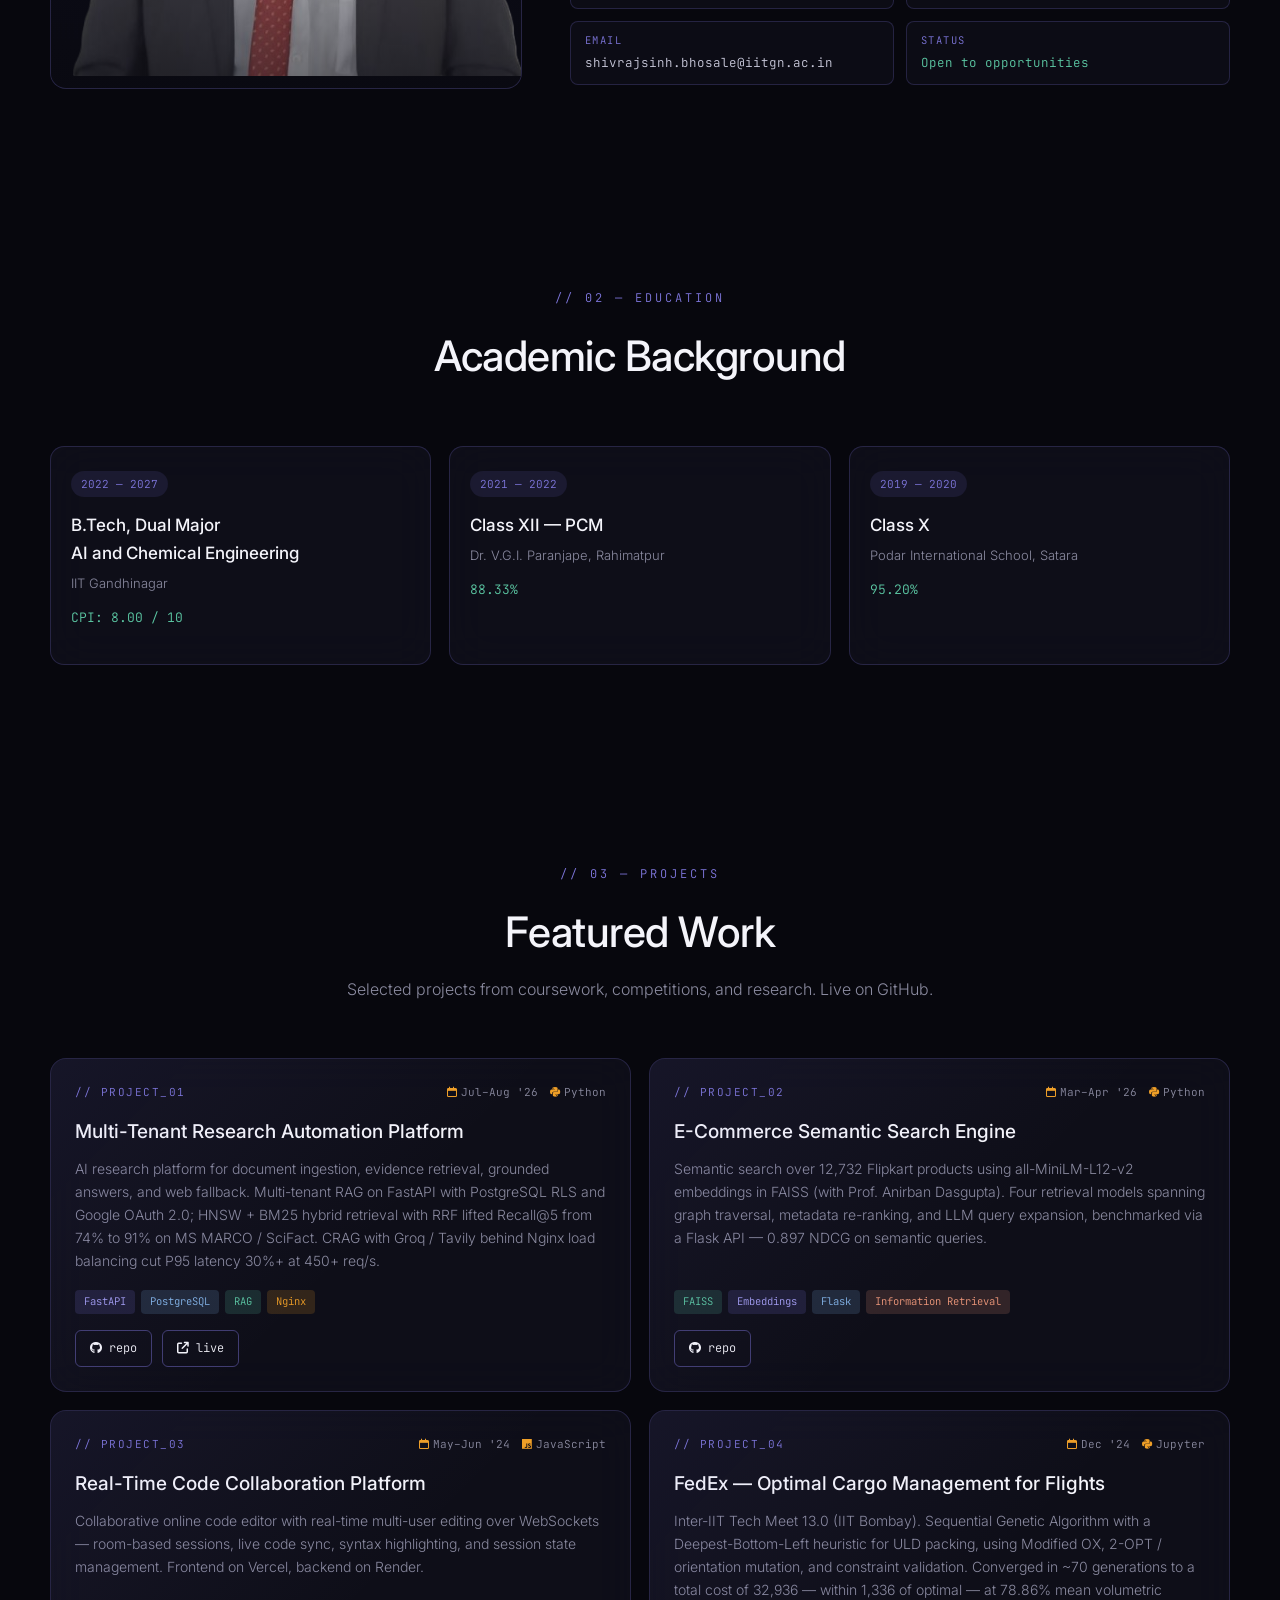
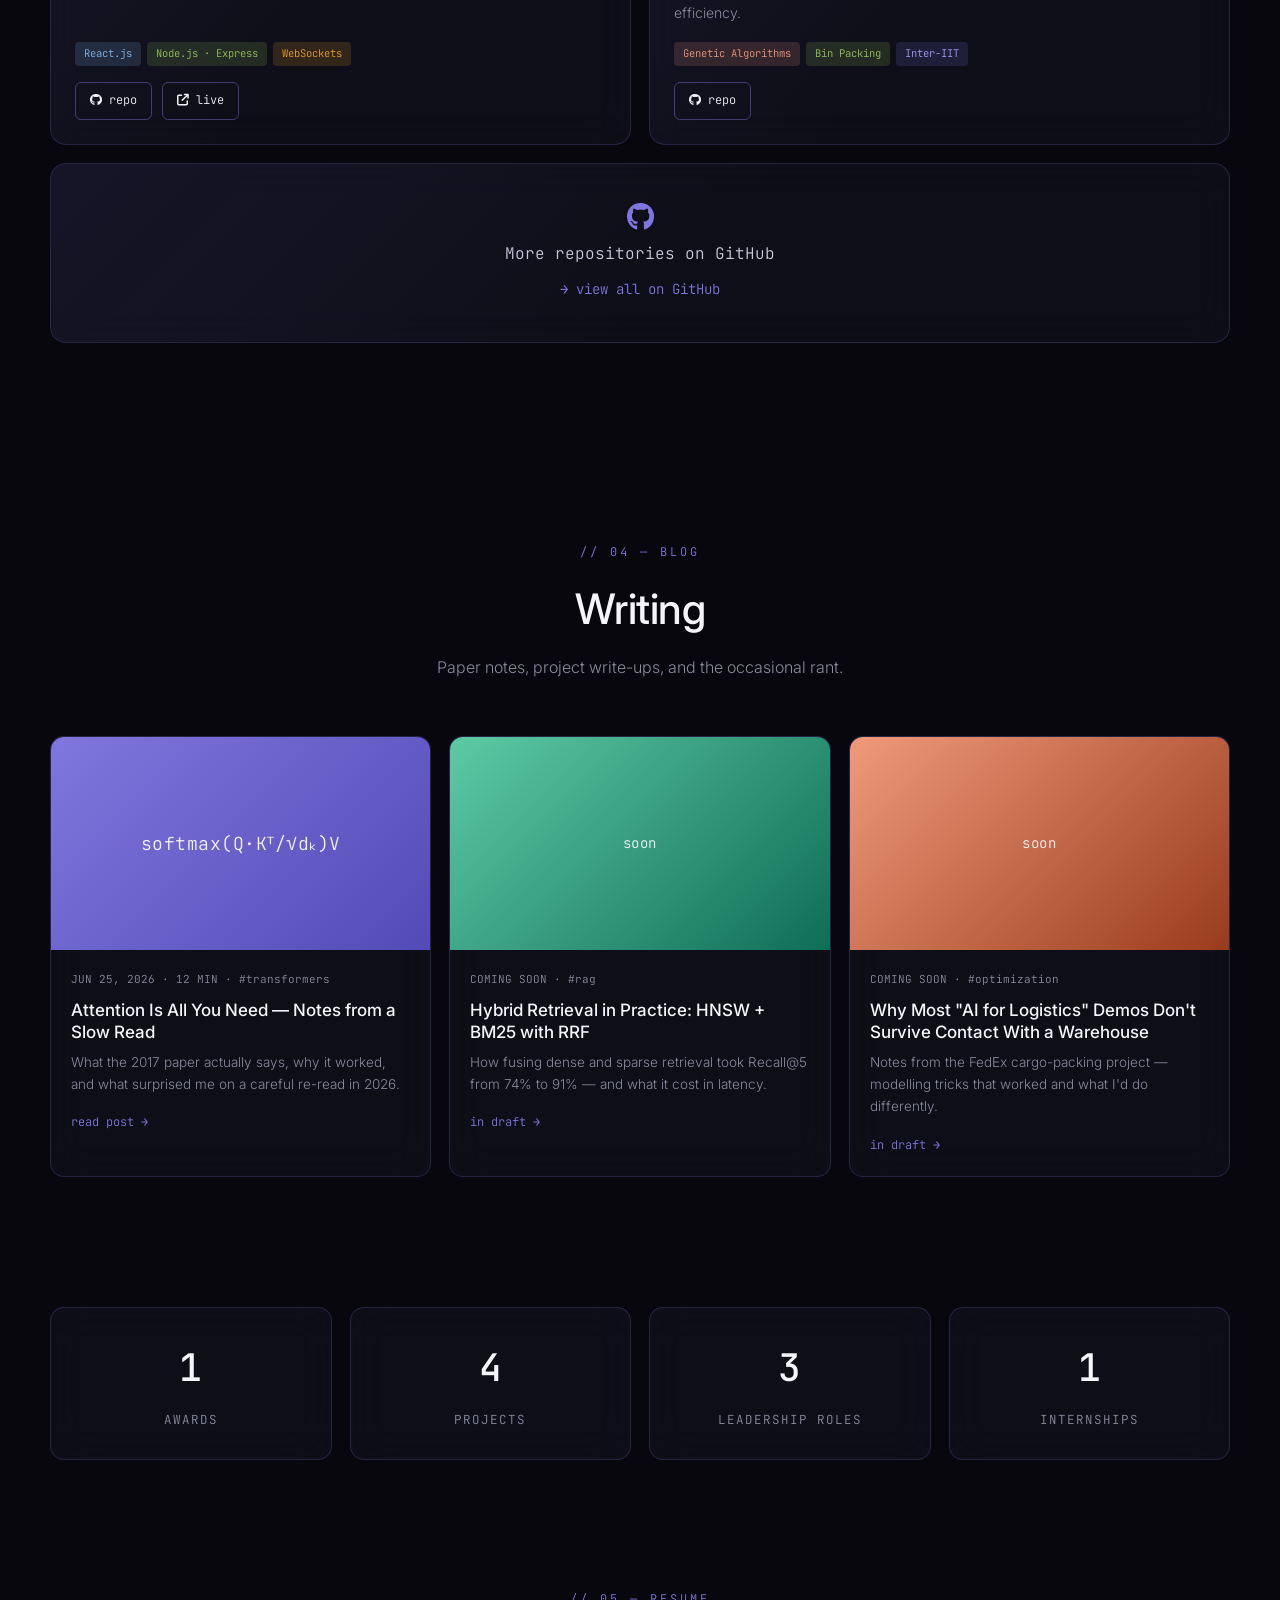
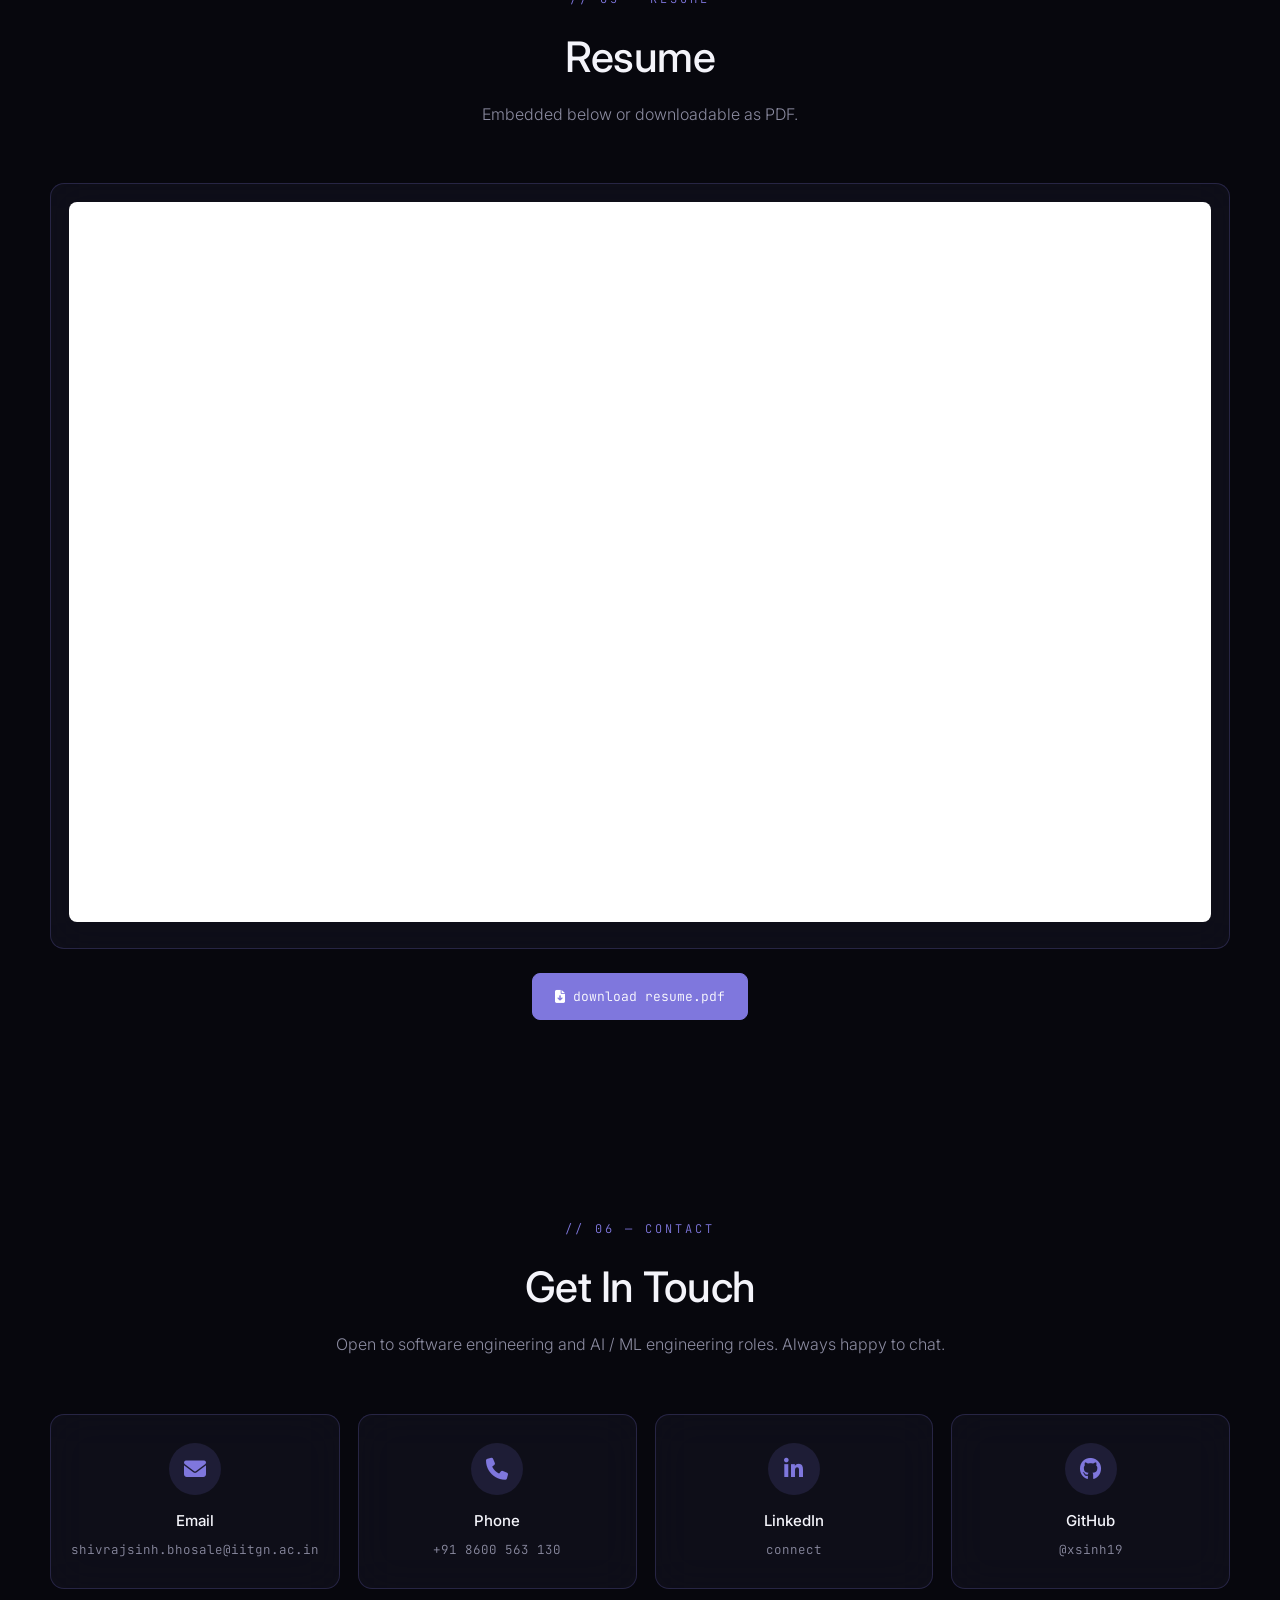
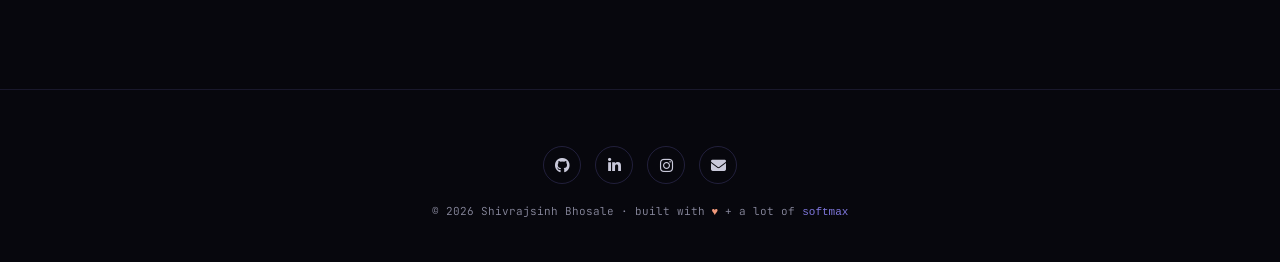
==== commit a9dfda40: "Refocus portfolio on software engineering and swap CV for resume - Rewrite bio, hero, and meta tags " ====
--- a/index.html
+++ b/index.html
@@ -3,14 +3,14 @@
 <head>
   <meta charset="utf-8">
   <meta name="viewport" content="width=device-width, initial-scale=1">
-  <title>Shivrajsinh Bhosale — AI Engineer & Quant Researcher</title>
-  <meta name="description" content="AI Engineer and quant researcher at IIT Gandhinagar. Building at the intersection of machine learning, optimization, and quantitative finance.">
+  <title>Shivrajsinh Bhosale — Software Engineer</title>
+  <meta name="description" content="Software engineer and final-year AI + Chemical Engineering dual major at IIT Gandhinagar. Building backend systems, RAG platforms, and real-time web apps.">
 
   <!-- Open Graph / social preview -->
   <meta property="og:type" content="website">
   <meta property="og:url" content="https://shivrajbhosale.com/">
-  <meta property="og:title" content="Shivrajsinh Bhosale — AI Engineer & Quant Researcher">
-  <meta property="og:description" content="Building at the intersection of machine learning, optimization, and quantitative finance.">
+  <meta property="og:title" content="Shivrajsinh Bhosale — Software Engineer">
+  <meta property="og:description" content="Building backend systems, RAG platforms, and real-time web apps.">
   <meta property="og:image" content="https://avatars.githubusercontent.com/u/142411804?v=4">
   <meta name="twitter:card" content="summary_large_image">
 
@@ -42,7 +42,7 @@
         <li><a href="#education">education</a></li>
         <li><a href="#projects">projects</a></li>
         <li><a href="#blog">blog</a></li>
-        <li><a href="#cv">cv</a></li>
+        <li><a href="#resume">resume</a></li>
         <li><a href="#contact">contact</a></li>
       </ul>
       <button class="menu-btn" aria-label="Toggle menu">menu</button>
@@ -57,19 +57,19 @@
         <h1>I'm <span class="grad">Shivrajsinh Bhosale</span></h1>
         <p class="role"><span class="type-out"></span></p>
         <p class="desc">
-          Final-year B.Tech at IIT Gandhinagar working on machine learning, optimization, and quantitative finance. Upcoming intern at Axis Bank. SEBI-certified NISM Research Analyst.
+          Final-year AI + Chemical Engineering dual major at IIT Gandhinagar, building production-grade software — RAG platforms, semantic search, real-time collaboration tools, and test automation. Previously ASCENT intern at Axis Bank (Automation for TCoE).
         </p>
         <div class="cta-row">
           <a href="#projects" class="btn btn-primary"><i class="fa-solid fa-terminal"></i> view projects</a>
-          <a href="cv.pdf" download class="btn btn-ghost"><i class="fa-solid fa-file-arrow-down"></i> download cv</a>
+          <a href="resume.pdf" download class="btn btn-ghost"><i class="fa-solid fa-file-arrow-down"></i> download resume</a>
         </div>
         <div class="chips">
-          <span class="chip">PyTorch</span>
-          <span class="chip">Transformers</span>
-          <span class="chip">Quant Finance</span>
-          <span class="chip">Optimization</span>
-          <span class="chip">SQL</span>
-          <span class="chip">C++ · Python</span>
+          <span class="chip">Python · Java · C++</span>
+          <span class="chip">FastAPI</span>
+          <span class="chip">React · Node.js</span>
+          <span class="chip">PostgreSQL</span>
+          <span class="chip">RAG · FAISS</span>
+          <span class="chip">Docker</span>
         </div>
       </div>
 
@@ -80,10 +80,9 @@
             <span class="t">agent.status — bash</span>
           </div>
           <div><span class="c">// agent.status</span></div>
-          <div><span class="k">role</span> = <span class="s">"AI Engineer · Quant Researcher"</span></div>
+          <div><span class="k">role</span> = <span class="s">"Software Engineer · AI"</span></div>
           <div><span class="k">edu</span>  = <span class="s">"IIT Gandhinagar · 2022–2027"</span></div>
-          <div><span class="k">stack</span> = [<span class="s">"PyTorch"</span>, <span class="s">"C++"</span>, <span class="s">"SQL"</span>]</div>
-          <div><span class="k">cert</span>  = <span class="s">"NISM Research Analyst"</span></div>
+          <div><span class="k">stack</span> = [<span class="s">"Python"</span>, <span class="s">"Java"</span>, <span class="s">"FastAPI"</span>]</div>
           <div><span class="k">repos</span> = <span class="n" data-gh-repos>24</span></div>
           <div><span class="k">stars</span> = <span class="n" data-gh-stars>6</span></div>
           <div><span class="k">status</span> = <span class="ok">"open_to_work"</span></div>
@@ -98,7 +97,7 @@
       <div class="section-head reveal">
         <div class="eyebrow">// 01 — ABOUT</div>
         <h2>About Me</h2>
-        <p>The short version: I like turning hard, fuzzy problems into systems that learn.</p>
+        <p>The short version: I like building software that holds up in production.</p>
       </div>
 
       <div class="about-grid">
@@ -107,16 +106,16 @@
         </div>
         <div class="about-copy reveal">
           <p>
-            I'm a B.Tech dual-major in <strong style="color:var(--text-0);font-weight:500;">Chemical Engineering with an AI specialization</strong> at IIT Gandhinagar, with a strong focus on computer science. As a SEBI-certified NISM Research Analyst and upcoming intern at Axis Bank, I build quantitative trading strategies and financial analysis pipelines.
-          </p>
-          <p>
-            My work spans software development, algorithmic trading, optimization, and process engineering, with hands-on experience in PyTorch, C++, and Python. Outside coursework I lead initiatives at IIT Gandhinagar's startup ecosystem and tech festivals.
+            I'm a senior undergraduate pursuing a <strong style="color:var(--text-0);font-weight:500;">dual major in Artificial Intelligence and Chemical Engineering</strong> at IIT Gandhinagar, focused on software development. I enjoy designing backend systems, retrieval pipelines, and developer tooling that are fast, reliable, and measurable.
+          </p>
+          <p>
+            As an ASCENT intern at Axis Bank, I built a Java + Selenium test recorder with a self-healing replay pipeline that cut manual test authoring from hours to under two minutes. My recent work includes a multi-tenant RAG platform with FastAPI and PostgreSQL, a semantic product search engine, and a real-time collaborative code editor — working across Python, Java, C++, JavaScript, and SQL.
           </p>
           <ul class="about-meta">
             <li><span class="label">NAME</span>Shivrajsinh Bhosale</li>
             <li><span class="label">LOCATION</span>Gandhinagar, India</li>
             <li><span class="label">EDUCATION</span>IIT Gandhinagar</li>
-            <li><span class="label">CERTIFICATION</span>NISM Research Analyst</li>
+            <li><span class="label">FOCUS</span>Software Engineering · AI</li>
             <li><span class="label">EMAIL</span>shivrajsinh.bhosale@iitgn.ac.in</li>
             <li><span class="label">STATUS</span><span style="color:var(--accent-2);">Open to opportunities</span></li>
           </ul>
@@ -135,14 +134,14 @@
       <div class="edu-grid">
         <div class="edu-card reveal">
           <span class="date">2022 — 2027</span>
-          <h3>B.Tech, Chemical Engineering<br>(AI Specialization)</h3>
+          <h3>B.Tech, Dual Major<br>AI and Chemical Engineering</h3>
           <p class="inst">IIT Gandhinagar</p>
           <p class="score">CPI: 8.00 / 10</p>
         </div>
         <div class="edu-card reveal">
           <span class="date">2021 — 2022</span>
           <h3>Class XII — PCM</h3>
-          <p class="inst">Dr. V.G.I. Paranjape, Ratnagiri</p>
+          <p class="inst">Dr. V.G.I. Paranjape, Rahimatpur</p>
           <p class="score">88.33%</p>
         </div>
         <div class="edu-card reveal">
@@ -170,22 +169,23 @@
           <div class="proj-head">
             <span class="id">// PROJECT_01</span>
             <div class="meta">
-              <span><i class="fa-solid fa-star"></i>1</span>
-              <span><i class="fa-brands fa-python"></i>Jupyter</span>
+              <span><i class="fa-regular fa-calendar"></i>Jul–Aug '26</span>
+              <span><i class="fa-brands fa-python"></i>Python</span>
             </div>
           </div>
-          <h3>FedEx Logistics Optimization — Inter-IIT Tech 13.0</h3>
-          <p>
-            Optimization solution to FedEx's logistics problem statement at Inter-IIT Tech Meet 13.0 — modelled routing and capacity constraints, evaluated cost-vs-time tradeoffs across delivery scenarios.
+          <h3>Multi-Tenant Research Automation Platform</h3>
+          <p>
+            AI research platform for document ingestion, evidence retrieval, grounded answers, and web fallback. Multi-tenant RAG on FastAPI with PostgreSQL RLS and Google OAuth 2.0; HNSW + BM25 hybrid retrieval with RRF lifted Recall@5 from 74% to 91% on MS MARCO / SciFact. CRAG with Groq / Tavily behind Nginx load balancing cut P95 latency 30%+ at 450+ req/s.
           </p>
           <div class="proj-tags">
-            <span class="tag coral">Optimization</span>
-            <span class="tag blue">Jupyter</span>
-            <span class="tag purple">Inter-IIT</span>
+            <span class="tag purple">FastAPI</span>
+            <span class="tag blue">PostgreSQL</span>
+            <span class="tag teal">RAG</span>
+            <span class="tag amber">Nginx</span>
           </div>
           <div class="actions">
-            <a href="https://github.com/xsinh19/FedEx_Optimization_InterIIT_Tech13.0" target="_blank" rel="noopener"><i class="fa-brands fa-github"></i> repo</a>
-            <a href="https://github.com/xsinh19/FedEx_Optimization_InterIIT_Tech13.0" target="_blank" rel="noopener"><i class="fa-solid fa-arrow-up-right-from-square"></i> details</a>
+            <a href="https://github.com/xsinh19/ai_research_platform" target="_blank" rel="noopener"><i class="fa-brands fa-github"></i> repo</a>
+            <a href="http://ragsearch.duckdns.org/" target="_blank" rel="noopener"><i class="fa-solid fa-arrow-up-right-from-square"></i> live</a>
           </div>
         </div>
 
@@ -193,29 +193,74 @@
           <div class="proj-head">
             <span class="id">// PROJECT_02</span>
             <div class="meta">
-              <span><i class="fa-solid fa-star"></i>1</span>
+              <span><i class="fa-regular fa-calendar"></i>Mar–Apr '26</span>
+              <span><i class="fa-brands fa-python"></i>Python</span>
+            </div>
+          </div>
+          <h3>E-Commerce Semantic Search Engine</h3>
+          <p>
+            Semantic search over 12,732 Flipkart products using all-MiniLM-L12-v2 embeddings in FAISS (with Prof. Anirban Dasgupta). Four retrieval models spanning graph traversal, metadata re-ranking, and LLM query expansion, benchmarked via a Flask API — 0.897 NDCG on semantic queries.
+          </p>
+          <div class="proj-tags">
+            <span class="tag teal">FAISS</span>
+            <span class="tag purple">Embeddings</span>
+            <span class="tag blue">Flask</span>
+            <span class="tag coral">Information Retrieval</span>
+          </div>
+          <div class="actions">
+            <a href="https://github.com/xsinh19/data-science-group-project" target="_blank" rel="noopener"><i class="fa-brands fa-github"></i> repo</a>
+          </div>
+        </div>
+
+        <div class="proj-card reveal">
+          <div class="proj-head">
+            <span class="id">// PROJECT_03</span>
+            <div class="meta">
+              <span><i class="fa-regular fa-calendar"></i>May–Jun '24</span>
+              <span><i class="fa-brands fa-js"></i>JavaScript</span>
+            </div>
+          </div>
+          <h3>Real-Time Code Collaboration Platform</h3>
+          <p>
+            Collaborative online code editor with real-time multi-user editing over WebSockets — room-based sessions, live code sync, syntax highlighting, and session state management. Frontend on Vercel, backend on Render.
+          </p>
+          <div class="proj-tags">
+            <span class="tag blue">React.js</span>
+            <span class="tag green">Node.js · Express</span>
+            <span class="tag amber">WebSockets</span>
+          </div>
+          <div class="actions">
+            <a href="https://github.com/xsinh19/realtime-code-compiler-main" target="_blank" rel="noopener"><i class="fa-brands fa-github"></i> repo</a>
+            <a href="https://realtime-code-editor-main-one.vercel.app" target="_blank" rel="noopener"><i class="fa-solid fa-arrow-up-right-from-square"></i> live</a>
+          </div>
+        </div>
+
+        <div class="proj-card reveal">
+          <div class="proj-head">
+            <span class="id">// PROJECT_04</span>
+            <div class="meta">
+              <span><i class="fa-regular fa-calendar"></i>Dec '24</span>
               <span><i class="fa-brands fa-python"></i>Jupyter</span>
             </div>
           </div>
-          <h3>Engineering Optimization — Forklift &amp; Dock Management</h3>
-          <p>
-            Optimization of forklift leasing and dock scheduling for cost and time efficiency at retail distribution centers — formulated as a linear program with real warehouse constraints.
+          <h3>FedEx — Optimal Cargo Management for Flights</h3>
+          <p>
+            Inter-IIT Tech Meet 13.0 (IIT Bombay). Sequential Genetic Algorithm with a Deepest-Bottom-Left heuristic for ULD packing, using Modified OX, 2-OPT / orientation mutation, and constraint validation. Converged in ~70 generations to a total cost of 32,936 — within 1,336 of optimal — at 78.86% mean volumetric efficiency.
           </p>
           <div class="proj-tags">
-            <span class="tag green">Linear Programming</span>
-            <span class="tag blue">Python</span>
-            <span class="tag amber">Operations Research</span>
+            <span class="tag coral">Genetic Algorithms</span>
+            <span class="tag green">Bin Packing</span>
+            <span class="tag purple">Inter-IIT</span>
           </div>
           <div class="actions">
-            <a href="https://github.com/xsinh19/Engineering-Optimization-Project" target="_blank" rel="noopener"><i class="fa-brands fa-github"></i> repo</a>
-            <a href="https://github.com/xsinh19/Engineering-Optimization-Project" target="_blank" rel="noopener"><i class="fa-solid fa-arrow-up-right-from-square"></i> details</a>
-          </div>
-        </div>
-
-        <div class="proj-card more reveal">
+            <a href="https://github.com/xsinh19/FedEx_Optimization_InterIIT_Tech13.0" target="_blank" rel="noopener"><i class="fa-brands fa-github"></i> repo</a>
+          </div>
+        </div>
+
+        <div class="proj-card more reveal" style="grid-column:1 / -1;">
           <div>
             <i class="fa-brands fa-github" style="font-size:28px;color:var(--accent);margin-bottom:10px;"></i>
-            <div style="margin-bottom:8px;color:var(--text-1);">22 more repositories</div>
+            <div style="margin-bottom:8px;color:var(--text-1);">More repositories on GitHub</div>
             <a href="https://github.com/xsinh19?tab=repositories" target="_blank" rel="noopener">
               → view all on GitHub
             </a>
@@ -251,9 +296,9 @@
         <div class="blog-card reveal">
           <div class="cover" style="background:linear-gradient(135deg,#5dcaa5,#0f6e56);">soon</div>
           <div class="body">
-            <div class="meta">COMING SOON · #quant</div>
-            <h3><a href="#">Building a Backtester That Actually Tells You The Truth</a></h3>
-            <p>What look-ahead bias, survivorship bias, and overfitting do to your equity curve — and how to design around them.</p>
+            <div class="meta">COMING SOON · #rag</div>
+            <h3><a href="#">Hybrid Retrieval in Practice: HNSW + BM25 with RRF</a></h3>
+            <p>How fusing dense and sparse retrieval took Recall@5 from 74% to 91% — and what it cost in latency.</p>
             <a class="read" href="#">in draft →</a>
           </div>
         </div>
@@ -263,7 +308,7 @@
           <div class="body">
             <div class="meta">COMING SOON · #optimization</div>
             <h3><a href="#">Why Most "AI for Logistics" Demos Don't Survive Contact With a Warehouse</a></h3>
-            <p>Notes from the FedEx and forklift projects — modelling tricks that worked and what I'd do differently.</p>
+            <p>Notes from the FedEx cargo-packing project — modelling tricks that worked and what I'd do differently.</p>
             <a class="read" href="#">in draft →</a>
           </div>
         </div>
@@ -283,19 +328,19 @@
     </div>
   </section>
 
-  <!-- ============= CV ============= -->
-  <section id="cv">
-    <div class="container">
-      <div class="section-head reveal">
-        <div class="eyebrow">// 05 — CV</div>
-        <h2>Curriculum Vitae</h2>
-        <p>The full resume — embedded below or downloadable as PDF.</p>
+  <!-- ============= RESUME ============= -->
+  <section id="resume">
+    <div class="container">
+      <div class="section-head reveal">
+        <div class="eyebrow">// 05 — RESUME</div>
+        <h2>Resume</h2>
+        <p>Embedded below or downloadable as PDF.</p>
       </div>
       <div class="cv-wrap reveal">
-        <iframe src="cv.pdf" title="CV"></iframe>
+        <iframe src="resume.pdf" title="Resume"></iframe>
       </div>
       <div class="cv-actions">
-        <a href="cv.pdf" download class="btn btn-primary"><i class="fa-solid fa-file-arrow-down"></i> download cv.pdf</a>
+        <a href="resume.pdf" download class="btn btn-primary"><i class="fa-solid fa-file-arrow-down"></i> download resume.pdf</a>
       </div>
     </div>
   </section>
@@ -306,7 +351,7 @@
       <div class="section-head reveal">
         <div class="eyebrow">// 06 — CONTACT</div>
         <h2>Get In Touch</h2>
-        <p>Open to AI / ML engineering, quant research, and SDE roles. Always happy to chat.</p>
+        <p>Open to software engineering and AI / ML engineering roles. Always happy to chat.</p>
       </div>
 
       <div class="contact-grid">
